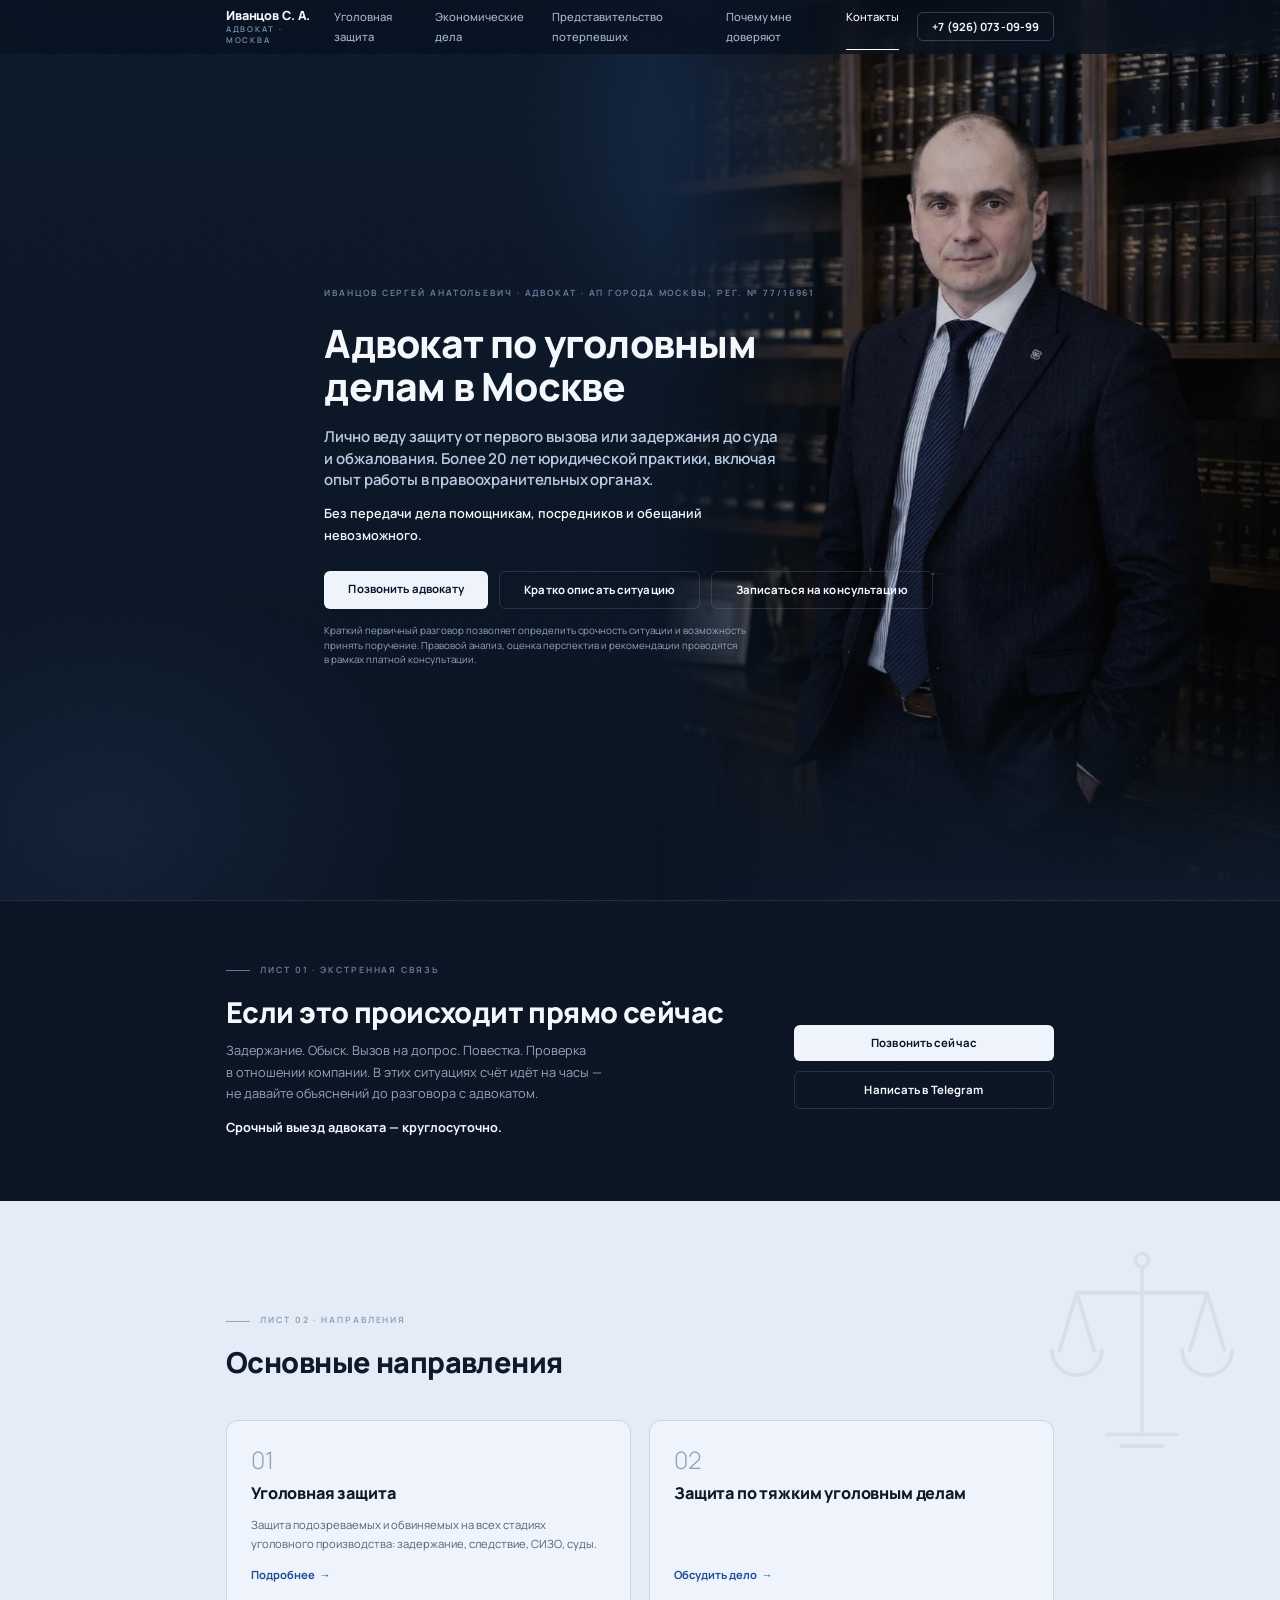
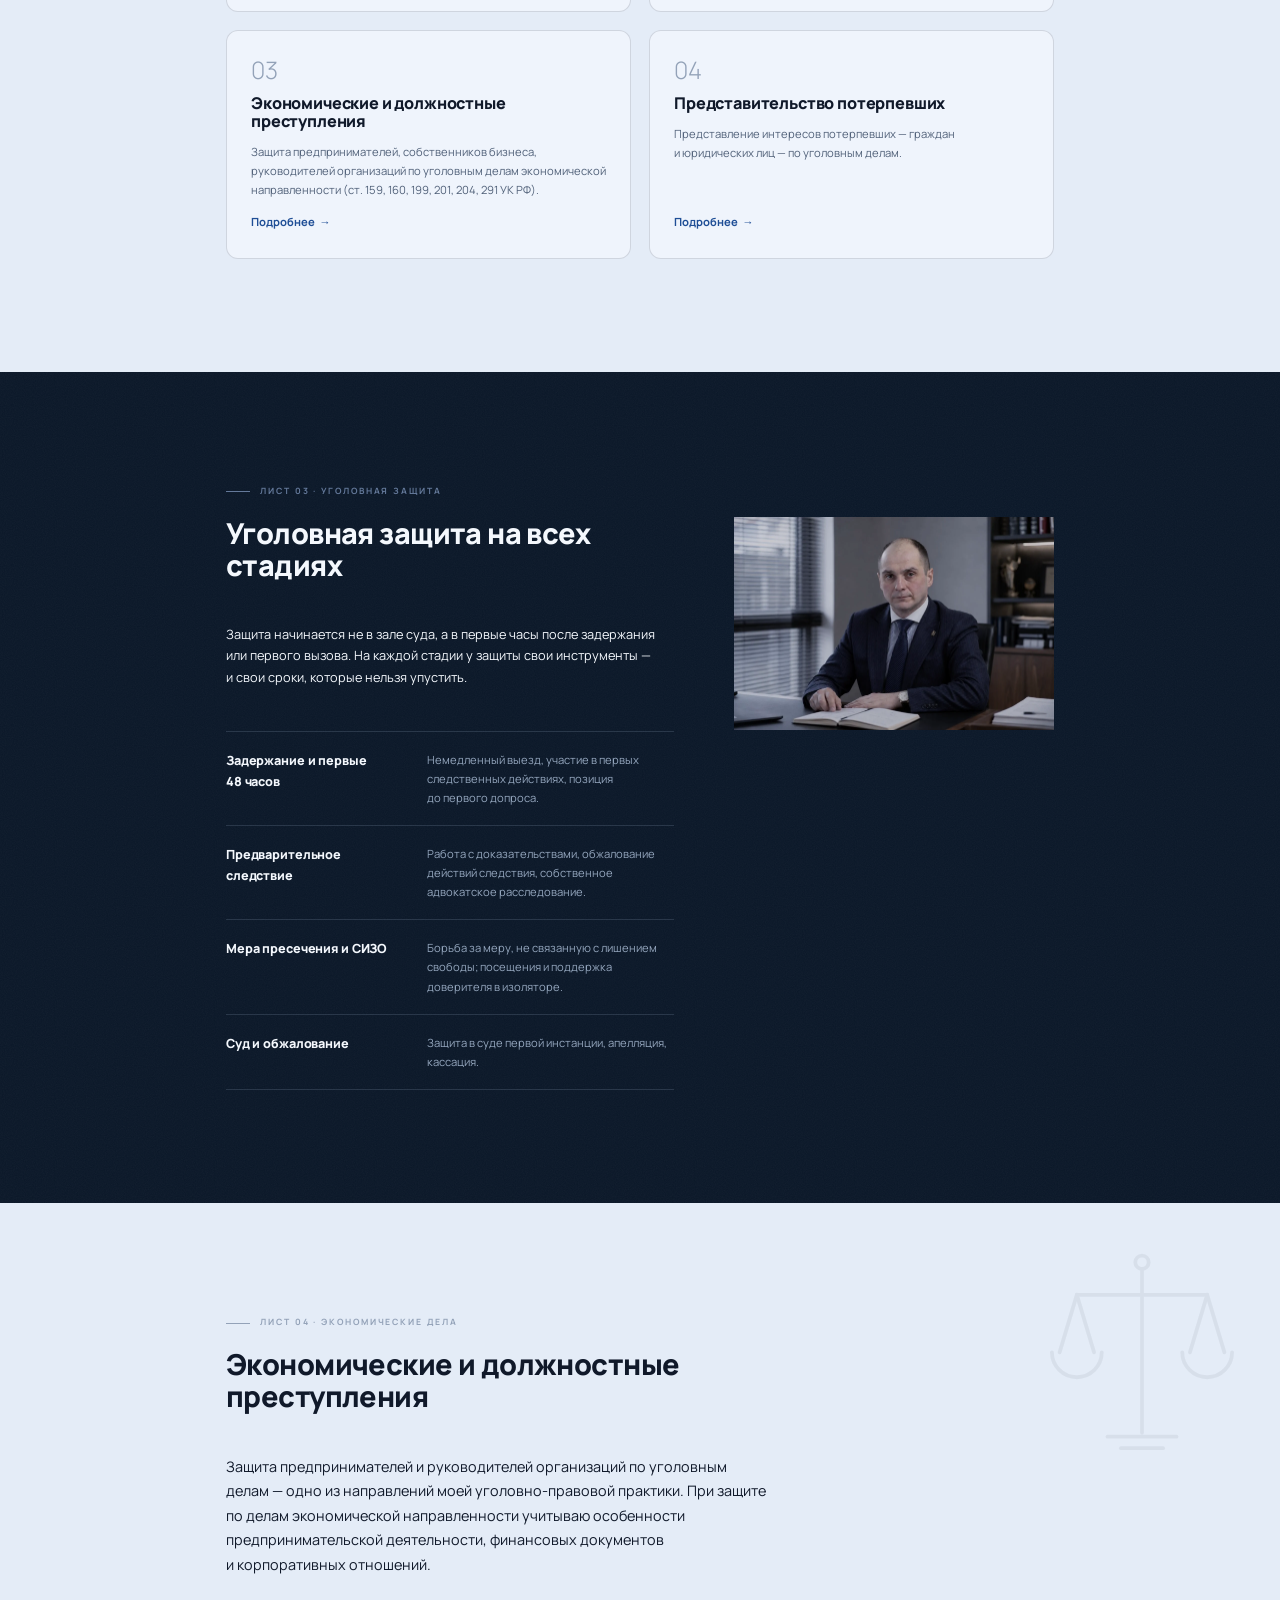
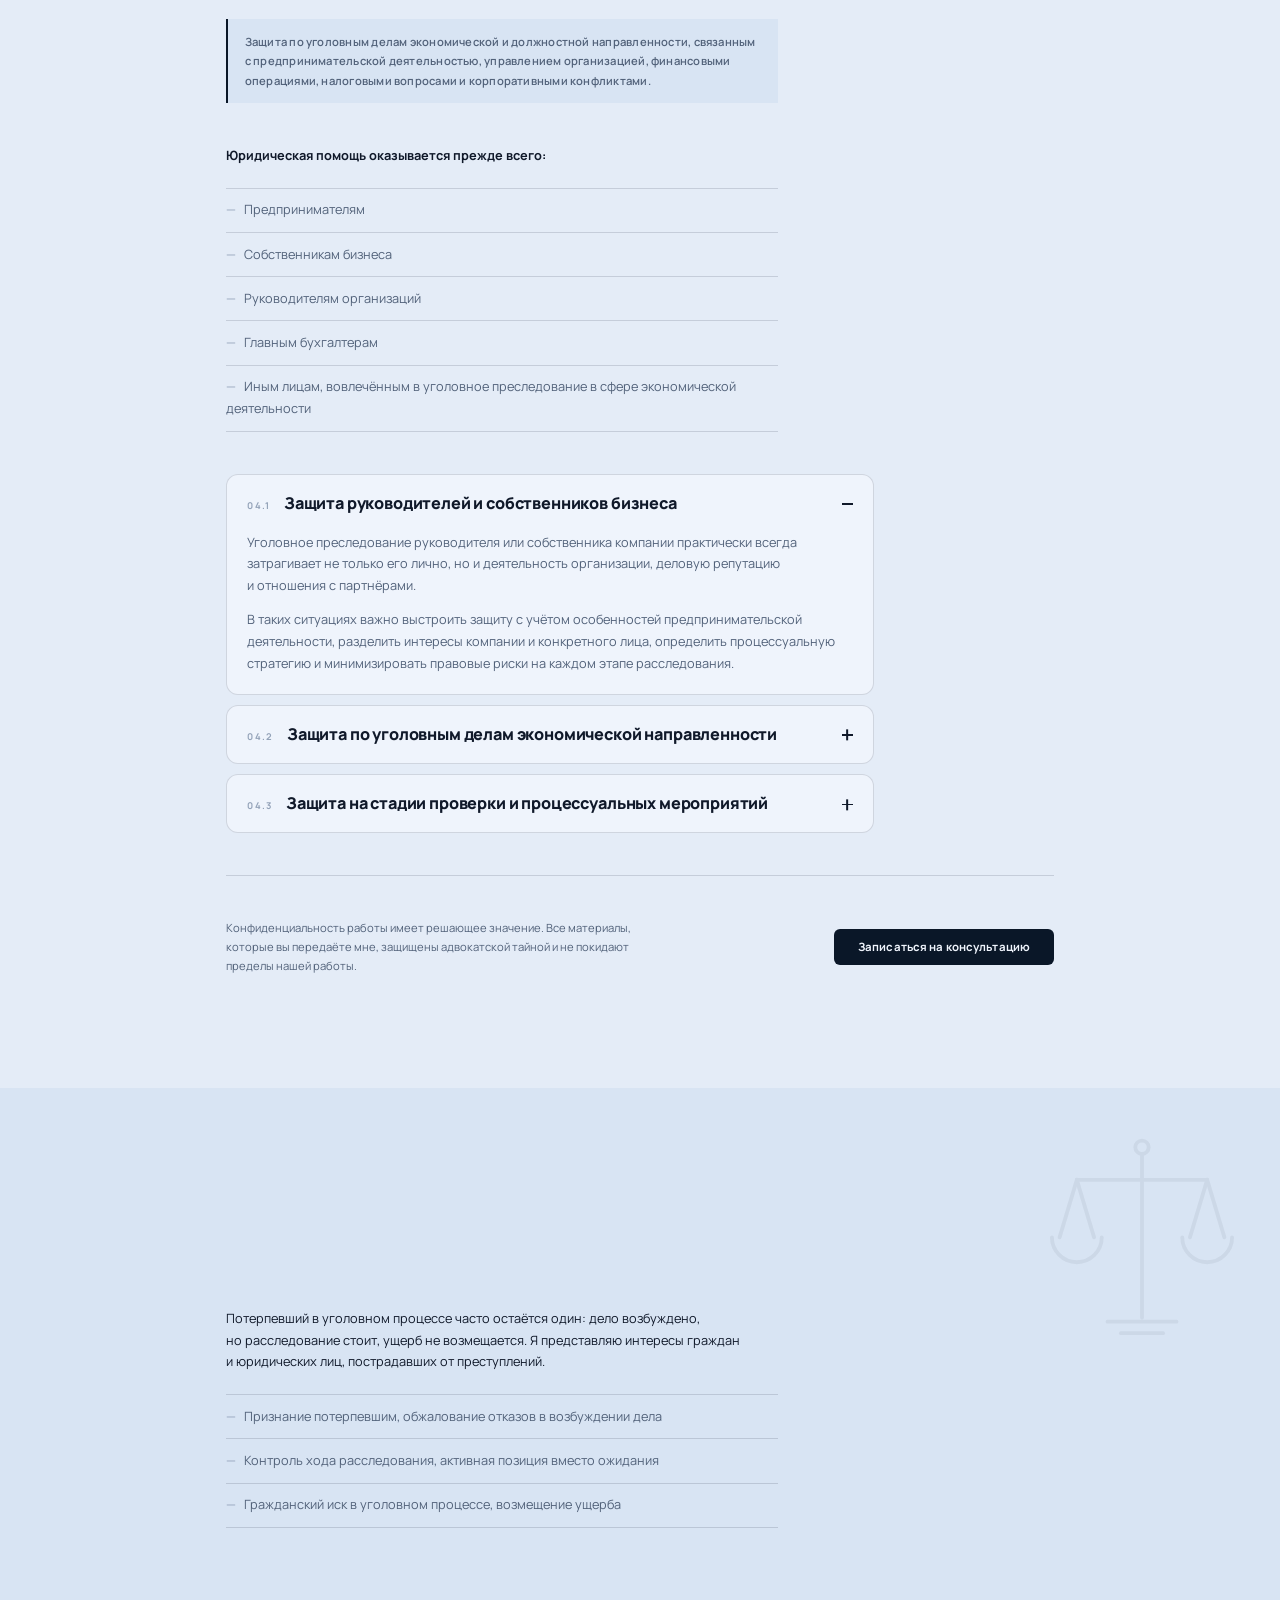
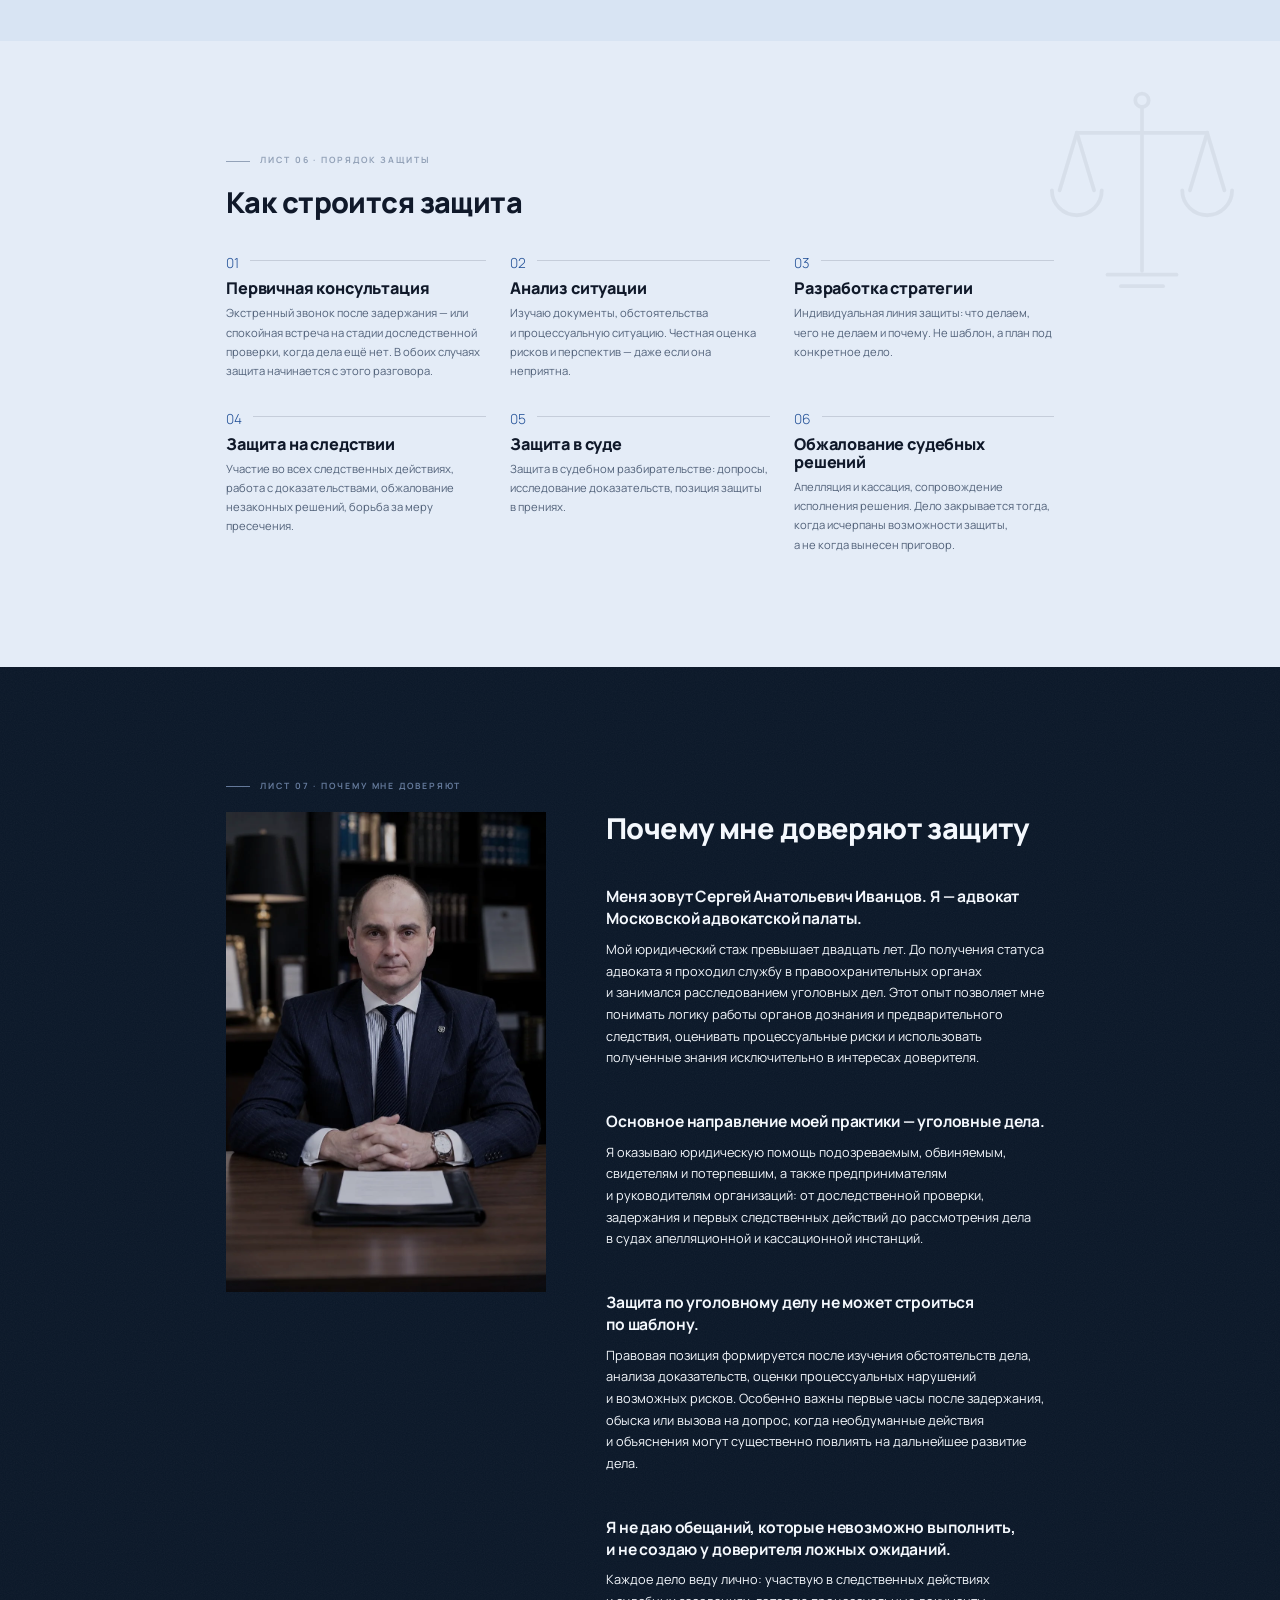
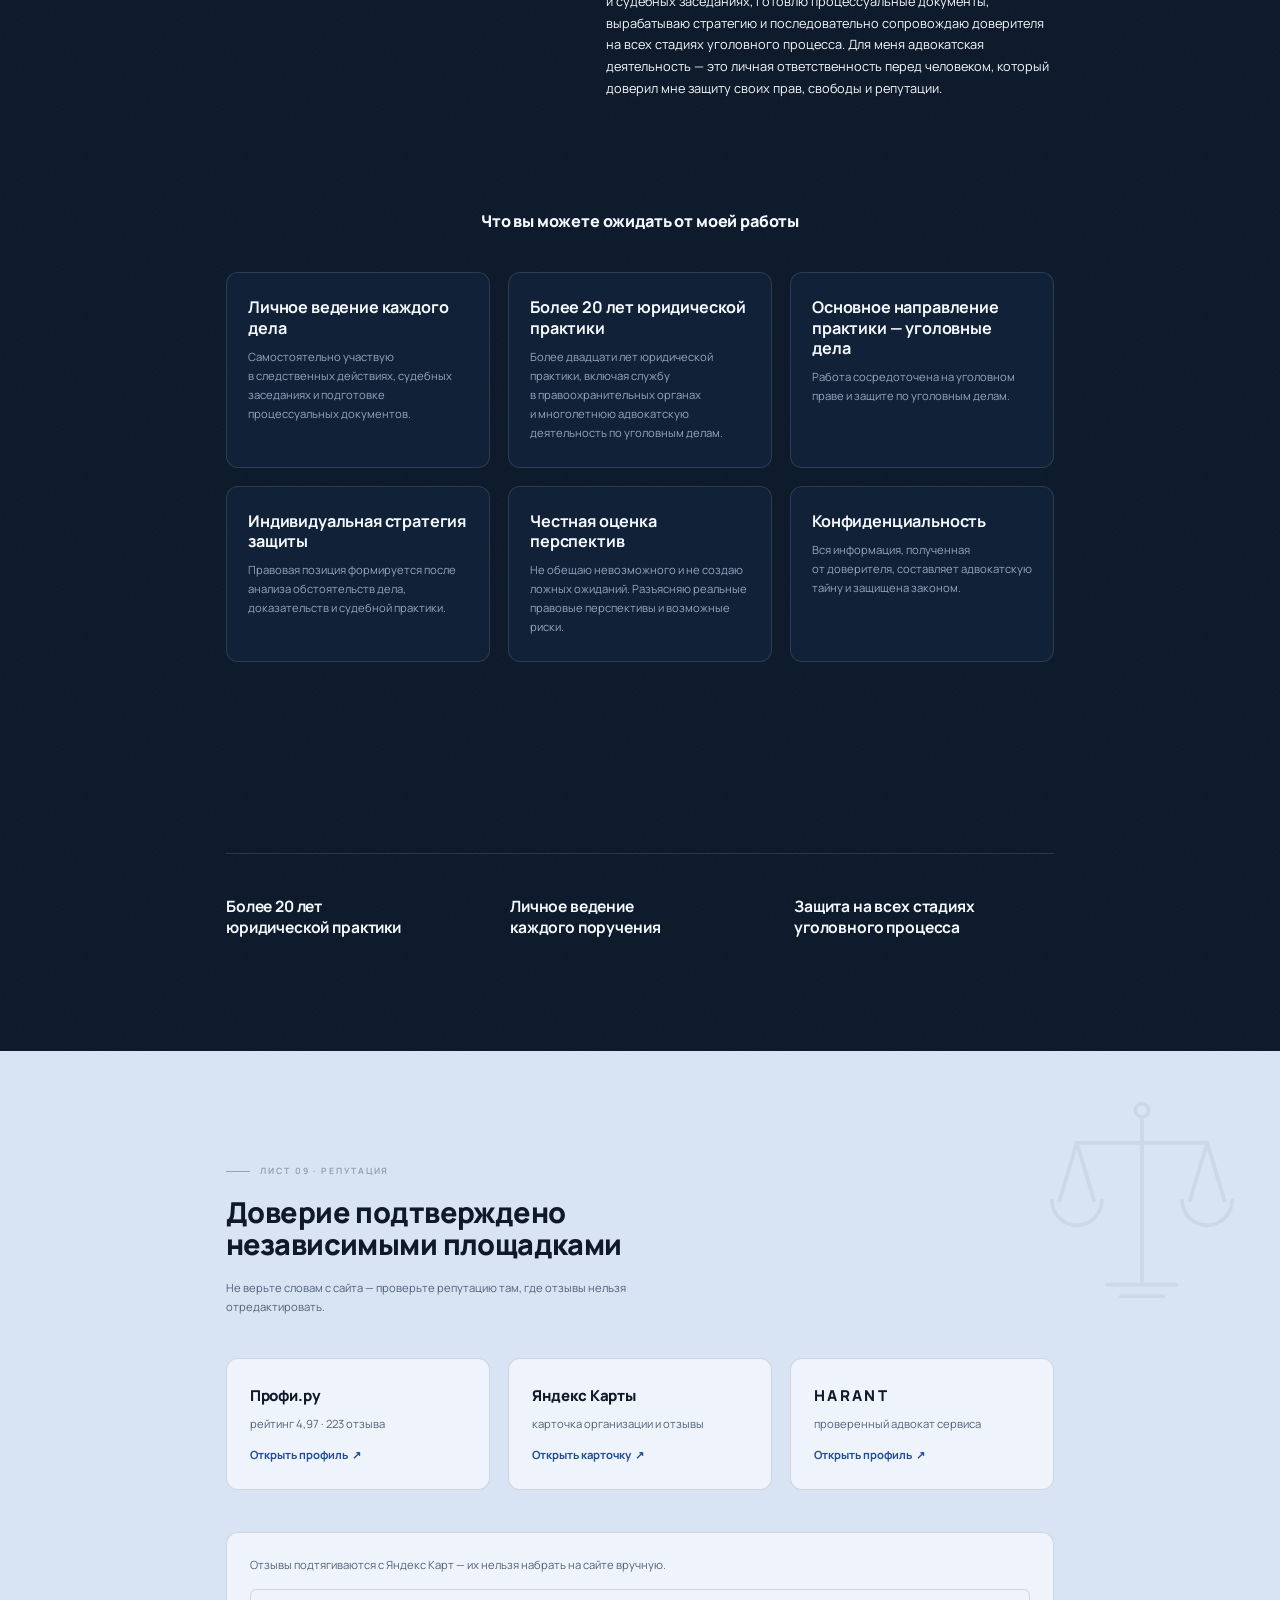
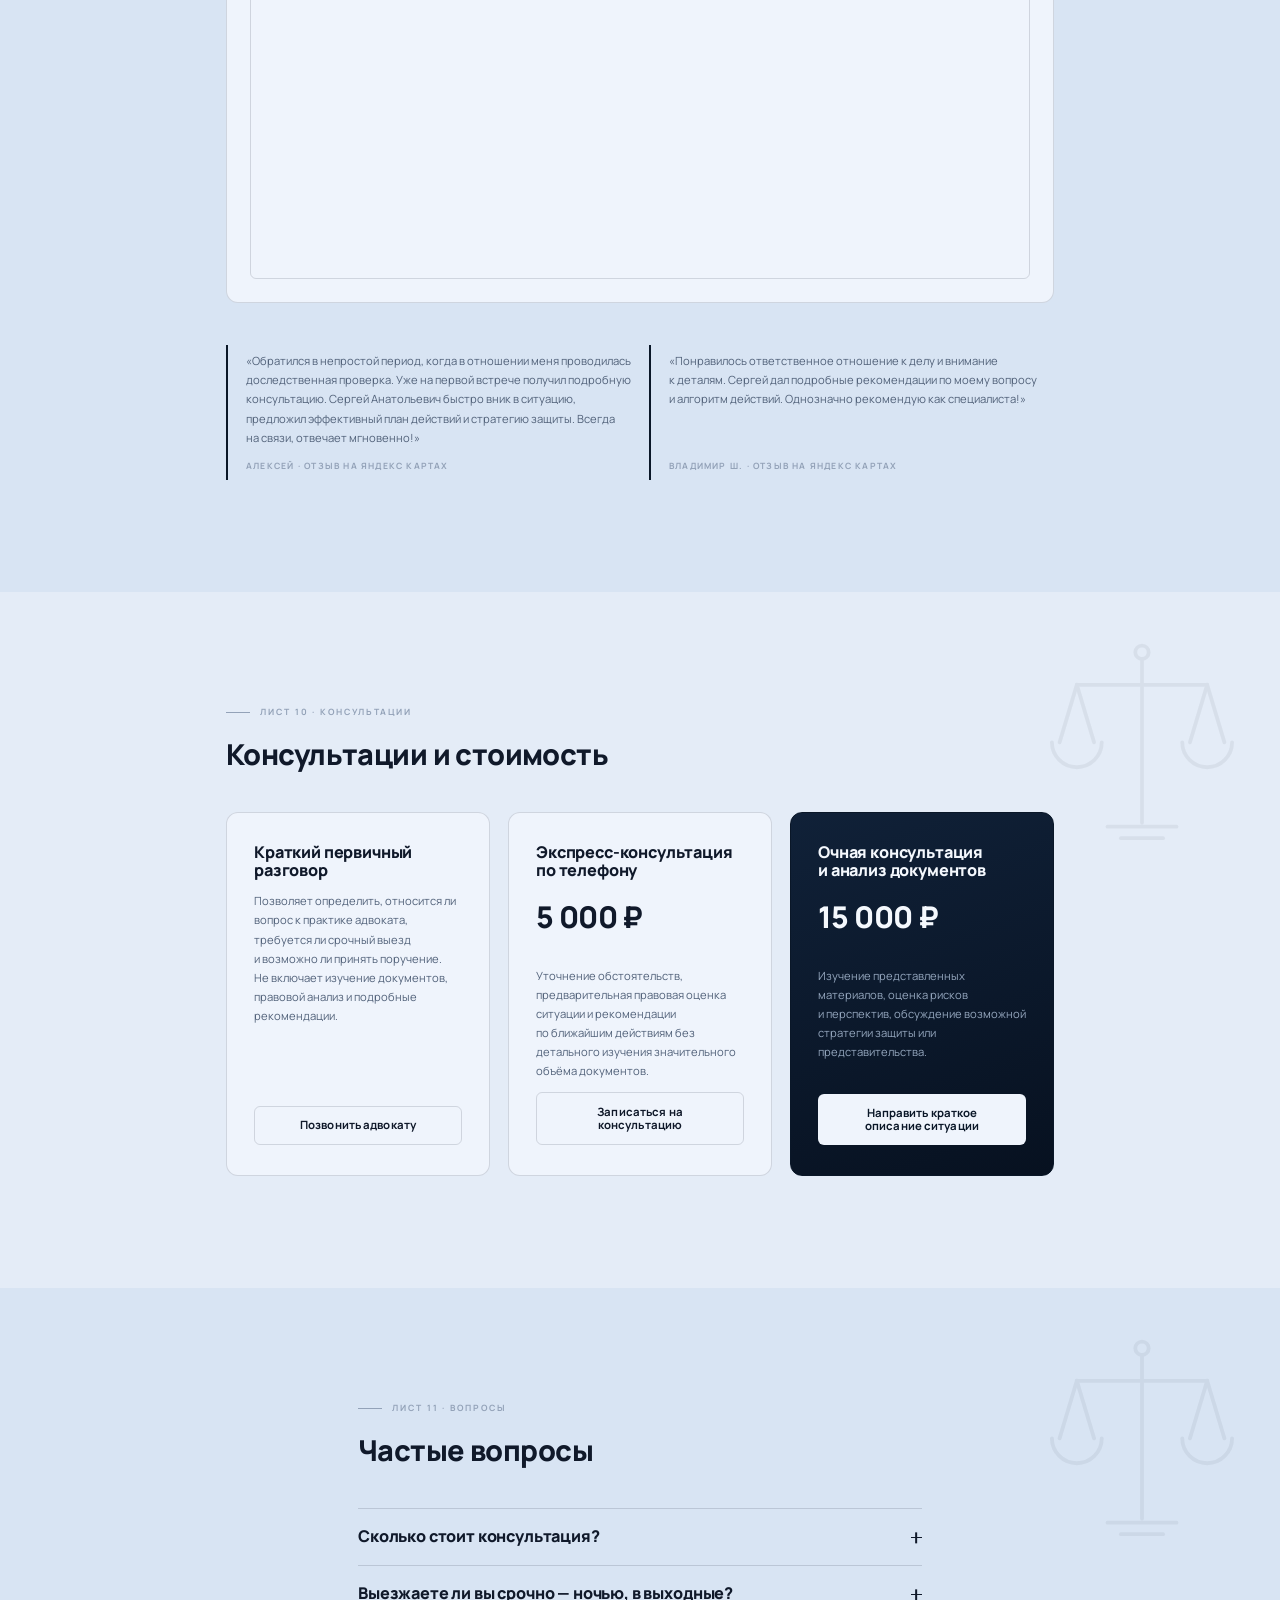
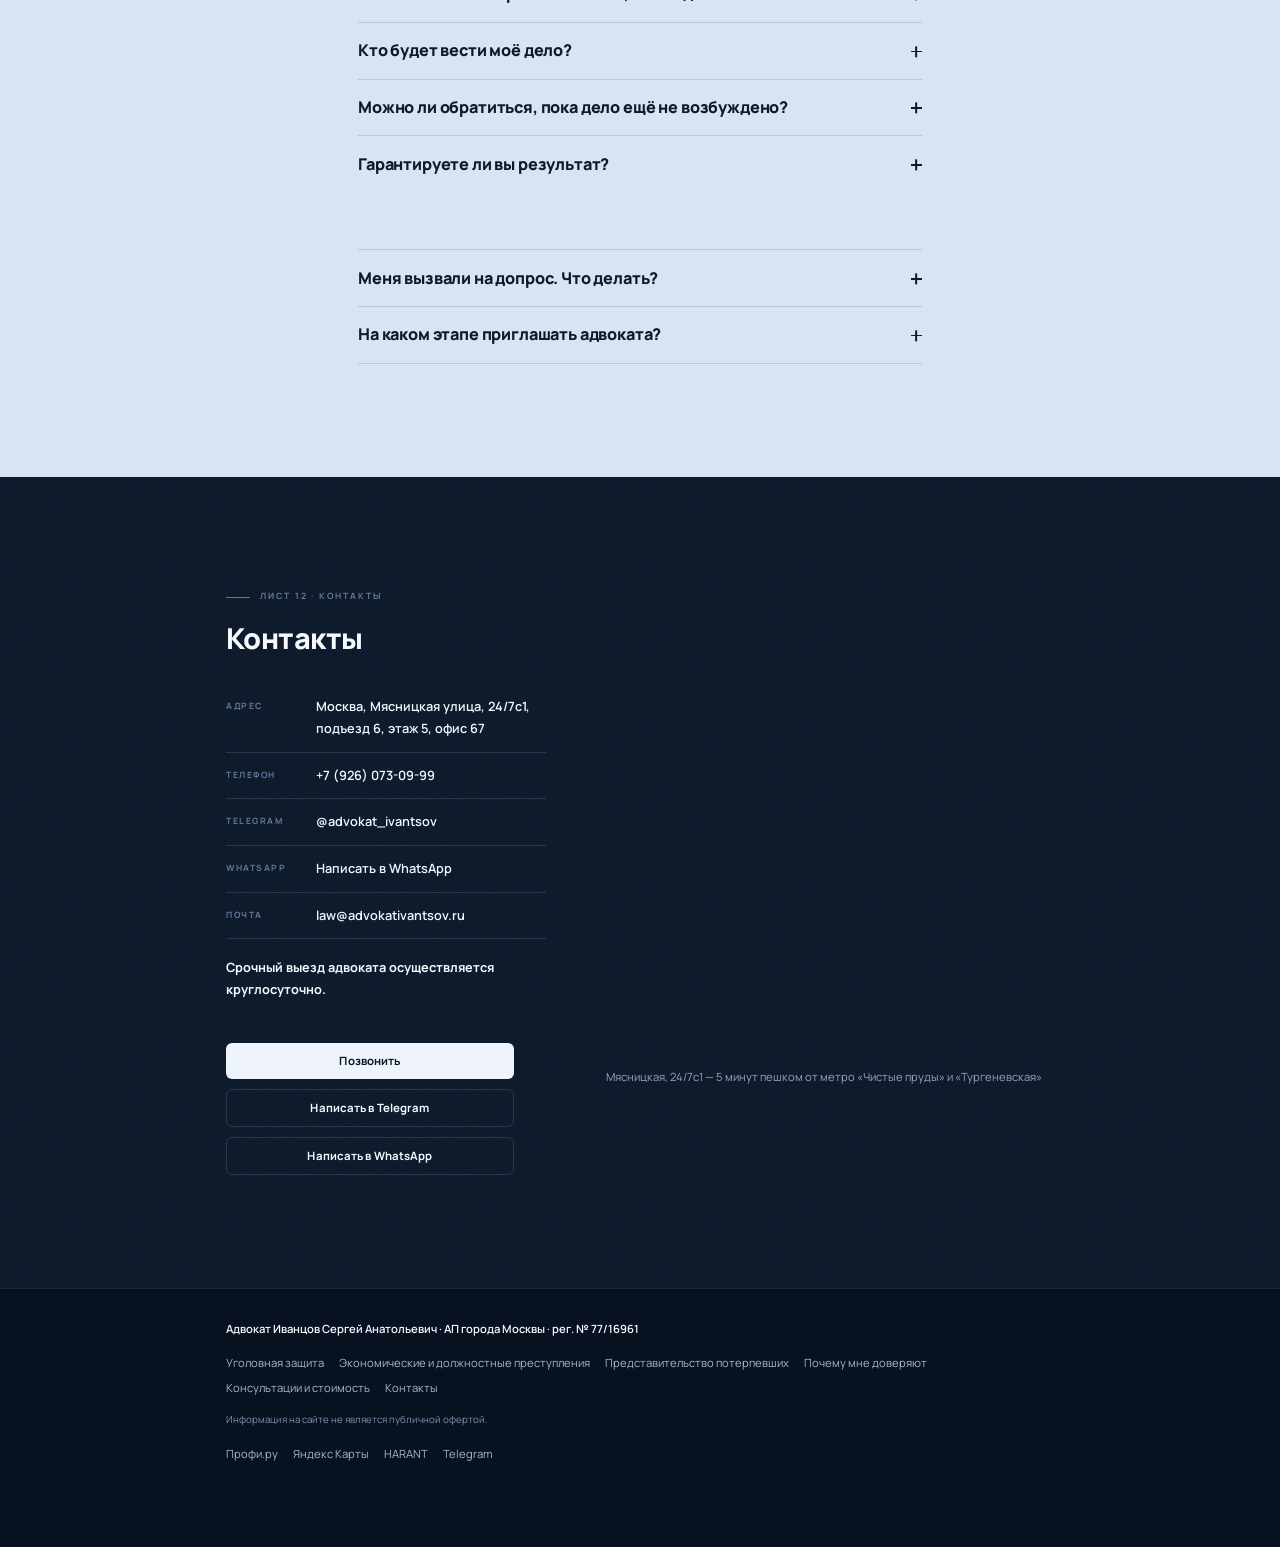
==== index.html @ b3c11355 "Тестовая копия advokativantsov.ru: доработки Очереди 1 Индексация запрещена, Метрика на тестовом дом" ====
<!DOCTYPE html>
<html lang="ru">
<head>
  <meta charset="UTF-8">
  <meta name="viewport" content="width=device-width, initial-scale=1">

  <!-- ТЕСТОВАЯ КОПИЯ. Запрет индексации, чтобы копия не попала в поиск
       и не создала дубль advokativantsov.ru. В рабочую версию сайта
       эта строка НЕ переносится. -->
  <meta name="robots" content="noindex, nofollow">

  <!-- ===== SEO ===== -->
  <title>Адвокат по уголовным делам в Москве — Иванцов Сергей Анатольевич</title>
  <meta name="description" content="Адвокат по уголовным делам Сергей Иванцов, АП города Москвы, рег. № 77/16961. Защита подозреваемых, обвиняемых, потерпевших и предпринимателей на всех стадиях уголовного процесса. Более 20 лет юридической практики. Москва, круглосуточно.">

  <link rel="canonical" href="https://advokativantsov.ru/">

  <!-- Open Graph -->
  <meta property="og:type" content="website">
  <meta property="og:url" content="https://advokativantsov.ru/">
  <meta property="og:locale" content="ru_RU">
  <meta property="og:title" content="Адвокат по уголовным делам в Москве — Иванцов Сергей Анатольевич">
  <meta property="og:description" content="Защита подозреваемых, обвиняемых, потерпевших и предпринимателей на всех стадиях уголовного процесса. Более 20 лет юридической практики, опыт службы в правоохранительных органах.">
  <!-- TODO после публикации: заменить на абсолютный URL вида https://домен/assets/img/og-cover.jpg
       (соцсети и мессенджеры не понимают относительный путь) -->
  <meta property="og:image" content="assets/img/og-cover.jpg">
  <meta property="og:image:width" content="1200">
  <meta property="og:image:height" content="630">
  <meta property="og:image:alt" content="Адвокат по уголовным делам Иванцов Сергей Анатольевич, Москва">

  <!-- Twitter -->
  <meta name="twitter:card" content="summary_large_image">
  <meta name="twitter:title" content="Адвокат по уголовным делам в Москве — Иванцов Сергей Анатольевич">
  <meta name="twitter:description" content="Защита на всех стадиях уголовного процесса. Более 20 лет юридической практики. Москва, круглосуточно.">
  <meta name="twitter:image" content="assets/img/og-cover.jpg">

  <!-- Favicon -->
  <link rel="icon" href="favicon.ico" sizes="32x32">
  <link rel="icon" type="image/svg+xml" href="assets/img/favicon.svg">

  <!-- Шрифт: Manrope (переменный, полная кириллица) — один на всю страницу.
       Файлы лежат локально в assets/fonts/, @font-face — в начале style.css.
       Внешнего CDN нет: сайт не зависит от доступности Google Fonts. -->
  <link rel="preload" href="assets/fonts/manrope-cyrillic.woff2" as="font" type="font/woff2" crossorigin>

  <!-- Параметр v= менять при обновлении файлов — сбрасывает кэш браузера -->
  <link rel="stylesheet" href="css/style.css?v=36t">
  <script src="js/main.js?v=36t" defer></script>

  <!-- ===== Schema.org: Attorney ===== -->
  <script type="application/ld+json">
  {
    "@context": "https://schema.org",
    "@type": "Attorney",
    "name": "Адвокат Иванцов Сергей Анатольевич",
    "description": "Адвокат по уголовным делам. Защита на всех стадиях уголовного процесса. Более 20 лет юридической практики. Адвокатская палата города Москвы, рег. № 77/16961.",
    "telephone": "+79260730999",
    "email": "law@advokativantsov.ru",
    "address": {
      "@type": "PostalAddress",
      "addressLocality": "Москва",
      "streetAddress": "Мясницкая улица, 24/7с1, подъезд 6, этаж 5, офис 67",
      "addressCountry": "RU"
    },
    "areaServed": "Москва",
    "founder": {
      "@type": "Person",
      "name": "Иванцов Сергей Анатольевич",
      "jobTitle": "Адвокат",
      "memberOf": {
        "@type": "Organization",
        "name": "Адвокатская палата города Москвы"
      }
    },
    "knowsAbout": [
      "Уголовная защита",
      "Защита по тяжким уголовным делам",
      "Экономические и должностные преступления",
      "Представительство потерпевших"
    ],
    "sameAs": [
      "https://profi.ru/profile/IvantsovSA4",
      "https://yandex.ru/maps/org/advokat_ivantsov_s_a_/156938785011",
      "https://harant.ru/lawyers/moskva/ivanczov-sergej-anatolevich/",
      "https://t.me/advokat_ivantsov"
    ]
  }
  </script>

  <!-- ===== Schema.org: FAQPage (соответствует секции «Вопросы») ===== -->
  <script type="application/ld+json">
  {
    "@context": "https://schema.org",
    "@type": "FAQPage",
    "mainEntity": [
      {
        "@type": "Question",
        "name": "Сколько стоит консультация?",
        "acceptedAnswer": {
          "@type": "Answer",
          "text": "Экспресс-консультация по телефону — 5 000 ₽. Очная консультация с анализом документов в офисе на Мясницкой — 15 000 ₽. Краткий первичный разговор по телефону, чтобы определить срочность ситуации, отдельно не оплачивается."
        }
      },
      {
        "@type": "Question",
        "name": "Выезжаете ли вы срочно — ночью, в выходные?",
        "acceptedAnswer": {
          "@type": "Answer",
          "text": "Да. Срочный выезд адвоката осуществляется круглосуточно: при задержании, обыске или ином неотложном следственном действии звоните в любое время."
        }
      },
      {
        "@type": "Question",
        "name": "Кто будет вести моё дело?",
        "acceptedAnswer": {
          "@type": "Answer",
          "text": "Я не передаю дела помощникам. С доверителем работаю я лично — от первого разговора до решения суда."
        }
      },
      {
        "@type": "Question",
        "name": "Можно ли обратиться, пока уголовное дело ещё не возбуждено?",
        "acceptedAnswer": {
          "@type": "Answer",
          "text": "Не только можно — нужно. Доследственная проверка это стадия, на которой у защиты больше всего возможностей. Чем раньше выстроена позиция, тем меньше шансов, что проверка перерастёт в дело."
        }
      },
      {
        "@type": "Question",
        "name": "Гарантируете ли вы результат?",
        "acceptedAnswer": {
          "@type": "Answer",
          "text": "Нет — и ни один добросовестный адвокат не гарантирует. Каждое дело я начинаю с честной оценки: называю реальные риски и перспективы, даже если они неприятны. Там, где есть возможность выстроить сильную защиту, я использую её до конца."
        }
      },
      {
        "@type": "Question",
        "name": "Что будет с материалами, которые я вам передам?",
        "acceptedAnswer": {
          "@type": "Answer",
          "text": "Все переданные материалы защищены адвокатской тайной и не покидают пределы работы по делу. Это гарантия закона, а не обещание."
        }
      },
      {
        "@type": "Question",
        "name": "Меня вызвали на допрос. Что делать?",
        "acceptedAnswer": {
          "@type": "Answer",
          "text": "Не давайте объяснений и показаний до разговора с адвокатом. Сказанное на первом допросе закрепляется в протоколе и становится частью материалов дела, поэтому исправить неточную формулировку потом значительно сложнее. Позвоните до того, как пойдёте на допрос."
        }
      },
      {
        "@type": "Question",
        "name": "На каком этапе приглашать адвоката?",
        "acceptedAnswer": {
          "@type": "Answer",
          "text": "Чем раньше, тем лучше. Во многих случаях именно первые часы после задержания, обыска, допроса или начала процессуальной проверки становятся определяющими. Своевременное участие адвоката позволяет обеспечить соблюдение процессуальных прав, избежать ошибок и вовремя сформировать правовую позицию."
        }
      }
    ]
  }
  </script>
</head>

<body>
<a class="skip-link" href="#services">Перейти к содержанию</a>

<!-- ============================= ШАПКА ============================= -->
<header class="header" id="header">
  <div class="container header__inner">
    <a class="header__brand" href="#top">
      <span class="header__brand-name">Иванцов С.&nbsp;А.</span>
      <span class="header__brand-role">адвокат · Москва</span>
    </a>

    <nav class="nav" id="nav" aria-label="Разделы страницы">
      <a class="nav__link" href="#criminal">Уголовная защита</a>
      <a class="nav__link" href="#business">Экономические дела</a>
      <a class="nav__link" href="#victim">Представительство потерпевших</a>
      <a class="nav__link" href="#about">Почему мне доверяют</a>
      <a class="nav__link" href="#contacts">Контакты</a>
    </nav>

    <a class="btn btn--ghost header__phone" href="tel:+79260730999" data-site="phone-link" data-goal="phone_header"><span data-site="phone-text">+7 (926) 073-09-99</span></a>

    <button class="burger" id="burger" type="button" aria-expanded="false" aria-controls="nav" aria-label="Открыть меню">
      <span class="burger__line"></span>
      <span class="burger__line"></span>
    </button>
  </div>
</header>

<main id="top">

  <!-- ============================= 1. ПЕРВЫЙ ЭКРАН ============================= -->
  <section class="hero theme-dark" aria-label="Адвокат Иванцов Сергей Анатольевич">
    <div class="hero__backdrop" aria-hidden="true"></div>

    <!-- Кадр в библиотеке — целиком, без вырезки. Фото приведено к холодной
         гамме сайта, левый край растворяется маской, низ уходит в секцию.
         Слои разделены намеренно: figure — проявление, parallax — скролл,
         img — медленный дрейф. Так анимации не конфликтуют. -->
    <div class="hero__figure" aria-hidden="true">
      <div class="hero__parallax">
        <img class="hero__portrait" src="assets/img/hero-library.webp?v=1"
             alt="" width="852" height="1280" fetchpriority="high">
      </div>
    </div>

    <div class="container hero__content">
      <!-- Имя, статус адвоката и регистрационный номер обязаны оставаться
           на первом экране (ТЗ, п. 3.2) -->
      <p class="hero__case-label">Иванцов Сергей Анатольевич · адвокат · АП города Москвы, рег.&nbsp;№&nbsp;77/16961</p>

      <h1 class="hero__title">Адвокат по&nbsp;уголовным делам в&nbsp;Москве</h1>

      <p class="hero__subtitle">Лично веду защиту от&nbsp;первого вызова или задержания до&nbsp;суда и&nbsp;обжалования. Более 20&nbsp;лет юридической практики, включая опыт работы в&nbsp;правоохранительных органах.</p>

      <p class="hero__lead">Без передачи дела помощникам, посредников и&nbsp;обещаний невозможного.</p>

      <!-- Три действия первого экрана (ТЗ, п. 3.3): звонок, быстрое
           сообщение в мессенджер, переход к блоку консультаций -->
      <div class="hero__actions">
        <a class="btn btn--primary" href="tel:+79260730999" data-site="phone-link" data-goal="phone_hero">Позвонить адвокату</a>
        <a class="btn btn--ghost" href="https://t.me/advokat_ivantsov" target="_blank" rel="noopener" data-site="telegram-link" data-goal="telegram_hero">Кратко описать ситуацию</a>
        <a class="btn btn--ghost" href="#consultation" data-goal="consultation_button">Записаться на консультацию</a>
      </div>

      <p class="hero__note">Краткий первичный разговор позволяет определить срочность ситуации и&nbsp;возможность принять поручение. Правовой анализ, оценка перспектив и&nbsp;рекомендации проводятся в&nbsp;рамках платной консультации.</p>
    </div>
  </section>

  <!-- ============================= 2. ЭКСТРЕННАЯ СИТУАЦИЯ ============================= -->
  <section class="section urgent theme-dark" id="urgent">
    <div class="container">
      <p class="sheet-label" data-reveal>лист 01 · экстренная связь</p>
      <div class="urgent__grid" data-reveal-group>
        <div class="urgent__text" data-reveal>
          <h2 class="section__title">Если это происходит прямо сейчас</h2>
          <p class="urgent__desc">Задержание. Обыск. Вызов на&nbsp;допрос. Повестка. Проверка в&nbsp;отношении компании. В&nbsp;этих ситуациях счёт идёт на&nbsp;часы — не&nbsp;давайте объяснений до&nbsp;разговора с&nbsp;адвокатом.</p>
          <p class="urgent__note">Срочный выезд адвоката — круглосуточно.</p>
        </div>
        <div class="urgent__actions" data-reveal>
          <a class="btn btn--primary btn--wide" href="tel:+79260730999" data-site="phone-link" data-goal="phone_urgent">Позвонить сейчас</a>
          <a class="btn btn--ghost btn--wide" href="https://t.me/advokat_ivantsov" target="_blank" rel="noopener" data-site="telegram-link" data-goal="telegram_urgent">Написать в Telegram</a>
        </div>
      </div>
    </div>
  </section>

  <!-- ============================= 3. ОСНОВНЫЕ НАПРАВЛЕНИЯ — ЧЕТЫРЕ КАРТОЧКИ =============================
       Четыре направления заданы ТЗ (раздел 2). -->
  <section class="section theme-light" id="services">
    <div class="container">
      <p class="sheet-label" data-reveal>лист 02 · направления</p>
      <h2 class="section__title" data-reveal>Основные направления</h2>

      <div class="services" data-reveal-group>
        <a class="service" href="#criminal" data-reveal>
          <span class="service__num">01</span>
          <h3 class="service__title">Уголовная защита</h3>
          <p class="service__desc">Защита подозреваемых и&nbsp;обвиняемых на&nbsp;всех стадиях уголовного производства: задержание, следствие, СИЗО, суды.</p>
          <span class="service__more">Подробнее</span>
        </a>

        <!-- Направление задано ТЗ (п.2). Описания намеренно нет: сведений
             о том, по каким составам и на каких стадиях идёт эта работа,
             ни в ТЗ, ни на текущем сайте не было. Когда адвокат даст текст —
             добавить <p class="service__desc"> перед ссылкой. -->
        <a class="service" href="#contacts" data-reveal>
          <span class="service__num">02</span>
          <h3 class="service__title">Защита по&nbsp;тяжким уголовным делам</h3>
          <span class="service__more">Обсудить дело</span>
        </a>

        <a class="service" href="#business" data-reveal>
          <span class="service__num">03</span>
          <h3 class="service__title">Экономические и&nbsp;должностные преступления</h3>
          <p class="service__desc">Защита предпринимателей, собственников бизнеса, руководителей организаций по&nbsp;уголовным делам экономической направленности (ст.&nbsp;159, 160, 199, 201, 204, 291 УК&nbsp;РФ).</p>
          <span class="service__more">Подробнее</span>
        </a>

        <a class="service" href="#victim" data-reveal>
          <span class="service__num">04</span>
          <h3 class="service__title">Представительство потерпевших</h3>
          <p class="service__desc">Представление интересов потерпевших — граждан и&nbsp;юридических лиц — по&nbsp;уголовным делам.</p>
          <span class="service__more">Подробнее</span>
        </a>
      </div>
    </div>
  </section>

  <!-- ============================= 4. УГОЛОВНАЯ ЗАЩИТА ============================= -->
  <section class="section theme-dark" id="criminal">
    <div class="container">
      <p class="sheet-label" data-reveal>лист 03 · уголовная защита</p>
      <div class="split">
        <div class="split__text">
          <h2 class="section__title" data-reveal>Уголовная защита на&nbsp;всех стадиях</h2>
          <p data-reveal>Защита начинается не&nbsp;в&nbsp;зале суда, а&nbsp;в&nbsp;первые часы после задержания или первого вызова. На&nbsp;каждой стадии у&nbsp;защиты свои инструменты — и&nbsp;свои сроки, которые нельзя упустить.</p>

          <ul class="stage-list" role="list" data-reveal-group>
            <li class="stage" data-reveal>
              <span class="stage__name">Задержание и&nbsp;первые 48&nbsp;часов</span>
              <span class="stage__desc">Немедленный выезд, участие в&nbsp;первых следственных действиях, позиция до&nbsp;первого допроса.</span>
            </li>
            <li class="stage" data-reveal>
              <span class="stage__name">Предварительное следствие</span>
              <span class="stage__desc">Работа с&nbsp;доказательствами, обжалование действий следствия, собственное адвокатское расследование.</span>
            </li>
            <li class="stage" data-reveal>
              <span class="stage__name">Мера пресечения и&nbsp;СИЗО</span>
              <span class="stage__desc">Борьба за&nbsp;меру, не&nbsp;связанную с&nbsp;лишением свободы; посещения и&nbsp;поддержка доверителя в&nbsp;изоляторе.</span>
            </li>
            <li class="stage" data-reveal>
              <span class="stage__name">Суд и&nbsp;обжалование</span>
              <span class="stage__desc">Защита в&nbsp;суде первой инстанции, апелляция, кассация.</span>
            </li>
          </ul>
        </div>

        <!-- Кадр за рабочим столом. Без рамок: край растворён маской.
             Фото приведено к холодной гамме сайта -->
        <figure class="split__media" data-reveal>
          <img class="dissolve-img" src="assets/img/criminal-desk.webp?v=1"
               alt="Адвокат Сергей Иванцов за рабочим столом в кабинете" width="1280" height="853" loading="lazy">
        </figure>
      </div>
    </div>
  </section>

  <!-- ============================= 5. ЭКОНОМИЧЕСКИЕ И ДОЛЖНОСТНЫЕ ПРЕСТУПЛЕНИЯ =============================
       ТЗ п.7: показывать как одно из направлений уголовной практики,
       без акцента на бизнес как основную специализацию. -->
  <section class="section theme-light" id="business">
    <div class="container">
      <p class="sheet-label" data-reveal>лист 04 · экономические дела</p>
      <h2 class="section__title" data-reveal>Экономические и&nbsp;должностные преступления</h2>

      <div class="business__intro" data-reveal>
        <p>Защита предпринимателей и&nbsp;руководителей организаций по&nbsp;уголовным делам&nbsp;— одно из&nbsp;направлений моей уголовно-правовой практики. При защите по&nbsp;делам экономической направленности учитываю особенности предпринимательской деятельности, финансовых документов и&nbsp;корпоративных отношений.</p>
      </div>

      <p class="business__scope" data-reveal>Защита по&nbsp;уголовным делам экономической и&nbsp;должностной направленности, связанным с&nbsp;предпринимательской деятельностью, управлением организацией, финансовыми операциями, налоговыми вопросами и&nbsp;корпоративными конфликтами.</p>

      <div class="business__clients" data-reveal>
        <p class="business__clients-lead">Юридическая помощь оказывается прежде всего:</p>
        <ul class="check-list" role="list">
          <li>Предпринимателям</li>
          <li>Собственникам бизнеса</li>
          <li>Руководителям организаций</li>
          <li>Главным бухгалтерам</li>
          <li>Иным лицам, вовлечённым в&nbsp;уголовное преследование в&nbsp;сфере экономической деятельности</li>
        </ul>
      </div>

      <!-- Три подраздела — аккордеоны, чтобы секция не превращалась в стену текста -->
      <div class="accordion" data-reveal-group>
        <article class="acc" data-reveal>
          <h3 class="acc__heading">
            <button class="acc__head" type="button" aria-expanded="true" aria-controls="acc-panel-1" id="acc-head-1">
              <span class="acc__index">04.1</span>
              <span class="acc__title">Защита руководителей и&nbsp;собственников бизнеса</span>
              <span class="acc__marker" aria-hidden="true"></span>
            </button>
          </h3>
          <div class="acc__panel" id="acc-panel-1" role="region" aria-labelledby="acc-head-1">
            <div class="acc__body">
              <p>Уголовное преследование руководителя или собственника компании практически всегда затрагивает не&nbsp;только его лично, но&nbsp;и&nbsp;деятельность организации, деловую репутацию и&nbsp;отношения с&nbsp;партнёрами.</p>
              <p>В&nbsp;таких ситуациях важно выстроить защиту с&nbsp;учётом особенностей предпринимательской деятельности, разделить интересы компании и&nbsp;конкретного лица, определить процессуальную стратегию и&nbsp;минимизировать правовые риски на&nbsp;каждом этапе расследования.</p>
            </div>
          </div>
        </article>

        <article class="acc" data-reveal>
          <h3 class="acc__heading">
            <button class="acc__head" type="button" aria-expanded="false" aria-controls="acc-panel-2" id="acc-head-2">
              <span class="acc__index">04.2</span>
              <span class="acc__title">Защита по&nbsp;уголовным делам экономической направленности</span>
              <span class="acc__marker" aria-hidden="true"></span>
            </button>
          </h3>
          <div class="acc__panel" id="acc-panel-2" role="region" aria-labelledby="acc-head-2">
            <div class="acc__body">
              <p>Оказываю юридическую помощь по&nbsp;уголовным делам, связанным с&nbsp;предпринимательской деятельностью, финансовыми операциями, налоговыми вопросами, корпоративными конфликтами и&nbsp;иными экономическими преступлениями.</p>
              <p>При подготовке позиции защиты анализируются не&nbsp;только материалы уголовного дела, но&nbsp;и&nbsp;договорные отношения, бухгалтерские документы, финансовые операции и&nbsp;иные обстоятельства, имеющие значение для правильной правовой оценки ситуации.</p>
            </div>
          </div>
        </article>

        <article class="acc" data-reveal>
          <h3 class="acc__heading">
            <button class="acc__head" type="button" aria-expanded="false" aria-controls="acc-panel-3" id="acc-head-3">
              <span class="acc__index">04.3</span>
              <span class="acc__title">Защита на&nbsp;стадии проверки и&nbsp;процессуальных мероприятий</span>
              <span class="acc__marker" aria-hidden="true"></span>
            </button>
          </h3>
          <div class="acc__panel" id="acc-panel-3" role="region" aria-labelledby="acc-head-3">
            <div class="acc__body">
              <p>Во многих случаях уголовное преследование начинается задолго до&nbsp;возбуждения уголовного дела&nbsp;— с&nbsp;доследственной проверки, вызова на&nbsp;опрос или допрос, запроса документов, обыска либо иных процессуальных мероприятий.</p>
              <p>Своевременное участие адвоката на&nbsp;этой стадии позволяет определить правовую позицию, избежать ошибок при даче объяснений, обеспечить соблюдение процессуальных прав и&nbsp;существенно снизить возможные риски дальнейшего уголовного преследования.</p>
            </div>
          </div>
        </article>
      </div>

      <div class="business__outro" data-reveal>
        <p class="business__secrecy">Конфиденциальность работы имеет решающее значение. Все материалы, которые вы&nbsp;передаёте мне, защищены адвокатской тайной и&nbsp;не&nbsp;покидают пределы нашей работы.</p>
        <a class="btn btn--primary" href="#consultation" data-goal="consultation_button">Записаться на консультацию</a>
      </div>
    </div>
  </section>

  <!-- ============================= 6. ПОТЕРПЕВШИЕ ============================= -->
  <section class="section theme-paper" id="victim">
    <div class="container">
      <p class="sheet-label" data-reveal>лист 05 · потерпевшие</p>
      <div class="split split--narrow">
        <div class="split__text">
          <h2 class="section__title" data-reveal>Представительство потерпевших</h2>
          <p data-reveal>Потерпевший в&nbsp;уголовном процессе часто остаётся один: дело возбуждено, но&nbsp;расследование стоит, ущерб не&nbsp;возмещается. Я&nbsp;представляю интересы граждан и&nbsp;юридических лиц, пострадавших от&nbsp;преступлений.</p>
          <ul class="check-list" role="list" data-reveal-group>
            <li data-reveal>Признание потерпевшим, обжалование отказов в&nbsp;возбуждении дела</li>
            <li data-reveal>Контроль хода расследования, активная позиция вместо ожидания</li>
            <li data-reveal>Гражданский иск в&nbsp;уголовном процессе, возмещение ущерба</li>
          </ul>
        </div>
      </div>
    </div>
  </section>

  <!-- ============================= 7. КАК СТРОИТСЯ ЗАЩИТА ============================= -->
  <section class="section theme-light" id="process">
    <div class="container">
      <p class="sheet-label" data-reveal>лист 06 · порядок защиты</p>
      <h2 class="section__title" data-reveal>Как строится защита</h2>

      <ol class="steps" role="list" data-reveal-group>
        <li class="step" data-reveal>
          <span class="step__num">01</span>
          <h3 class="step__title">Первичная консультация</h3>
          <p class="step__desc">Экстренный звонок после задержания — или спокойная встреча на&nbsp;стадии доследственной проверки, когда дела ещё нет. В&nbsp;обоих случаях защита начинается с&nbsp;этого разговора.</p>
        </li>
        <li class="step" data-reveal>
          <span class="step__num">02</span>
          <h3 class="step__title">Анализ ситуации</h3>
          <p class="step__desc">Изучаю документы, обстоятельства и&nbsp;процессуальную ситуацию. Честная оценка рисков и&nbsp;перспектив — даже если она неприятна.</p>
        </li>
        <li class="step" data-reveal>
          <span class="step__num">03</span>
          <h3 class="step__title">Разработка стратегии</h3>
          <p class="step__desc">Индивидуальная линия защиты: что делаем, чего не&nbsp;делаем и&nbsp;почему. Не&nbsp;шаблон, а&nbsp;план под конкретное дело.</p>
        </li>
        <li class="step" data-reveal>
          <span class="step__num">04</span>
          <h3 class="step__title">Защита на следствии</h3>
          <p class="step__desc">Участие во&nbsp;всех следственных действиях, работа с&nbsp;доказательствами, обжалование незаконных решений, борьба за&nbsp;меру пресечения.</p>
        </li>
        <li class="step" data-reveal>
          <span class="step__num">05</span>
          <h3 class="step__title">Защита в суде</h3>
          <p class="step__desc">Защита в&nbsp;судебном разбирательстве: допросы, исследование доказательств, позиция защиты в&nbsp;прениях.</p>
        </li>
        <!-- Якорь #appeal (ТЗ, п. 4) ведёт на шаг об апелляции и кассации.
             Отдельного блока об обжаловании на странице пока нет — если он
             появится, id нужно перенести на него, ссылка не изменится. -->
        <li class="step" id="appeal" data-reveal>
          <span class="step__num">06</span>
          <h3 class="step__title">Обжалование судебных решений</h3>
          <p class="step__desc">Апелляция и&nbsp;кассация, сопровождение исполнения решения. Дело закрывается тогда, когда исчерпаны возможности защиты, а&nbsp;не&nbsp;когда вынесен приговор.</p>
        </li>
      </ol>
    </div>
  </section>

  <!-- ============================= 8. ПОЧЕМУ МНЕ ДОВЕРЯЮТ ЗАЩИТУ =============================
       Текст предоставлен адвокатом (ТЗ, раздел 4). Не переписывать без согласования. -->
  <section class="section theme-dark" id="about">
    <div class="container">
      <p class="sheet-label" data-reveal>лист 07 · почему мне доверяют</p>

      <div class="about">
        <div class="about__media" data-reveal>
          <!-- Портрет за рабочим столом. Край растворён маской, без рамок.
               Фото приведено к холодной гамме сайта -->
          <img class="dissolve-img" src="assets/img/about-portrait.webp?v=1"
               alt="Адвокат Сергей Иванцов" width="853" height="1280" loading="lazy">
        </div>

        <div class="about__text">
          <h2 class="section__title" data-reveal>Почему мне доверяют защиту</h2>

          <p class="about__lead" data-reveal>Меня зовут Сергей Анатольевич Иванцов. Я&nbsp;— адвокат Московской адвокатской палаты.</p>
          <p data-reveal>Мой юридический стаж превышает двадцать лет. До&nbsp;получения статуса адвоката я&nbsp;проходил службу в&nbsp;правоохранительных органах и&nbsp;занимался расследованием уголовных дел. Этот опыт позволяет мне понимать логику работы органов дознания и&nbsp;предварительного следствия, оценивать процессуальные риски и&nbsp;использовать полученные знания исключительно в&nbsp;интересах доверителя.</p>

          <p class="about__lead" data-reveal>Основное направление моей практики&nbsp;— уголовные дела.</p>
          <p data-reveal>Я оказываю юридическую помощь подозреваемым, обвиняемым, свидетелям и&nbsp;потерпевшим, а&nbsp;также предпринимателям и&nbsp;руководителям организаций: от&nbsp;доследственной проверки, задержания и&nbsp;первых следственных действий до&nbsp;рассмотрения дела в&nbsp;судах апелляционной и&nbsp;кассационной инстанций.</p>

          <p class="about__lead" data-reveal>Защита по&nbsp;уголовному делу не&nbsp;может строиться по&nbsp;шаблону.</p>
          <p data-reveal>Правовая позиция формируется после изучения обстоятельств дела, анализа доказательств, оценки процессуальных нарушений и&nbsp;возможных рисков. Особенно важны первые часы после задержания, обыска или вызова на&nbsp;допрос, когда необдуманные действия и&nbsp;объяснения могут существенно повлиять на&nbsp;дальнейшее развитие дела.</p>

          <p class="about__lead" data-reveal>Я не&nbsp;даю обещаний, которые невозможно выполнить, и&nbsp;не&nbsp;создаю у&nbsp;доверителя ложных ожиданий.</p>
          <p data-reveal>Каждое дело веду лично: участвую в&nbsp;следственных действиях и&nbsp;судебных заседаниях, готовлю процессуальные документы, вырабатываю стратегию и&nbsp;последовательно сопровождаю доверителя на&nbsp;всех стадиях уголовного процесса. Для меня адвокатская деятельность&nbsp;— это личная ответственность перед человеком, который доверил мне защиту своих прав, свободы и&nbsp;репутации.</p>
        </div>
      </div>

      <!-- Шесть карточек преимуществ (ТЗ, раздел 4), сразу за ними — призыв к действию -->
      <h3 class="merits__title" data-reveal>Что вы можете ожидать от&nbsp;моей работы</h3>

      <ul class="merits" role="list" data-reveal-group>
        <li class="merit" data-reveal>
          <h4 class="merit__title">Личное ведение каждого дела</h4>
          <p class="merit__desc">Самостоятельно участвую в&nbsp;следственных действиях, судебных заседаниях и&nbsp;подготовке процессуальных документов.</p>
        </li>
        <li class="merit" data-reveal>
          <h4 class="merit__title">Более 20&nbsp;лет юридической практики</h4>
          <p class="merit__desc">Более двадцати лет юридической практики, включая службу в&nbsp;правоохранительных органах и&nbsp;многолетнюю адвокатскую деятельность по&nbsp;уголовным делам.</p>
        </li>
        <li class="merit" data-reveal>
          <h4 class="merit__title">Основное направление практики&nbsp;— уголовные дела</h4>
          <p class="merit__desc">Работа сосредоточена на&nbsp;уголовном праве и&nbsp;защите по&nbsp;уголовным делам.</p>
        </li>
        <li class="merit" data-reveal>
          <h4 class="merit__title">Индивидуальная стратегия защиты</h4>
          <p class="merit__desc">Правовая позиция формируется после анализа обстоятельств дела, доказательств и&nbsp;судебной практики.</p>
        </li>
        <li class="merit" data-reveal>
          <h4 class="merit__title">Честная оценка перспектив</h4>
          <p class="merit__desc">Не обещаю невозможного и&nbsp;не&nbsp;создаю ложных ожиданий. Разъясняю реальные правовые перспективы и&nbsp;возможные риски.</p>
        </li>
        <li class="merit" data-reveal>
          <h4 class="merit__title">Конфиденциальность</h4>
          <p class="merit__desc">Вся информация, полученная от&nbsp;доверителя, составляет адвокатскую тайну и&nbsp;защищена законом.</p>
        </li>
      </ul>

      <div class="merits__cta" data-reveal>
        <a class="btn btn--primary" href="#consultation" data-goal="consultation_button">Записаться на консультацию</a>
      </div>

      <!-- ТЗ, раздел 2: анимированных счётчиков здесь быть не должно.
           Промежуточные значения вида «000+», «00%», «00 лет» читаются
           как техническая ошибка при медленной загрузке или отключённом JS,
           поэтому показатели заданы статичным текстом и не анимируются.
           Неподтверждённые проценты и количество дел не размещаем. -->
      <ul class="facts" role="list" data-reveal-group>
        <li class="fact" data-reveal>Более 20 лет юридической практики</li>
        <li class="fact" data-reveal>Личное ведение каждого поручения</li>
        <li class="fact" data-reveal>Защита на всех стадиях уголовного процесса</li>
      </ul>
    </div>
  </section>

  <!-- ============================= 10. НЕЗАВИСИМЫЕ ПЛОЩАДКИ ============================= -->
  <section class="section theme-paper" id="trust">
    <div class="container">
      <p class="sheet-label" data-reveal>лист 09 · репутация</p>
      <h2 class="section__title" data-reveal>Доверие подтверждено независимыми площадками</h2>
      <p class="section__note" data-reveal>Не&nbsp;верьте словам с&nbsp;сайта — проверьте репутацию там, где отзывы нельзя отредактировать.</p>

      <div class="platforms" data-reveal-group>
        <!-- TODO: заменить текстовые знаки на официальные логотипы площадок (SVG) в assets/img/ -->
        <a class="platform" href="https://profi.ru/profile/IvantsovSA4" target="_blank" rel="noopener" data-reveal>
          <span class="platform__logo platform__logo--profi">Профи.ру</span>
          <!-- Рейтинг получен со страницы профиля; уточнить актуальность перед сдачей -->
          <span class="platform__meta">рейтинг 4,97 · 223 отзыва</span>
          <span class="platform__link">Открыть профиль</span>
        </a>
        <a class="platform" href="https://yandex.ru/maps/org/advokat_ivantsov_s_a_/156938785011" target="_blank" rel="noopener" data-reveal>
          <span class="platform__logo platform__logo--maps">Яндекс&nbsp;Карты</span>
          <span class="platform__meta">карточка организации и&nbsp;отзывы</span>
          <span class="platform__link">Открыть карточку</span>
        </a>
        <a class="platform" href="https://harant.ru/lawyers/moskva/ivanczov-sergej-anatolevich/" target="_blank" rel="noopener" data-reveal>
          <span class="platform__logo platform__logo--harant">HARANT</span>
          <span class="platform__meta">проверенный адвокат сервиса</span>
          <span class="platform__link">Открыть профиль</span>
        </a>
      </div>

      <!-- Живая плашка отзывов: официальный виджет Яндекс Карт.
           Подгружается лениво, вписан в тёмную подложку .widget -->
      <div class="widget" data-reveal>
        <p class="widget__caption">Отзывы подтягиваются с&nbsp;Яндекс&nbsp;Карт — их&nbsp;нельзя набрать на&nbsp;сайте вручную.</p>
        <div class="widget__frame-wrap">
          <iframe class="widget__frame"
                  src="https://yandex.ru/maps-reviews-widget/156938785011?comments"
                  title="Отзывы об адвокате Иванцове С. А. на Яндекс Картах"
                  loading="lazy"></iframe>
        </div>
      </div>

      <!-- Реальные отзывы с Яндекс Карт (перенесены с текущего сайта адвоката) -->
      <div class="reviews" data-reveal-group>
        <blockquote class="review" data-reveal>
          <p>«Обратился в&nbsp;непростой период, когда в&nbsp;отношении меня проводилась доследственная проверка. Уже на&nbsp;первой встрече получил подробную консультацию. Сергей Анатольевич быстро вник в&nbsp;ситуацию, предложил эффективный план действий и&nbsp;стратегию защиты. Всегда на&nbsp;связи, отвечает мгновенно!»</p>
          <footer class="review__meta">Алексей · отзыв на Яндекс Картах</footer>
        </blockquote>
        <blockquote class="review" data-reveal>
          <p>«Понравилось ответственное отношение к&nbsp;делу и&nbsp;внимание к&nbsp;деталям. Сергей дал подробные рекомендации по&nbsp;моему вопросу и&nbsp;алгоритм действий. Однозначно рекомендую как специалиста!»</p>
          <footer class="review__meta">Владимир Ш. · отзыв на Яндекс Картах</footer>
        </blockquote>
      </div>
    </div>
  </section>

  <!-- ============================= 11. КОНСУЛЬТАЦИИ И СТОИМОСТЬ =============================
       ТЗ, раздел 7: первичный контакт и платная консультация разделены —
       это снижает барьер первого обращения, не обесценивая работу адвоката.
       Ценовая политика (5 000 ₽ / 15 000 ₽) не меняется. -->
  <section class="section theme-light" id="consultation">
    <div class="container">
      <p class="sheet-label" data-reveal>лист 10 · консультации</p>
      <h2 class="section__title" data-reveal>Консультации и&nbsp;стоимость</h2>

      <div class="pricing" data-reveal-group>
        <!-- Цена намеренно не указывается: это первичный разговор, а не консультация -->
        <article class="price" data-reveal>
          <h3 class="price__title">Краткий первичный разговор</h3>
          <p class="price__desc">Позволяет определить, относится ли вопрос к&nbsp;практике адвоката, требуется ли срочный выезд и&nbsp;возможно ли принять поручение. Не&nbsp;включает изучение документов, правовой анализ и&nbsp;подробные рекомендации.</p>
          <a class="btn btn--ghost btn--wide" href="tel:+79260730999" data-site="phone-link" data-goal="phone_consultation">Позвонить адвокату</a>
        </article>

        <article class="price" data-reveal>
          <h3 class="price__title">Экспресс-консультация по&nbsp;телефону</h3>
          <p class="price__value" data-site="price-express">5&nbsp;000&nbsp;₽</p>
          <p class="price__desc">Уточнение обстоятельств, предварительная правовая оценка ситуации и&nbsp;рекомендации по&nbsp;ближайшим действиям без детального изучения значительного объёма документов.</p>
          <a class="btn btn--ghost btn--wide" href="#contacts" data-goal="consultation_button">Записаться на консультацию</a>
        </article>

        <article class="price price--main" data-reveal>
          <h3 class="price__title">Очная консультация и&nbsp;анализ документов</h3>
          <p class="price__value" data-site="price-offline">15&nbsp;000&nbsp;₽</p>
          <p class="price__desc">Изучение представленных материалов, оценка рисков и&nbsp;перспектив, обсуждение возможной стратегии защиты или представительства.</p>
          <a class="btn btn--primary btn--wide" href="https://t.me/advokat_ivantsov" target="_blank" rel="noopener" data-site="telegram-link" data-goal="telegram_consultation">Направить краткое описание ситуации</a>
        </article>
      </div>
    </div>
  </section>

  <!-- ============================= 12. FAQ ============================= -->
  <section class="section theme-paper" id="faq">
    <div class="container container--narrow">
      <p class="sheet-label" data-reveal>лист 11 · вопросы</p>
      <h2 class="section__title" data-reveal>Частые вопросы</h2>

      <div class="accordion accordion--lines" data-reveal-group>
        <article class="acc" data-reveal>
          <h3 class="acc__heading">
            <button class="acc__head" type="button" aria-expanded="false" aria-controls="faq-panel-1" id="faq-head-1">
              <span class="acc__title">Сколько стоит консультация?</span>
              <span class="acc__marker" aria-hidden="true"></span>
            </button>
          </h3>
          <div class="acc__panel" id="faq-panel-1" role="region" aria-labelledby="faq-head-1">
            <div class="acc__body">
              <!-- Цены обязаны совпадать с секцией «Стоимость» -->
              <p>Экспресс-консультация по&nbsp;телефону — <span data-site="price-express">5&nbsp;000&nbsp;₽</span>. Очная консультация с&nbsp;анализом документов в&nbsp;офисе на&nbsp;Мясницкой — <span data-site="price-offline">15&nbsp;000&nbsp;₽</span>. Краткий первичный разговор по&nbsp;телефону, чтобы определить срочность ситуации, отдельно не&nbsp;оплачивается.</p>
            </div>
          </div>
        </article>

        <article class="acc" data-reveal>
          <h3 class="acc__heading">
            <button class="acc__head" type="button" aria-expanded="false" aria-controls="faq-panel-2" id="faq-head-2">
              <span class="acc__title">Выезжаете ли вы срочно — ночью, в выходные?</span>
              <span class="acc__marker" aria-hidden="true"></span>
            </button>
          </h3>
          <div class="acc__panel" id="faq-panel-2" role="region" aria-labelledby="faq-head-2">
            <div class="acc__body">
              <p>Да. Срочный выезд адвоката осуществляется круглосуточно: при задержании, обыске или ином неотложном следственном действии звоните в&nbsp;любое время.</p>
            </div>
          </div>
        </article>

        <article class="acc" data-reveal>
          <h3 class="acc__heading">
            <button class="acc__head" type="button" aria-expanded="false" aria-controls="faq-panel-3" id="faq-head-3">
              <span class="acc__title">Кто будет вести моё дело?</span>
              <span class="acc__marker" aria-hidden="true"></span>
            </button>
          </h3>
          <div class="acc__panel" id="faq-panel-3" role="region" aria-labelledby="faq-head-3">
            <div class="acc__body">
              <p>Я не&nbsp;передаю дела помощникам. С&nbsp;доверителем работаю я&nbsp;лично — от&nbsp;первого разговора до&nbsp;решения суда.</p>
            </div>
          </div>
        </article>

        <article class="acc" data-reveal>
          <h3 class="acc__heading">
            <button class="acc__head" type="button" aria-expanded="false" aria-controls="faq-panel-4" id="faq-head-4">
              <span class="acc__title">Можно ли обратиться, пока дело ещё не возбуждено?</span>
              <span class="acc__marker" aria-hidden="true"></span>
            </button>
          </h3>
          <div class="acc__panel" id="faq-panel-4" role="region" aria-labelledby="faq-head-4">
            <div class="acc__body">
              <p>Не&nbsp;только можно — нужно. Доследственная проверка это стадия, на&nbsp;которой у&nbsp;защиты больше всего возможностей. Чем раньше выстроена позиция, тем меньше шансов, что проверка перерастёт в&nbsp;дело.</p>
            </div>
          </div>
        </article>

        <article class="acc" data-reveal>
          <h3 class="acc__heading">
            <button class="acc__head" type="button" aria-expanded="false" aria-controls="faq-panel-5" id="faq-head-5">
              <span class="acc__title">Гарантируете ли вы результат?</span>
              <span class="acc__marker" aria-hidden="true"></span>
            </button>
          </h3>
          <div class="acc__panel" id="faq-panel-5" role="region" aria-labelledby="faq-head-5">
            <div class="acc__body">
              <p>Нет — и&nbsp;ни&nbsp;один добросовестный адвокат не&nbsp;гарантирует. Каждое дело я&nbsp;начинаю с&nbsp;честной оценки: называю реальные риски и&nbsp;перспективы, даже если они неприятны. Там, где есть возможность выстроить сильную защиту, я&nbsp;использую её&nbsp;до&nbsp;конца.</p>
            </div>
          </div>
        </article>

        <article class="acc" data-reveal>
          <h3 class="acc__heading">
            <button class="acc__head" type="button" aria-expanded="false" aria-controls="faq-panel-6" id="faq-head-6">
              <span class="acc__title">Что будет с материалами, которые я вам передам?</span>
              <span class="acc__marker" aria-hidden="true"></span>
            </button>
          </h3>
          <div class="acc__panel" id="faq-panel-6" role="region" aria-labelledby="faq-head-6">
            <div class="acc__body">
              <p>Все переданные материалы защищены адвокатской тайной и&nbsp;не&nbsp;покидают пределы работы по&nbsp;делу. Это гарантия закона, а&nbsp;не&nbsp;обещание.</p>
            </div>
          </div>
        </article>

        <!-- Вопросы добавлены по ТЗ, раздел 9 -->
        <article class="acc" data-reveal>
          <h3 class="acc__heading">
            <button class="acc__head" type="button" aria-expanded="false" aria-controls="faq-panel-7" id="faq-head-7">
              <span class="acc__title">Меня вызвали на допрос. Что делать?</span>
              <span class="acc__marker" aria-hidden="true"></span>
            </button>
          </h3>
          <div class="acc__panel" id="faq-panel-7" role="region" aria-labelledby="faq-head-7">
            <div class="acc__body">
              <p>Не&nbsp;давайте объяснений и&nbsp;показаний до&nbsp;разговора с&nbsp;адвокатом. Сказанное на&nbsp;первом допросе закрепляется в&nbsp;протоколе и&nbsp;в&nbsp;дальнейшем становится частью материалов дела, поэтому исправить неточную формулировку потом значительно сложнее, чем изначально её&nbsp;не&nbsp;допустить.</p>
              <p>Позвоните до&nbsp;того, как пойдёте на&nbsp;допрос: обсудим статус, в&nbsp;котором вас вызывают, и&nbsp;порядок участия адвоката.</p>
            </div>
          </div>
        </article>

        <article class="acc" data-reveal>
          <h3 class="acc__heading">
            <button class="acc__head" type="button" aria-expanded="false" aria-controls="faq-panel-8" id="faq-head-8">
              <span class="acc__title">На каком этапе приглашать адвоката?</span>
              <span class="acc__marker" aria-hidden="true"></span>
            </button>
          </h3>
          <div class="acc__panel" id="faq-panel-8" role="region" aria-labelledby="faq-head-8">
            <div class="acc__body">
              <p>Чем раньше, тем лучше. Во&nbsp;многих случаях именно первые часы после задержания, обыска, допроса или начала процессуальной проверки становятся определяющими для дальнейшего развития дела.</p>
              <p>Своевременное участие адвоката позволяет обеспечить соблюдение процессуальных прав, избежать ошибок и&nbsp;вовремя сформировать правовую позицию.</p>
            </div>
          </div>
        </article>

        <!-- ТЗ, п.9 предлагал ещё вопрос о регионах работы. Не добавлен:
             сведений о географии практики нет ни в ТЗ, ни на текущем сайте.
             Когда адвокат их даст — добавить сюда отдельным блоком .acc,
             продолжив нумерацию faq-head-9 / faq-panel-9, и продублировать
             вопрос с ответом в микроразметке FAQPage в <head>. -->
      </div>
    </div>
  </section>

  <!-- ============================= 13. КОНТАКТЫ ============================= -->
  <section class="section theme-dark" id="contacts">
    <div class="container">
      <p class="sheet-label" data-reveal>лист 12 · контакты</p>
      <h2 class="section__title" data-reveal>Контакты</h2>

      <div class="contacts">
        <div class="contacts__info" data-reveal>
          <dl class="contacts__list">
            <div class="contacts__row">
              <dt>Адрес</dt>
              <dd>Москва, Мясницкая улица, 24/7с1, подъезд&nbsp;6, этаж&nbsp;5, офис&nbsp;67</dd>
            </div>
            <div class="contacts__row">
              <dt>Телефон</dt>
              <dd><a class="contacts__link" href="tel:+79260730999" data-site="phone-link" data-goal="phone_contacts"><span data-site="phone-text">+7 (926) 073-09-99</span></a></dd>
            </div>
            <div class="contacts__row">
              <dt>Telegram</dt>
              <dd><a class="contacts__link" href="https://t.me/advokat_ivantsov" target="_blank" rel="noopener" data-site="telegram-link" data-goal="telegram_contacts"><span data-site="telegram-text">@advokat_ivantsov</span></a></dd>
            </div>
            <!-- Номер намеренно не дублируется: он уже указан строкой «Телефон» -->
            <div class="contacts__row">
              <dt>WhatsApp</dt>
              <dd><a class="contacts__link" href="https://wa.me/79260730999" target="_blank" rel="noopener" data-site="whatsapp-link" data-goal="whatsapp_contacts">Написать в&nbsp;WhatsApp</a></dd>
            </div>
            <div class="contacts__row">
              <dt>Почта</dt>
              <dd><a class="contacts__link" href="mailto:law@advokativantsov.ru" data-site="email-link" data-goal="email_contacts"><span data-site="email-text">law@advokativantsov.ru</span></a></dd>
            </div>
          </dl>

          <p class="contacts__urgent">Срочный выезд адвоката осуществляется круглосуточно.</p>

          <div class="contacts__actions">
            <a class="btn btn--primary btn--wide" href="tel:+79260730999" data-site="phone-link" data-goal="phone_contacts">Позвонить</a>
            <a class="btn btn--ghost btn--wide" href="https://t.me/advokat_ivantsov" target="_blank" rel="noopener" data-site="telegram-link" data-goal="telegram_contacts">Написать в Telegram</a>
            <a class="btn btn--ghost btn--wide" href="https://wa.me/79260730999" target="_blank" rel="noopener" data-site="whatsapp-link" data-goal="whatsapp_contacts">Написать в WhatsApp</a>
          </div>
        </div>

        <!-- Живая Яндекс Карта с меткой офиса; стилизуется фильтром под тёмную гамму -->
        <div class="contacts__map" data-reveal>
          <iframe class="map__frame"
                  src="https://yandex.ru/map-widget/v1/?ol=biz&oid=156938785011&z=16"
                  title="Офис адвоката Иванцова: Москва, Мясницкая улица, 24/7с1 — на карте"
                  loading="lazy" allowfullscreen></iframe>
          <p class="map__hint">Мясницкая, 24/7с1 — 5 минут пешком от метро «Чистые пруды» и&nbsp;«Тургеневская»</p>
        </div>
      </div>
    </div>
  </section>

</main>

<!-- ============================= ПОДВАЛ ============================= -->
<footer class="footer">
  <div class="container footer__inner">
    <p class="footer__name">Адвокат Иванцов Сергей Анатольевич · АП города Москвы · рег. № 77/16961</p>
    <nav class="footer__nav" aria-label="Разделы страницы">
      <a href="#criminal">Уголовная защита</a>
      <a href="#business">Экономические и должностные преступления</a>
      <a href="#victim">Представительство потерпевших</a>
      <a href="#about">Почему мне доверяют</a>
      <a href="#consultation">Консультации и стоимость</a>
      <a href="#contacts">Контакты</a>
    </nav>
    <p class="footer__note">Информация на сайте не является публичной офертой.</p>
    <nav class="footer__links" aria-label="Внешние площадки">
      <a href="https://profi.ru/profile/IvantsovSA4" target="_blank" rel="noopener">Профи.ру</a>
      <a href="https://yandex.ru/maps/org/advokat_ivantsov_s_a_/156938785011" target="_blank" rel="noopener">Яндекс Карты</a>
      <a href="https://harant.ru/lawyers/moskva/ivanczov-sergej-anatolevich/" target="_blank" rel="noopener">HARANT</a>
      <a href="https://t.me/advokat_ivantsov" target="_blank" rel="noopener" data-site="telegram-link" data-goal="telegram_footer">Telegram</a>
    </nav>
  </div>
</footer>

<!-- ============================= МОБИЛЬНАЯ ПАНЕЛЬ СВЯЗИ ============================= -->
<div class="mobile-bar" id="mobile-bar" aria-label="Быстрая связь">
  <a class="mobile-bar__btn mobile-bar__btn--call" href="tel:+79260730999" data-site="phone-link" data-goal="phone_mobile_panel">Позвонить</a>
  <a class="mobile-bar__btn" href="https://wa.me/79260730999" target="_blank" rel="noopener" data-site="whatsapp-link" data-goal="whatsapp_mobile_panel">WhatsApp</a>
  <a class="mobile-bar__btn" href="https://t.me/advokat_ivantsov" target="_blank" rel="noopener" data-site="telegram-link" data-goal="telegram_mobile_panel">Telegram</a>
</div>

</body>
</html>
---- css/style.css ----
/* ============================================================
   Адвокат Иванцов С. А. — одностраничный лендинг
   Схема: глубокий синий + белый. Тёмные — только hero и секции
   с фотографиями, остальные — светлые.
   Порядок файла: 1. переменные · 2. сброс · 3. базовая типографика
   4. layout и темы секций · 5. компоненты · 6. утилиты · 7. медиазапросы
   ============================================================ */

/* ---------- 0. Шрифт (локальный, без внешнего CDN) ----------
   Manrope переменный 300–800, файлы в assets/fonts/.
   Подмножества разделены по unicode-range: браузер скачает только
   те, что реально нужны странице (кириллица + латиница ≈ 40 КБ). */
@font-face {
  font-family: 'Manrope';
  font-style: normal;
  font-weight: 300 800;
  font-display: swap;
  src: url('../assets/fonts/manrope-cyrillic.woff2') format('woff2');
  unicode-range: U+0301, U+0400-045F, U+0490-0491, U+04B0-04B1, U+2116;
}
@font-face {
  font-family: 'Manrope';
  font-style: normal;
  font-weight: 300 800;
  font-display: swap;
  src: url('../assets/fonts/manrope-cyrillic-ext.woff2') format('woff2');
  unicode-range: U+0460-052F, U+1C80-1C8A, U+20B4, U+2DE0-2DFF, U+A640-A69F, U+FE2E-FE2F;
}
@font-face {
  font-family: 'Manrope';
  font-style: normal;
  font-weight: 300 800;
  font-display: swap;
  src: url('../assets/fonts/manrope-latin.woff2') format('woff2');
  unicode-range: U+0000-00FF, U+0131, U+0152-0153, U+02BB-02BC, U+02C6, U+02DA, U+02DC, U+0304, U+0308, U+0329, U+2000-206F, U+20AC, U+2122, U+2191, U+2193, U+2212, U+2215, U+FEFF, U+FFFD;
}
@font-face {
  font-family: 'Manrope';
  font-style: normal;
  font-weight: 300 800;
  font-display: swap;
  src: url('../assets/fonts/manrope-latin-ext.woff2') format('woff2');
  unicode-range: U+0100-02BA, U+02BD-02C5, U+02C7-02CC, U+02CE-02D7, U+02DD-02FF, U+0304, U+0308, U+0329, U+1D00-1DBF, U+1E00-1E9F, U+1EF2-1EFF, U+2020, U+20A0-20AB, U+20AD-20C0, U+2113, U+2C60-2C7F, U+A720-A7FF;
}

/* ---------- 1. Переменные ---------- */
:root {
  /* Палитра */
  --navy-950: #071120;   /* самый глубокий синий: подвал, углубления */
  --navy-900: #0a1728;   /* тёмный фон: hero, фото-секции */
  --navy-800: #102138;   /* поверхности на тёмном */
  --navy-700: #1a3050;   /* свечения, градиенты */
  --royal: #1f4e96;      /* синий акцент на светлом */
  --white: #ffffff;
  /* Светлые фоны уведены в холодный синий (ТЗ: «белую вставку оттенить
     в синий, голубой»). Тон подобран так, чтобы текст сохранял контраст,
     а переход от тёмных секций читался как одна гамма, а не как разрыв. */
  --grey-100: #e4ecf7;   /* основной светлый фон — голубоватый, не белый */
  --grey-200: #d8e4f3;   /* альтернативный светлый фон, на тон плотнее */
  --grey-50: #eff4fc;    /* карточки на светлом */
  --ink: #10192a;        /* текст на светлом */
  --slate: #52627a;      /* вторичный текст на светлом */

  /* Тема по умолчанию — тёмная (hero, фото-секции, контакты) */
  --bg: var(--navy-900);
  --bg-alt: var(--navy-800);
  --fg: #f4f8fd;
  --muted: #94a6bd;
  --label: #64799a;
  --line: rgba(148, 168, 194, 0.2);
  --card: var(--navy-800);
  --cta-bg: var(--grey-50);
  --cta-fg: var(--navy-900);

  /* Шрифт: Manrope на всю страницу, характер — за счёт весов */
  --font: "Manrope", "Segoe UI", "Arial", sans-serif;

  /* Шкала размеров */
  --fs-h1: clamp(1.9rem, 1.1rem + 3vw, 3.25rem);
  --fs-h2: clamp(1.5rem, 1.15rem + 1.6vw, 2.4rem);
  --fs-h3: clamp(1.1rem, 1rem + 0.5vw, 1.35rem);
  --fs-body: 1.0625rem;
  --fs-small: 0.9375rem;
  --fs-micro: 0.8125rem;

  /* Отступы и сетка */
  --space-section: clamp(4.5rem, 3rem + 6vw, 9.5rem);
  --space-block: clamp(2rem, 1.5rem + 2vw, 3.5rem);
  --container: 74rem;
  --gutter: clamp(1.25rem, 4vw, 2.5rem);

  /* Радиусы */
  --radius-s: 6px;
  --radius-m: 12px;

  /* Анимация: плавно, медленно, дорого */
  --ease-out: cubic-bezier(0.22, 1, 0.36, 1);
  --t-hover: 0.7s;
  --t-reveal: 1.15s;
  --t-hero-figure: 0.95s;
  --t-hero-text: 1.1s;

  --header-h: 4.5rem;
}

/* Светлые темы: переопределяют только цветовые роли.
   Фоны приглушённые серо-голубые — чистый белый не используется */
.theme-light {
  --bg: var(--grey-100);
  --bg-alt: var(--grey-200);
  --fg: var(--ink);
  --muted: var(--slate);
  --label: #93a2b8;
  --line: rgba(16, 25, 42, 0.14);
  --card: var(--grey-50);
  --cta-bg: var(--navy-900);
  --cta-fg: var(--grey-50);
}

.theme-paper {
  --bg: var(--grey-200);
  --bg-alt: var(--grey-100);
  --fg: var(--ink);
  --muted: var(--slate);
  --label: #93a2b8;
  --line: rgba(16, 25, 42, 0.14);
  --card: var(--grey-50);
  --cta-bg: var(--navy-900);
  --cta-fg: var(--grey-50);
}

/* ---------- 2. Сброс ---------- */
*,
*::before,
*::after {
  box-sizing: border-box;
  margin: 0;
  padding: 0;
}

html {
  scroll-behavior: smooth;
  scroll-padding-top: calc(var(--header-h) + 1rem);
}

/* Плотность десктопа. Весь макет построен на rem и clamp(), поэтому
   уменьшение базового кегля пропорционально ужимает типографику,
   отступы и ширину контента — первый экран и секции читаются
   компактнее, будто страница открыта на ~75% зума. Мобайл (ниже 64em)
   не трогаем: там размеры уже в норме, шрифт мельчить нельзя. */
@media (min-width: 64.01em) {
  html { font-size: 75%; }
}

body {
  min-height: 100vh;
  text-rendering: optimizeLegibility;
  -webkit-font-smoothing: antialiased;
}

img {
  display: block;
  max-width: 100%;
  height: auto;
}

ul[role="list"],
ol[role="list"] {
  list-style: none;
}

a {
  color: inherit;
}

button {
  font: inherit;
  color: inherit;
  background: none;
  border: 0;
  cursor: pointer;
}

input,
textarea {
  font: inherit;
}

/* ---------- 3. Базовая типографика ---------- */
body {
  font-family: var(--font);
  font-size: var(--fs-body);
  font-weight: 400;
  line-height: 1.7;
  color: var(--fg);
  background-color: var(--navy-900);
}

h1,
h2,
h3 {
  font-weight: 800;
  line-height: 1.12;
  letter-spacing: -0.02em;
}

h1 { font-size: var(--fs-h1); }
h2 { font-size: var(--fs-h2); }
h3 { font-size: var(--fs-h3); letter-spacing: -0.01em; }

p + p {
  margin-top: 1em;
}

::selection {
  background: var(--royal);
  color: var(--white);
}

:focus-visible {
  outline: 2px solid var(--royal);
  outline-offset: 3px;
  border-radius: 2px;
}

.theme-dark :focus-visible,
.hero :focus-visible {
  outline-color: var(--white);
}

/* ---------- 4. Layout и темы секций ---------- */
.container {
  max-width: var(--container);
  margin-inline: auto;
  padding-inline: var(--gutter);
}

.container--narrow {
  max-width: 52rem;
}

.section {
  position: relative;
  padding-block: var(--space-section);
  background: var(--bg);
  color: var(--fg);
}

/* Контент секций — над призрачным номером и зерном */
.section > .container {
  position: relative;
  z-index: 1;
}

/* Плёночное зерно на тёмных секциях: убирает «пластиковую» гладкость */
.theme-dark::after {
  content: "";
  position: absolute;
  inset: 0;
  z-index: 0;
  pointer-events: none;
  background-image: url("data:image/svg+xml,%3Csvg xmlns='http://www.w3.org/2000/svg' width='160' height='160'%3E%3Cfilter id='n'%3E%3CfeTurbulence type='fractalNoise' baseFrequency='0.9' numOctaves='2' stitchTiles='stitch'/%3E%3CfeColorMatrix type='saturate' values='0'/%3E%3C/filter%3E%3Crect width='100%25' height='100%25' filter='url(%23n)'/%3E%3C/svg%3E");
  background-repeat: repeat;
  background-size: 160px;
  opacity: 0.05;
}

/* Водяной знак на светлых секциях: тонкие линейные весы.
   ВНИМАНИЕ: в исходном ТЗ клиент отверг символику весов — перед сдачей
   согласовать; чтобы убрать, достаточно удалить этот блок целиком */
.theme-light::after,
.theme-paper::after {
  content: "";
  position: absolute;
  top: clamp(1.5rem, 4vw, 3.5rem);
  right: clamp(1rem, 4vw, 3.5rem);
  z-index: 0;
  width: clamp(8rem, 20vw, 16rem);
  aspect-ratio: 200 / 240;
  background: url("data:image/svg+xml,%3Csvg xmlns='http://www.w3.org/2000/svg' viewBox='0 0 200 240' fill='none' stroke='%2310192a' stroke-width='4' stroke-linecap='round'%3E%3Ccircle cx='100' cy='18' r='7'/%3E%3Cline x1='100' y1='25' x2='100' y2='196'/%3E%3Cline x1='32' y1='52' x2='168' y2='52'/%3E%3Cline x1='32' y1='52' x2='14' y2='112'/%3E%3Cline x1='32' y1='52' x2='50' y2='112'/%3E%3Cpath d='M6 112 a26 26 0 0 0 52 0'/%3E%3Cline x1='168' y1='52' x2='150' y2='112'/%3E%3Cline x1='168' y1='52' x2='186' y2='112'/%3E%3Cpath d='M142 112 a26 26 0 0 0 52 0'/%3E%3Cline x1='64' y1='200' x2='136' y2='200'/%3E%3Cline x1='78' y1='212' x2='122' y2='212'/%3E%3C/svg%3E") center / contain no-repeat;
  opacity: 0.055;
  pointer-events: none;
}

.section__title {
  max-width: 46rem;
  margin-bottom: var(--space-block);
}

.section__note {
  max-width: 40rem;
  margin-top: calc(var(--space-block) * -0.6);
  margin-bottom: var(--space-block);
  color: var(--muted);
  font-size: var(--fs-small);
}

.split {
  display: grid;
  grid-template-columns: minmax(0, 7fr) minmax(0, 5fr);
  gap: clamp(2rem, 5vw, 5rem);
  align-items: start;
}

.split--narrow {
  grid-template-columns: minmax(0, 1fr);
  max-width: 46rem;
}

/* ---------- 5. Компоненты ---------- */

/* Деталь-подпись страницы: полистная нумерация дела */
.sheet-label {
  margin-bottom: 1.5rem;
  font-size: 0.72rem;
  font-weight: 700;
  letter-spacing: 0.22em;
  text-transform: uppercase;
  color: var(--label);
}

.sheet-label::before {
  content: "";
  display: inline-block;
  width: 2rem;
  height: 1px;
  margin-right: 0.85rem;
  vertical-align: middle;
  background: var(--label);
}

/* Кнопки */
.btn {
  display: inline-block;
  padding: 0.95rem 2rem;
  border-radius: var(--radius-s);
  font-weight: 700;
  font-size: 0.95rem;
  letter-spacing: 0.01em;
  line-height: 1.2;
  text-align: center;
  text-decoration: none;
  transition:
    background-color var(--t-hover) var(--ease-out),
    border-color var(--t-hover) var(--ease-out),
    color var(--t-hover) var(--ease-out),
    box-shadow var(--t-hover) var(--ease-out),
    transform var(--t-hover) var(--ease-out);
}

.btn--primary {
  background: var(--cta-bg);
  color: var(--cta-fg);
}

.btn--primary:hover {
  transform: translateY(-2px);
  box-shadow: 0 14px 30px -14px rgba(7, 17, 32, 0.55);
}

.btn--ghost {
  border: 1px solid var(--line);
  color: var(--fg);
}

.btn--ghost:hover {
  border-color: var(--fg);
  transform: translateY(-2px);
}

.btn--wide {
  display: block;
  width: 100%;
}

/* Шапка — всегда тёмная, поверх любых секций */
.header {
  position: fixed;
  inset: 0 0 auto 0;
  z-index: 40;
  height: var(--header-h);
  background: rgba(7, 17, 32, 0.72);
  -webkit-backdrop-filter: blur(16px);
  backdrop-filter: blur(16px);
  border-bottom: 1px solid transparent;
  color: #f4f8fd;
  transition:
    background-color var(--t-hover) var(--ease-out),
    border-color var(--t-hover) var(--ease-out),
    transform var(--t-hover) var(--ease-out);
}

.header.is-scrolled {
  background: rgba(7, 17, 32, 0.92);
  border-bottom-color: rgba(148, 168, 194, 0.16);
}

/* Шапка уходит при чтении вниз, возвращается при движении вверх */
.header.is-hidden {
  transform: translateY(-100%);
}

.header__inner {
  display: flex;
  align-items: center;
  gap: 1.5rem;
  height: 100%;
}

.header__brand {
  display: flex;
  flex-direction: column;
  text-decoration: none;
  line-height: 1.3;
}

.header__brand-name {
  font-weight: 800;
  font-size: 1.05rem;
  letter-spacing: -0.01em;
}

.header__brand-role {
  font-size: 0.66rem;
  font-weight: 600;
  letter-spacing: 0.22em;
  text-transform: uppercase;
  color: #7d90ab;
}

.nav {
  display: flex;
  gap: 1.6rem;
  margin-inline: auto;
}

.nav__link {
  position: relative;
  font-size: var(--fs-small);
  font-weight: 500;
  color: #a7b7cc;
  text-decoration: none;
  transition: color var(--t-hover) var(--ease-out);
}

.nav__link::after {
  content: "";
  position: absolute;
  left: 0;
  bottom: -0.35rem;
  width: 100%;
  height: 1px;
  background: currentColor;
  transform: scaleX(0);
  transform-origin: left;
  transition: transform var(--t-hover) var(--ease-out);
}

.nav__link:hover,
.nav__link.is-active {
  color: var(--white);
}

.nav__link:hover::after,
.nav__link.is-active::after {
  transform: scaleX(1);
}

.header__phone {
  --cta-bg: var(--grey-50);
  --cta-fg: var(--navy-900);
  padding: 0.55rem 1.15rem;
  border-color: rgba(148, 168, 194, 0.3);
  font-size: var(--fs-small);
  color: #f4f8fd;
  white-space: nowrap;
}

.header__phone:hover {
  border-color: var(--white);
}

/* Бургер (виден только на мобильных, см. медиазапросы) */
.burger {
  display: none;
  position: relative;
  width: 2.5rem;
  height: 2.5rem;
}

.burger__line {
  position: absolute;
  left: 0.5rem;
  right: 0.5rem;
  height: 1.5px;
  background: #f4f8fd;
  transition: transform var(--t-hover) var(--ease-out);
}

.burger__line:nth-child(1) { top: 1.05rem; }
.burger__line:nth-child(2) { top: 1.45rem; }

.burger[aria-expanded="true"] .burger__line:nth-child(1) {
  transform: translateY(0.2rem) rotate(45deg);
}

.burger[aria-expanded="true"] .burger__line:nth-child(2) {
  transform: translateY(-0.2rem) rotate(-45deg);
}

/* ----- Первый экран ----- */
.hero {
  position: relative;
  display: flex;
  align-items: center;
  min-height: 100svh;
  padding-top: var(--header-h);
  overflow: hidden;
  background: var(--navy-900);
  color: var(--fg);
}

/* Свет фона согласован со светом на портрете: источник справа сверху.
   При загрузке свет «разгорается» вместе с фигурой */
.hero__backdrop {
  position: absolute;
  inset: 0;
  background:
    radial-gradient(60rem 44rem at 76% 12%, rgba(31, 78, 150, 0.34), transparent 62%),
    radial-gradient(38rem 30rem at 8% 92%, rgba(26, 48, 80, 0.45), transparent 70%),
    linear-gradient(180deg, var(--navy-900), var(--navy-950));
  opacity: 0;
  transition: opacity calc(var(--t-hero-figure) + 0.6s) var(--ease-out);
}

.is-loaded .hero__backdrop {
  opacity: 1;
}

/* Свет за фигурой медленно «дышит» — сцена живёт, не привлекая внимания */
.hero__backdrop::after {
  content: "";
  position: absolute;
  inset: 0;
  background: radial-gradient(50rem 36rem at 70% 18%, rgba(74, 125, 214, 0.16), transparent 65%);
  animation: hero-breathe 36s ease-in-out infinite;
}

@keyframes hero-breathe {
  0%,
  100% {
    opacity: 0.35;
    transform: translate3d(0, 0, 0);
  }
  50% {
    opacity: 1;
    transform: translate3d(-2%, 1.5%, 0);
  }
}

/* Кадр занимает правую часть сцены и уходит под край экрана.
   Левая граница растворяется маской — фото читается частью сцены,
   а не прямоугольной вставкой поверх фона. */
.hero__figure {
  position: absolute;
  inset-block: 0;
  right: 0;
  width: clamp(20rem, 52vw, 52rem);
  overflow: hidden;
  -webkit-mask-image: linear-gradient(to right, transparent 0%, #000 32%);
  mask-image: linear-gradient(to right, transparent 0%, #000 32%);
  /* Проявление: кадр раскрывается справа налево, как отводимая штора */
  opacity: 0;
  clip-path: inset(0 0 0 100%);
  transition:
    opacity calc(var(--t-hero-figure) * 0.9) var(--ease-out),
    clip-path calc(var(--t-hero-figure) + 0.55s) var(--ease-out);
  transition-delay: 0.1s;
}

.is-loaded .hero__figure {
  opacity: 1;
  clip-path: inset(0 0 0 0);
}

/* Глубина по краям и мягкий уход низа в следующую секцию */
.hero__figure::after {
  content: "";
  position: absolute;
  inset: 0;
  pointer-events: none;
  background:
    linear-gradient(to top, var(--navy-900) 0%, rgba(10, 23, 40, 0) 20%),
    radial-gradient(125% 95% at 68% 28%, transparent 42%, rgba(7, 17, 32, 0.6) 100%);
}

/* Отдельный слой под параллакс — чтобы скролл не спорил с дрейфом кадра */
.hero__parallax {
  width: 100%;
  height: 100%;
  will-change: transform;
}

.hero__portrait {
  width: 100%;
  height: 100%;
  object-fit: cover;
  object-position: 62% top;
  /* Очень медленный наезд: сцена дышит, внимание не перетягивает */
  animation: hero-drift 30s ease-in-out infinite alternate;
}

@keyframes hero-drift {
  from {
    transform: scale(1.04) translate3d(0, 0, 0);
  }
  to {
    transform: scale(1.1) translate3d(-1.4%, -1.2%, 0);
  }
}

.hero__content {
  position: relative;
  z-index: 1;
  width: 100%;
  padding-block: clamp(2.5rem, 6vh, 4.5rem);
}

/* Текст держится левее кадра: на широких экранах колонка ограничена,
   чтобы строки не наезжали на фигуру */
@media (min-width: 64.01em) {
  .hero__content {
    max-width: 54%;
  }

  .hero__title,
  .hero__lead,
  .hero__note {
    max-width: none;
  }
}

/* Оркестровка текста: подъём из лёгкого расфокуса, каскадом */
.hero__case-label,
.hero__title,
.hero__subtitle,
.hero__lead,
.hero__actions,
.hero__note {
  opacity: 0;
  transform: translateY(1.6rem);
  filter: blur(8px);
  transition:
    opacity var(--t-hero-text) var(--ease-out),
    transform var(--t-hero-text) var(--ease-out),
    filter var(--t-hero-text) var(--ease-out);
}

.is-loaded .hero__case-label,
.is-loaded .hero__title,
.is-loaded .hero__subtitle,
.is-loaded .hero__lead,
.is-loaded .hero__actions,
.is-loaded .hero__note {
  opacity: 1;
  transform: none;
  filter: blur(0);
}

.is-loaded .hero__case-label { transition-delay: 0.35s; }
.is-loaded .hero__title { transition-delay: 0.5s; }
.is-loaded .hero__subtitle { transition-delay: 0.68s; }
.is-loaded .hero__lead { transition-delay: 0.82s; }
.is-loaded .hero__actions { transition-delay: 0.95s; }
.is-loaded .hero__note { transition-delay: 1.05s; }

.hero__case-label {
  margin-bottom: 1.75rem;
  font-size: 0.72rem;
  font-weight: 700;
  letter-spacing: 0.22em;
  text-transform: uppercase;
  color: #64799a;
}

.hero__title {
  max-width: 44rem;
}

/* Подзаголовок длиннее прежнего (ТЗ, п. 3.2), поэтому вес и интерлиньяж
   мягче: строка должна читаться абзацем, а не спорить с H1 */
.hero__subtitle {
  max-width: 38rem;
  margin-top: 1.4rem;
  font-size: clamp(1.02rem, 0.95rem + 0.5vw, 1.25rem);
  font-weight: 600;
  line-height: 1.45;
  letter-spacing: -0.01em;
  color: #b9cce6;
}

/* Короткая строка-обещание — отдельным акцентом под подзаголовком */
.hero__lead {
  max-width: 33rem;
  margin-top: 1rem;
  font-weight: 600;
  color: var(--fg);
}

.hero__actions {
  display: flex;
  flex-wrap: wrap;
  gap: 0.9rem;
  margin-top: 2rem;
}

/* Пояснение под кнопками: первичный разговор — не бесплатная
   полноценная консультация (ТЗ, п. 3.3) */
.hero__note {
  max-width: 36rem;
  margin-top: 1.25rem;
  font-size: var(--fs-micro);
  line-height: 1.5;
  color: var(--muted);
}

/* ----- Экстренная ситуация ----- */
.urgent {
  padding-block: calc(var(--space-section) * 0.55);
  border-top: 1px solid var(--line);
  background: var(--navy-950);
}

.urgent__grid {
  display: grid;
  grid-template-columns: minmax(0, 8fr) minmax(0, 4fr);
  gap: clamp(2rem, 4vw, 4rem);
  align-items: center;
}

.urgent .section__title {
  margin-bottom: 1rem;
}

.urgent__desc {
  color: var(--muted);
  max-width: 36rem;
}

.urgent__note {
  margin-top: 1rem;
  font-weight: 700;
  color: var(--fg);
}

.urgent__actions {
  display: grid;
  gap: 0.8rem;
}

/* ----- Карточки направлений ----- */
/* Четыре направления: сетка 2×2 — карточки шире и текст не дробится
   на узкие колонки, как было бы при четырёх в ряд */
.services {
  display: grid;
  grid-template-columns: repeat(2, minmax(0, 1fr));
  gap: 1.5rem;
}

.service {
  display: flex;
  flex-direction: column;
  gap: 1rem;
  padding: 2.25rem 2rem;
  border: 1px solid var(--line);
  border-radius: var(--radius-m);
  background: var(--card);
  text-decoration: none;
  transition:
    border-color var(--t-hover) var(--ease-out),
    box-shadow var(--t-hover) var(--ease-out),
    transform var(--t-hover) var(--ease-out);
}

.service:hover {
  border-color: var(--navy-900);
  box-shadow: 0 24px 44px -30px rgba(7, 17, 32, 0.4);
  transform: translateY(-4px);
}

.service__num {
  font-size: 2rem;
  font-weight: 300;
  line-height: 1;
  letter-spacing: -0.02em;
  color: var(--label);
}

.service__desc {
  font-size: var(--fs-small);
  color: var(--muted);
}

/* Ссылка прижата к низу самой карточкой, а не растянутым описанием —
   поэтому карточка выглядит целой и без текста описания */
.service__more {
  margin-top: auto;
  font-size: var(--fs-small);
  font-weight: 700;
  color: var(--royal);
}

.service__more::after {
  content: "→";
  display: inline-block;
  margin-left: 0.35rem;
  transition: transform var(--t-hover) var(--ease-out);
}

.service:hover .service__more::after {
  transform: translateX(4px);
}

/* ----- Стадии (уголовная защита) ----- */
.stage-list {
  margin-top: var(--space-block);
  border-top: 1px solid var(--line);
}

.stage {
  display: grid;
  grid-template-columns: minmax(0, 5fr) minmax(0, 7fr);
  gap: 0.5rem 2rem;
  padding-block: 1.5rem;
  border-bottom: 1px solid var(--line);
}

.stage__name {
  font-weight: 800;
  font-size: 1.05rem;
  letter-spacing: -0.01em;
}

.stage__desc {
  font-size: var(--fs-small);
  color: var(--muted);
}

/* Список с тире (потерпевшие) */
.check-list {
  margin-top: 1.75rem;
  border-top: 1px solid var(--line);
}

.check-list li {
  padding-block: 0.9rem;
  border-bottom: 1px solid var(--line);
  color: var(--muted);
}

.check-list li::before {
  content: "—";
  margin-right: 0.7rem;
  color: var(--label);
}

/* Фото без рамок: край растворяется в фоне градиентной маской */
.dissolve-img {
  width: 100%;
  -webkit-mask-image: radial-gradient(120% 120% at 50% 40%, #000 55%, transparent 98%);
  mask-image: radial-gradient(120% 120% at 50% 40%, #000 55%, transparent 98%);
}

/* ----- Защита бизнеса ----- */
.business__intro {
  max-width: 46rem;
  font-size: clamp(1.0625rem, 1rem + 0.35vw, 1.2rem);
}

/* Краткое описание направления — выноска слева, вместо перечня статей */
.business__scope {
  max-width: 46rem;
  margin-block: var(--space-block);
  padding: 1.1rem 1.4rem;
  border-left: 2px solid var(--navy-900);
  background: var(--bg-alt);
  font-size: var(--fs-small);
  font-weight: 600;
  letter-spacing: 0.02em;
  color: var(--muted);
}

/* Категории доверителей — основная идея раздела (ТЗ п.2.2) */
.business__clients {
  max-width: 46rem;
  margin-bottom: var(--space-block);
}

.business__clients-lead {
  font-weight: 700;
  color: var(--fg);
}

.business__outro {
  display: flex;
  flex-wrap: wrap;
  align-items: center;
  justify-content: space-between;
  gap: 1.5rem;
  margin-top: var(--space-block);
  padding-top: var(--space-block);
  border-top: 1px solid var(--line);
}

.business__secrecy {
  max-width: 34rem;
  color: var(--muted);
  font-size: var(--fs-small);
}

/* ----- Аккордеон ----- */
.accordion {
  display: grid;
  gap: 0.85rem;
  max-width: 54rem;
}

.acc {
  border: 1px solid var(--line);
  border-radius: var(--radius-m);
  background: var(--card);
  transition:
    border-color var(--t-hover) var(--ease-out),
    box-shadow var(--t-hover) var(--ease-out);
}

.acc:hover {
  border-color: var(--navy-900);
}

.theme-dark .acc:hover {
  border-color: var(--muted);
}

.acc__heading {
  font-size: inherit;
}

.acc__head {
  display: flex;
  align-items: baseline;
  gap: 1.1rem;
  width: 100%;
  padding: 1.5rem 1.7rem;
  text-align: left;
}

.acc__index {
  font-size: 0.78rem;
  font-weight: 700;
  letter-spacing: 0.14em;
  color: var(--label);
}

.acc__title {
  flex-grow: 1;
  font-weight: 800;
  font-size: var(--fs-h3);
  letter-spacing: -0.01em;
  line-height: 1.3;
}

/* Маркер «+», поворачивается при раскрытии */
.acc__marker {
  position: relative;
  align-self: center;
  flex-shrink: 0;
  width: 0.9rem;
  height: 0.9rem;
}

.acc__marker::before,
.acc__marker::after {
  content: "";
  position: absolute;
  inset: 50% auto auto 0;
  width: 100%;
  height: 1.5px;
  background: currentColor;
  transition: transform var(--t-hover) var(--ease-out);
}

.acc__marker::after {
  transform: rotate(90deg);
}

.acc__head[aria-expanded="true"] .acc__marker::after {
  transform: rotate(0deg);
}

/* Плавное раскрытие через grid-rows.
   Без JS панели остаются раскрытыми — сворачивание включает класс .js */
.acc__panel {
  display: grid;
  grid-template-rows: 1fr;
}

.js .acc__panel {
  grid-template-rows: 0fr;
  transition: grid-template-rows var(--t-hover) var(--ease-out);
}

.js .acc__panel.is-open {
  grid-template-rows: 1fr;
}

.acc__body {
  overflow: hidden;
  min-height: 0;
  padding-inline: 1.7rem;
  color: var(--muted);
}

/* Нижний отступ — через margin контента: padding мешал бы полному
   сворачиванию панели (overflow hidden удерживает margin внутри) */
.acc__body > :last-child {
  margin-bottom: 1.6rem;
}

/* Вариант «строками» для FAQ: без карточек, только линии-разделители */
.accordion--lines {
  gap: 0;
}

.accordion--lines .acc {
  border: 0;
  border-top: 1px solid var(--line);
  border-radius: 0;
  background: transparent;
}

.accordion--lines .acc:last-child {
  border-bottom: 1px solid var(--line);
}

.accordion--lines .acc__head {
  padding-inline: 0;
  padding-block: 1.45rem;
}

.accordion--lines .acc__body {
  padding-inline: 0;
}

.accordion--lines .acc__title {
  transition: color var(--t-hover) var(--ease-out);
}

.accordion--lines .acc__head:hover .acc__title {
  color: var(--royal);
}

/* ----- Шаги защиты ----- */
.steps {
  display: grid;
  grid-template-columns: repeat(3, minmax(0, 1fr));
  gap: 3rem 2rem;
}

.step {
  position: relative;
  padding-top: 1.5rem;
  border-top: 1px solid var(--line);
}

.step__num {
  position: absolute;
  top: -0.85rem;
  left: 0;
  padding-right: 0.85rem;
  background: var(--bg);
  font-size: 1.15rem;
  font-weight: 300;
  letter-spacing: 0.02em;
  color: var(--royal);
}

.step__title {
  margin-bottom: 0.5rem;
}

.step__desc {
  font-size: var(--fs-small);
  color: var(--muted);
}

/* ----- Об адвокате ----- */
.about {
  display: grid;
  grid-template-columns: minmax(0, 5fr) minmax(0, 7fr);
  gap: clamp(2rem, 5vw, 5rem);
  align-items: start;
}

.about__media {
  position: sticky;
  top: calc(var(--header-h) + 1.5rem);
}

.about__list {
  margin-top: 1.75rem;
}

.about__list li {
  padding-block: 0.75rem;
  border-bottom: 1px solid var(--line);
  font-size: var(--fs-small);
  color: var(--muted);
}

.about__list li::before {
  content: "—";
  margin-right: 0.7rem;
  color: var(--label);
}

.about__quote {
  margin-bottom: var(--space-block);
  padding-left: 1.5rem;
  border-left: 2px solid var(--fg);
  font-size: clamp(1.2rem, 1.05rem + 0.7vw, 1.55rem);
  font-weight: 700;
  letter-spacing: -0.01em;
  line-height: 1.45;
}

.about__sub {
  margin-top: var(--space-block);
  margin-bottom: 0.9rem;
  font-size: 0.8rem;
  font-weight: 700;
  letter-spacing: 0.2em;
  text-transform: uppercase;
  color: var(--muted);
}

/* Ведущая фраза абзаца: в тексте адвоката каждый блок открывается
   утверждением, за которым идёт пояснение. Набираем её крупнее и
   плотнее — она держит ритм длинного текста и читается при
   беглом просмотре как подзаголовок, оставаясь предложением. */
.about__lead {
  margin-top: var(--space-block);
  margin-bottom: 0.75rem;
  font-size: clamp(1.05rem, 1rem + 0.45vw, 1.3rem);
  font-weight: 700;
  line-height: 1.4;
  letter-spacing: -0.01em;
  color: var(--fg);
}

.about__lead:first-of-type {
  margin-top: 0;
}

/* p + p даёт отступ между абзацами — после ведущей фразы он лишний */
.about__lead + p {
  margin-top: 0;
}

/* ----- Шесть карточек преимуществ ----- */
.merits__title {
  margin-top: var(--space-section);
  margin-bottom: var(--space-block);
  text-align: center;
}

.merits {
  display: grid;
  grid-template-columns: repeat(3, minmax(0, 1fr));
  gap: 1.5rem;
}

.merit {
  padding: 2rem 1.75rem;
  border: 1px solid var(--line);
  border-radius: var(--radius-m);
  background: var(--bg-alt);
}

.merit__title {
  margin-bottom: 0.75rem;
  font-size: var(--fs-h3);
  font-weight: 700;
  line-height: 1.25;
  letter-spacing: -0.01em;
}

.merit__desc {
  font-size: var(--fs-small);
  color: var(--muted);
}

/* Карточки заканчиваются призывом к действию, а не ещё одним абзацем */
.merits__cta {
  margin-top: var(--space-block);
  text-align: center;
}

/* Ключевые показатели практики. Статичный текст без счётчиков и цифр:
   анимация с промежуточными «000+» и «00%» убрана по ТЗ (раздел 2) */
.facts {
  display: grid;
  grid-template-columns: repeat(3, minmax(0, 1fr));
  gap: 1.25rem 2rem;
  margin-top: var(--space-section);
  padding-top: var(--space-block);
  border-top: 1px solid var(--line);
}

.fact {
  font-size: clamp(1.05rem, 0.95rem + 0.5vw, 1.3rem);
  font-weight: 700;
  line-height: 1.35;
  letter-spacing: -0.01em;
  text-wrap: balance;
}

/* ----- Независимые площадки ----- */
.platforms {
  display: grid;
  grid-template-columns: repeat(3, minmax(0, 1fr));
  gap: 1.5rem;
}

.platform {
  display: flex;
  flex-direction: column;
  gap: 0.5rem;
  padding: 2rem 1.9rem;
  border: 1px solid var(--line);
  border-radius: var(--radius-m);
  background: var(--card);
  text-decoration: none;
  transition:
    border-color var(--t-hover) var(--ease-out),
    box-shadow var(--t-hover) var(--ease-out),
    transform var(--t-hover) var(--ease-out);
}

.platform:hover {
  border-color: var(--navy-900);
  box-shadow: 0 24px 44px -30px rgba(7, 17, 32, 0.4);
  transform: translateY(-4px);
}

.platform__logo {
  font-weight: 800;
  font-size: 1.25rem;
  letter-spacing: -0.01em;
}

.platform__logo--harant {
  letter-spacing: 0.16em;
}

.platform__meta {
  font-size: var(--fs-small);
  color: var(--muted);
}

.platform__link {
  margin-top: 0.5rem;
  font-size: var(--fs-small);
  font-weight: 700;
  color: var(--royal);
}

.platform__link::after {
  content: "↗";
  display: inline-block;
  margin-left: 0.35rem;
  transition: transform var(--t-hover) var(--ease-out);
}

.platform:hover .platform__link::after {
  transform: translate(3px, -3px);
}

/* Виджет отзывов Яндекса на аккуратной подложке */
.widget {
  margin-top: var(--space-block);
  padding: 1.9rem;
  border: 1px solid var(--line);
  border-radius: var(--radius-m);
  background: var(--card);
}

.widget__caption {
  margin-bottom: 1.25rem;
  font-size: var(--fs-small);
  color: var(--muted);
}

.widget__frame-wrap {
  border: 1px solid var(--line);
  border-radius: var(--radius-s);
  overflow: hidden;
}

.widget__frame {
  display: block;
  width: 100%;
  height: 24rem;
  border: 0;
}

/* ----- Отзывы на странице ----- */
.reviews {
  display: grid;
  grid-template-columns: repeat(2, minmax(0, 1fr));
  gap: 1.5rem;
  margin-top: var(--space-block);
}

.review {
  display: flex;
  flex-direction: column;
  gap: 1rem;
  padding: 0.5rem 0 0.5rem 1.5rem;
  border-left: 2px solid var(--navy-900);
  font-size: var(--fs-small);
  color: var(--muted);
}

.review p {
  flex-grow: 1;
}

.review__meta {
  font-size: 0.72rem;
  font-weight: 700;
  letter-spacing: 0.14em;
  text-transform: uppercase;
  color: var(--label);
}

/* ----- Стоимость ----- */
/* Три формата обращения: первичный разговор, экспресс-консультация,
   очная консультация (ТЗ, раздел 7) */
.pricing {
  display: grid;
  grid-template-columns: repeat(3, minmax(0, 1fr));
  gap: 1.5rem;
  align-items: stretch;
}

.price {
  display: flex;
  flex-direction: column;
  gap: 1rem;
  padding: 2.5rem 2.25rem;
  border: 1px solid var(--line);
  border-radius: var(--radius-m);
  background: var(--card);
}

/* Основной формат — инвертированная тёмная карточка */
.price--main {
  --fg: #f4f8fd;
  --muted: #94a6bd;
  --line: rgba(148, 168, 194, 0.24);
  --cta-bg: var(--grey-50);
  --cta-fg: var(--navy-900);
  border-color: var(--navy-900);
  background: linear-gradient(160deg, var(--navy-800), var(--navy-950));
  color: var(--fg);
}

.price__value {
  font-size: clamp(1.8rem, 1.4rem + 1.4vw, 2.5rem);
  font-weight: 800;
  letter-spacing: -0.02em;
}

.price__desc {
  color: var(--muted);
  font-size: var(--fs-small);
}

.price__list {
  flex-grow: 1;
  display: grid;
  gap: 0.45rem;
  font-size: var(--fs-small);
  color: var(--muted);
}

.price__list li::before {
  content: "—";
  margin-right: 0.6rem;
}

.price .btn {
  margin-top: auto;
}

/* ----- Контакты ----- */
.contacts {
  display: grid;
  grid-template-columns: minmax(0, 5fr) minmax(0, 7fr);
  gap: clamp(2rem, 5vw, 5rem);
  align-items: start;
}

.contacts__list {
  display: grid;
  gap: 1rem;
}

.contacts__row {
  display: grid;
  grid-template-columns: 6.5rem minmax(0, 1fr);
  gap: 1rem;
  padding-bottom: 1rem;
  border-bottom: 1px solid var(--line);
}

.contacts__row dt {
  padding-top: 0.25rem;
  font-size: 0.72rem;
  font-weight: 700;
  letter-spacing: 0.18em;
  text-transform: uppercase;
  color: var(--label);
}

.contacts__row dd {
  font-weight: 600;
}

.contacts__link {
  text-decoration: none;
  transition: color var(--t-hover) var(--ease-out);
}

.contacts__link:hover {
  color: var(--muted);
}

.contacts__urgent {
  margin-top: 1.5rem;
  font-weight: 700;
}

/* Кнопки связи в контактах */
.contacts__actions {
  display: grid;
  gap: 0.8rem;
  max-width: 24rem;
  margin-top: var(--space-block);
}

/* ----- Карта ----- */
.contacts__map {
  position: sticky;
  top: calc(var(--header-h) + 1.5rem);
}

.map__frame {
  display: block;
  width: 100%;
  height: 30rem;
  border: 0;
  border-radius: var(--radius-m);
  /* Приглушение карты под тёмную секцию; интерактивность сохраняется */
  filter: saturate(0.6) brightness(0.88) contrast(1.04);
  transition: filter var(--t-hover) var(--ease-out);
}

.contacts__map:hover .map__frame,
.contacts__map:focus-within .map__frame {
  filter: none;
}

.map__hint {
  margin-top: 0.9rem;
  font-size: var(--fs-small);
  color: var(--muted);
}

/* ----- Подвал ----- */
.footer {
  padding-block: 2.5rem calc(2.5rem + 4.5rem); /* нижний запас под мобильную панель */
  background: var(--navy-950);
  color: #f4f8fd;
  border-top: 1px solid rgba(148, 168, 194, 0.14);
}

.footer__inner {
  display: grid;
  gap: 0.75rem;
}

.footer__name {
  font-size: var(--fs-small);
  font-weight: 600;
}

.footer__note {
  font-size: var(--fs-micro);
  color: #7d90ab;
}

/* Якорное меню в подвале (ТЗ п.8: меню в шапке и подвале) */
.footer__nav {
  display: flex;
  flex-wrap: wrap;
  gap: 0.5rem 1.25rem;
  margin-block: 0.5rem;
}

.footer__nav a {
  font-size: var(--fs-small);
  color: #a7b7cc;
  text-decoration: none;
  transition: color var(--t-hover) var(--ease-out);
}

.footer__nav a:hover {
  color: var(--white);
}

.footer__links {
  display: flex;
  flex-wrap: wrap;
  gap: 1.25rem;
  margin-top: 0.5rem;
}

.footer__links a {
  font-size: var(--fs-small);
  color: #a7b7cc;
  text-decoration: none;
  transition: color var(--t-hover) var(--ease-out);
}

.footer__links a:hover {
  color: var(--white);
}

/* ----- Мобильная панель связи (видна только на мобильных) ----- */
.mobile-bar {
  position: fixed;
  inset: auto 0 0 0;
  z-index: 40;
  display: none;
  gap: 1px;
  background: rgba(148, 168, 194, 0.25);
  border-top: 1px solid rgba(148, 168, 194, 0.25);
}

.mobile-bar__btn {
  flex: 1;
  padding: 1rem 0.5rem;
  background: var(--navy-950);
  color: #f4f8fd;
  font-size: var(--fs-small);
  font-weight: 700;
  text-align: center;
  text-decoration: none;
}

.mobile-bar__btn--call {
  background: var(--grey-50);
  color: var(--navy-900);
}

/* ---------- 6. Утилиты ---------- */

/* Появление секций при скролле: подъём из лёгкого расфокуса
   (управляется IntersectionObserver) */
.js [data-reveal] {
  opacity: 0;
  transform: translateY(1.75rem);
  filter: blur(6px);
  transition:
    opacity var(--t-reveal) var(--ease-out),
    transform var(--t-reveal) var(--ease-out),
    filter var(--t-reveal) var(--ease-out);
  transition-delay: var(--reveal-delay, 0s);
}

.js [data-reveal].is-visible {
  opacity: 1;
  transform: none;
  filter: blur(0);
}

.skip-link {
  position: absolute;
  top: -100%;
  left: 1rem;
  z-index: 50;
  padding: 0.75rem 1.25rem;
  background: var(--grey-50);
  color: var(--navy-900);
  border-radius: 0 0 var(--radius-s) var(--radius-s);
  font-weight: 700;
  text-decoration: none;
}

.skip-link:focus-visible {
  top: 0;
}

/* ---------- 7. Медиазапросы ---------- */

@media (max-width: 64em) {
  .nav {
    position: fixed;
    inset: var(--header-h) 0 auto 0;
    flex-direction: column;
    gap: 0;
    padding: 0.75rem var(--gutter) 1.5rem;
    background: rgba(7, 17, 32, 0.97);
    border-bottom: 1px solid rgba(148, 168, 194, 0.16);
    transform: translateY(-0.75rem);
    opacity: 0;
    visibility: hidden;
    transition:
      opacity var(--t-hover) var(--ease-out),
      transform var(--t-hover) var(--ease-out),
      visibility 0s var(--t-hover);
  }

  .nav.is-open {
    opacity: 1;
    visibility: visible;
    transform: none;
    transition-delay: 0s;
  }

  .nav__link {
    padding-block: 0.9rem;
    border-bottom: 1px solid rgba(148, 168, 194, 0.14);
    font-size: 1.05rem;
  }

  .nav__link::after {
    content: none;
  }

  .burger {
    display: block;
    margin-left: auto;
  }

  .header__phone {
    display: none;
  }

  /* Hero на мобильных: портрет — фон всего первого экрана,
     текст ложится на затемнённую градиентом нижнюю часть кадра */
  .hero {
    display: flex;
    align-items: flex-end;
    min-height: 100svh;
  }

  .hero__content {
    /* Текст начинается ниже лица на портрете. Отступ уменьшен вместе
       с ростом текста первого экрана (ТЗ, п. 3): подзаголовок, короткая
       строка и пояснение под кнопками должны помещаться, не растягивая
       первый экран на полтора-два прокрута */
    padding-top: 26svh;
    padding-bottom: 6rem; /* запас под закреплённую панель связи */
  }

  /* Три действия в столбец: на узком экране они всё равно переносятся,
     но одинаковая ширина читается как список, а не как рваная сетка */
  .hero__actions {
    display: grid;
    gap: 0.7rem;
  }

  .hero__actions .btn {
    width: 100%;
  }

  .hero__subtitle {
    font-size: 1.02rem;
  }

  .hero__note {
    margin-top: 1rem;
  }

  .hero__figure {
    position: absolute;
    inset: var(--header-h) 0 0 0; /* кадр начинается под шапкой */
    width: 100%;
    height: auto;
    max-width: none;
    margin: 0;
    /* Кадр во всю ширину — боковая маска здесь только съедала бы край */
    -webkit-mask-image: none;
    mask-image: none;
  }

  .hero__portrait {
    object-fit: cover;
    object-position: 62% top;
  }

  /* Подпись и пояснение на телефоне лежат на фигуре — делаем ярче
     и отделяем лёгкой тенью, чтобы не сливались */
  .hero__case-label {
    color: #a9bedb;
    text-shadow: 0 1px 10px rgba(7, 17, 32, 0.85);
  }

  .hero__note {
    color: #b6c6dd;
    text-shadow: 0 1px 10px rgba(7, 17, 32, 0.85);
  }

  /* Градиентная протяжка поверх силуэта: лицо читаемо сверху,
     текст ложится на плотный navy снизу */
  .hero__figure::after {
    content: "";
    position: absolute;
    inset: 0;
    pointer-events: none;
    background: linear-gradient(
      180deg,
      rgba(10, 23, 40, 0.6) 0%,
      rgba(10, 23, 40, 0.16) 18%,
      rgba(10, 23, 40, 0.34) 40%,
      rgba(10, 23, 40, 0.85) 58%,
      var(--navy-900) 80%
    );
  }

  .services,
  .platforms,
  .reviews {
    grid-template-columns: minmax(0, 1fr);
  }

  /* Преимущества: с трёх колонок на две — карточки короткие, дышат */
  .merits {
    grid-template-columns: repeat(2, minmax(0, 1fr));
  }

  .reviews {
    max-width: 34rem;
  }

  .steps {
    grid-template-columns: repeat(2, minmax(0, 1fr));
  }

  .split,
  .about,
  .pricing,
  .contacts,
  .urgent__grid {
    grid-template-columns: minmax(0, 1fr);
  }

  .about__media,
  .contacts__map {
    position: static;
  }

  .split__media {
    max-width: 28rem;
  }

  .about__media .dissolve-img {
    max-width: 24rem;
  }

  .mobile-bar {
    display: flex;
  }

  .business__outro {
    flex-direction: column;
    align-items: flex-start;
  }
}

@media (max-width: 40em) {
  :root {
    --fs-body: 1rem;
  }

  .steps {
    grid-template-columns: minmax(0, 1fr);
  }

  .merits {
    grid-template-columns: minmax(0, 1fr);
  }

  .stage {
    grid-template-columns: minmax(0, 1fr);
  }

  .contacts__row {
    grid-template-columns: minmax(0, 1fr);
    gap: 0.2rem;
  }

  .facts {
    grid-template-columns: minmax(0, 1fr);
  }

  .acc__head {
    padding: 1.2rem 1.2rem;
  }

  .acc__body {
    padding-inline: 1.2rem;
  }

  .map__frame {
    height: 22rem;
  }
}

/* Ограниченная анимация: всё видно сразу, без движения.
   Все тайминги заданы переменными, поэтому обнуляются в одном месте */
@media (prefers-reduced-motion: reduce) {
  :root {
    --t-hover: 0.01ms;
    --t-reveal: 0.01ms;
    --t-hero-figure: 0.01ms;
    --t-hero-text: 0.01ms;
  }

  html {
    scroll-behavior: auto;
  }

  .hero__backdrop::after {
    animation: none;
    opacity: 1;
  }

  /* Дрейф кадра и штора отключены: сцена показывается статичной */
  .hero__portrait {
    animation: none;
    transform: none;
  }

  .hero__figure {
    clip-path: none;
  }

  .hero__backdrop,
  .hero__figure,
  .hero__case-label,
  .hero__title,
  .hero__subtitle,
  .hero__lead,
  .hero__actions,
  .hero__note {
    opacity: 1;
    transform: none;
    filter: none;
  }

  .js [data-reveal] {
    opacity: 1;
    transform: none;
    filter: none;
  }
}
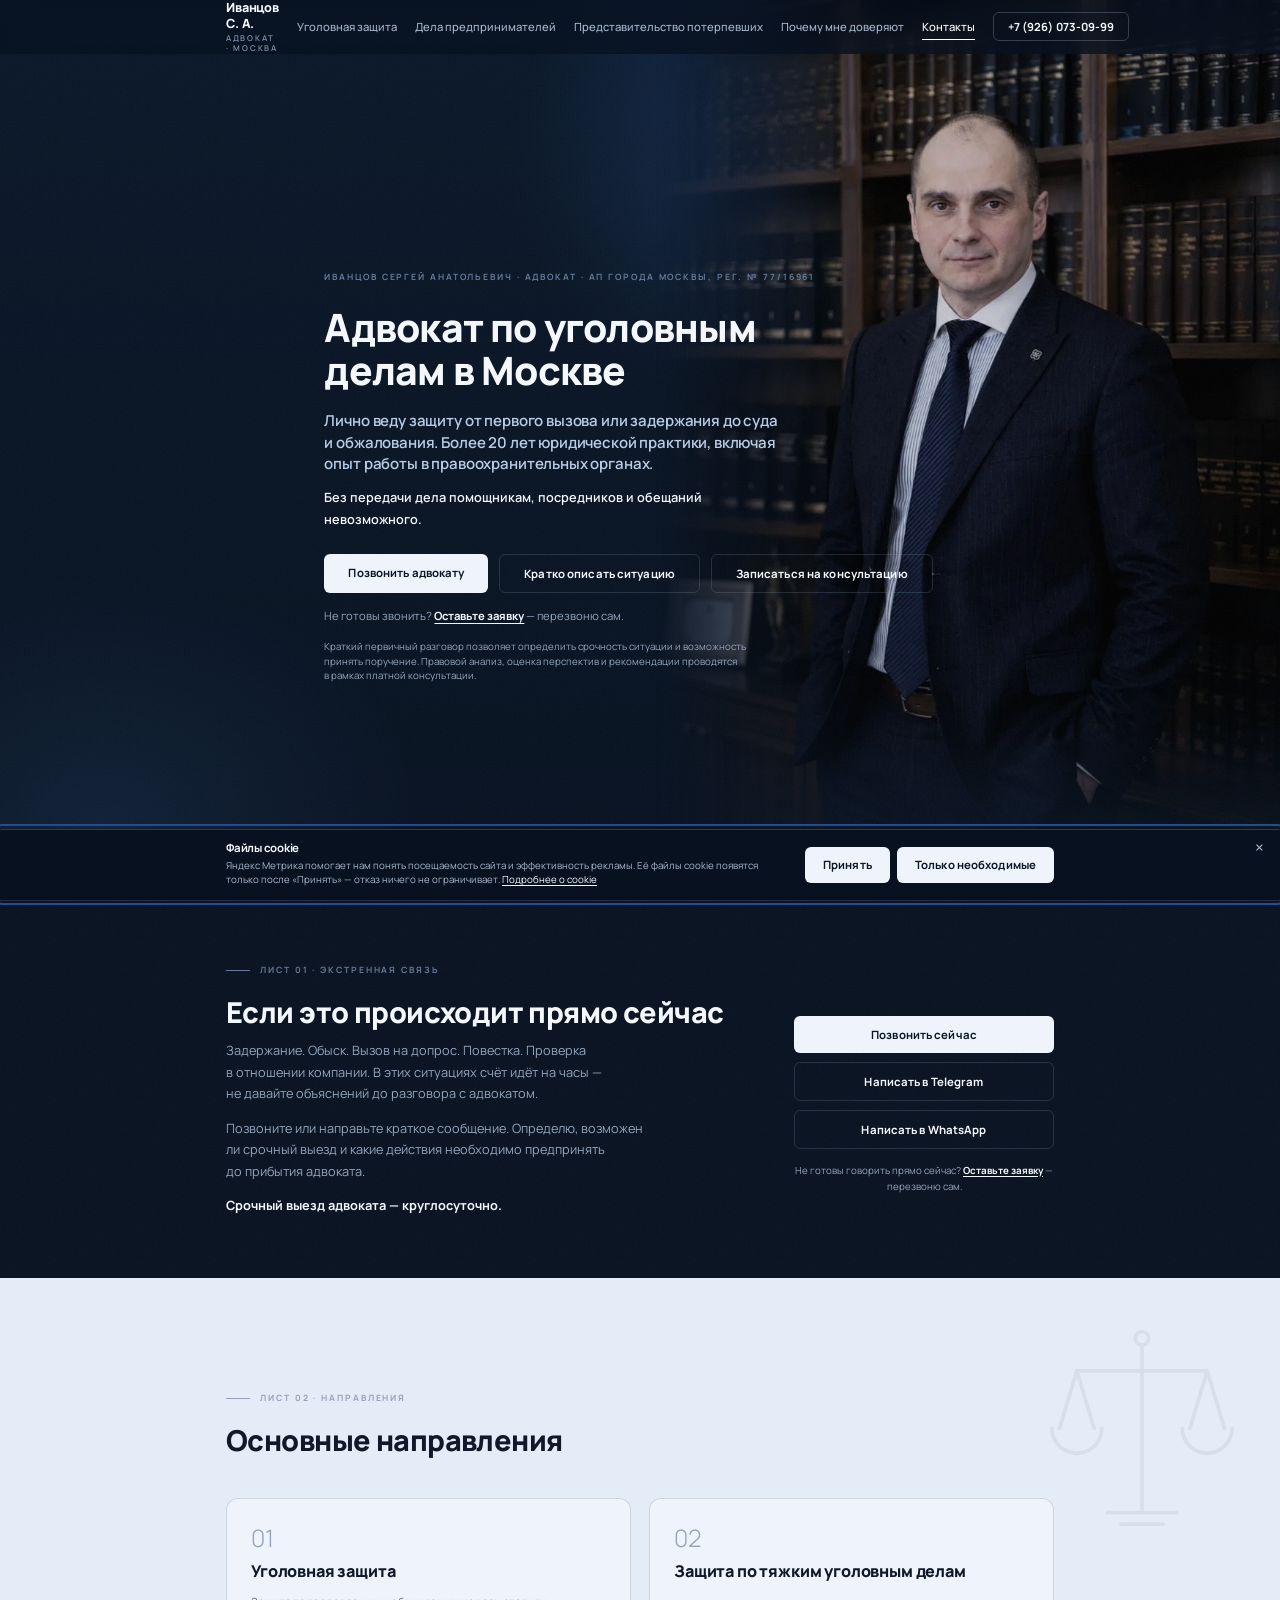
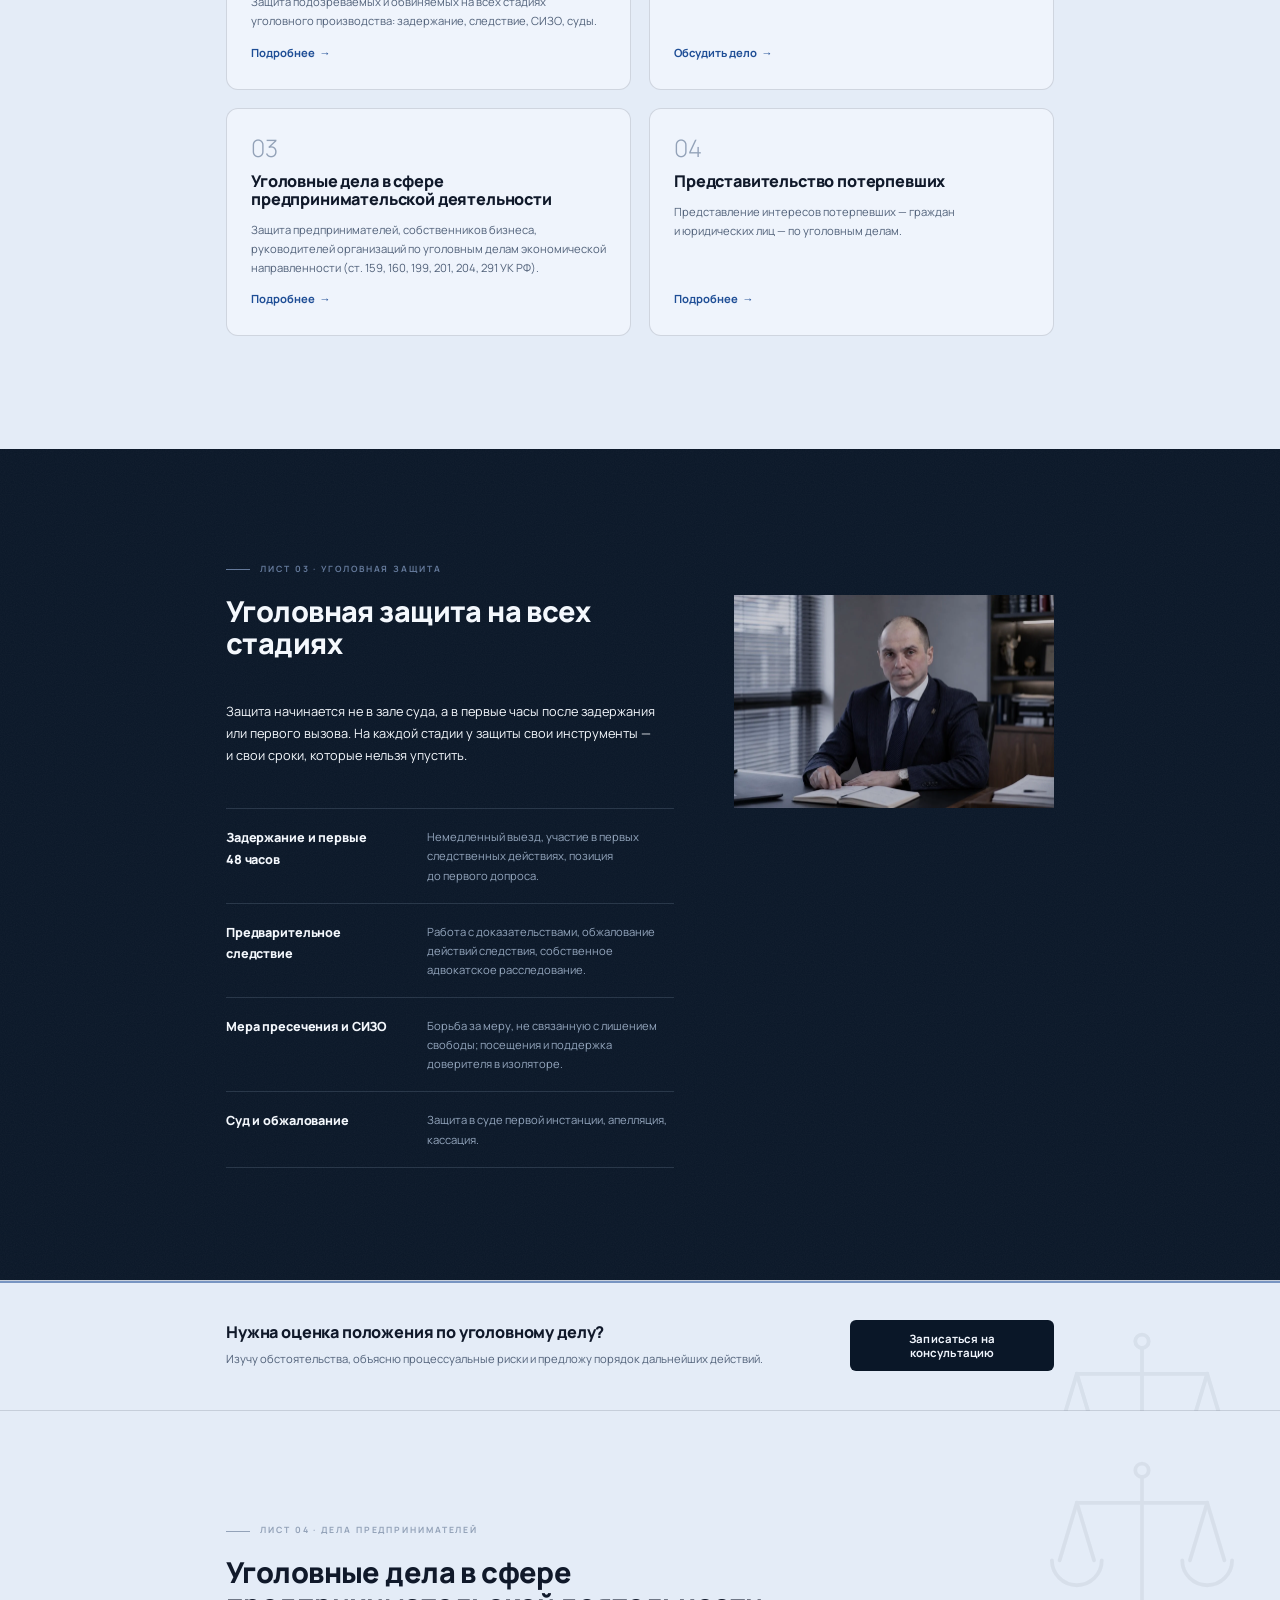
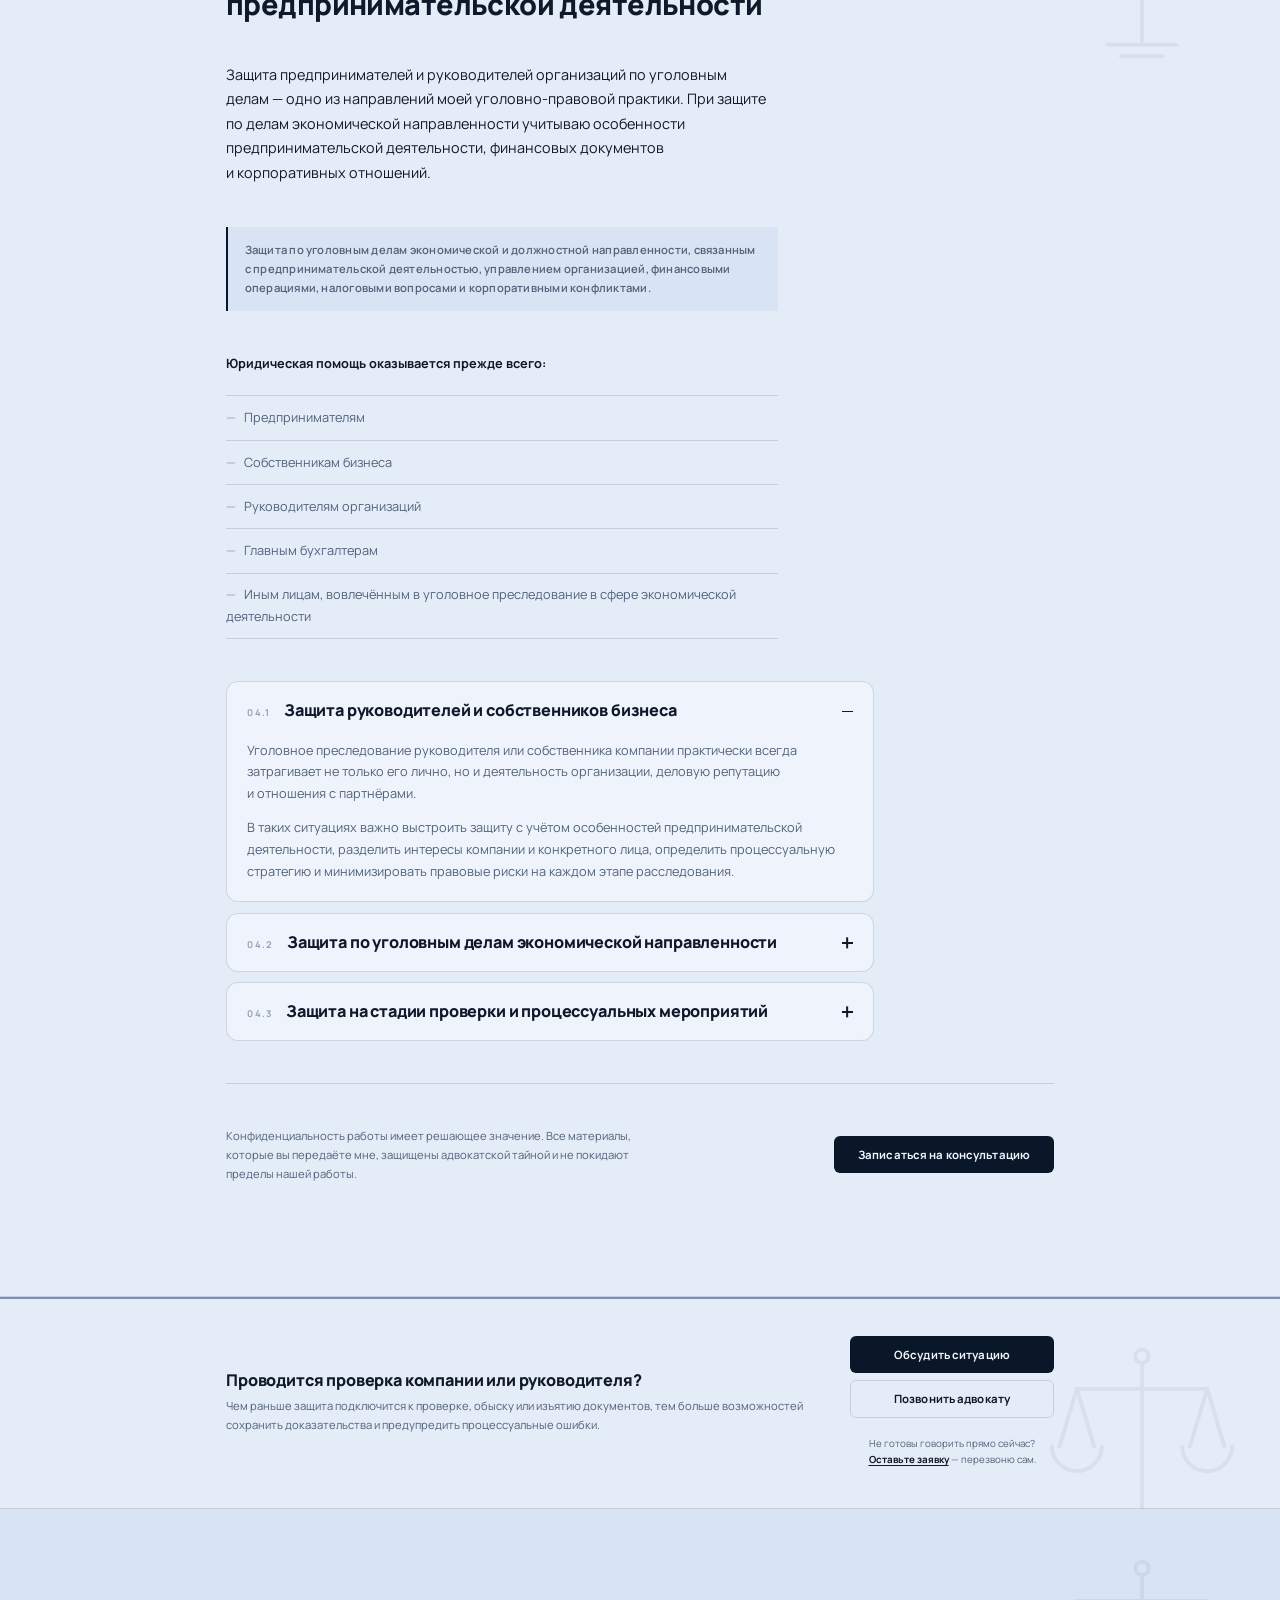
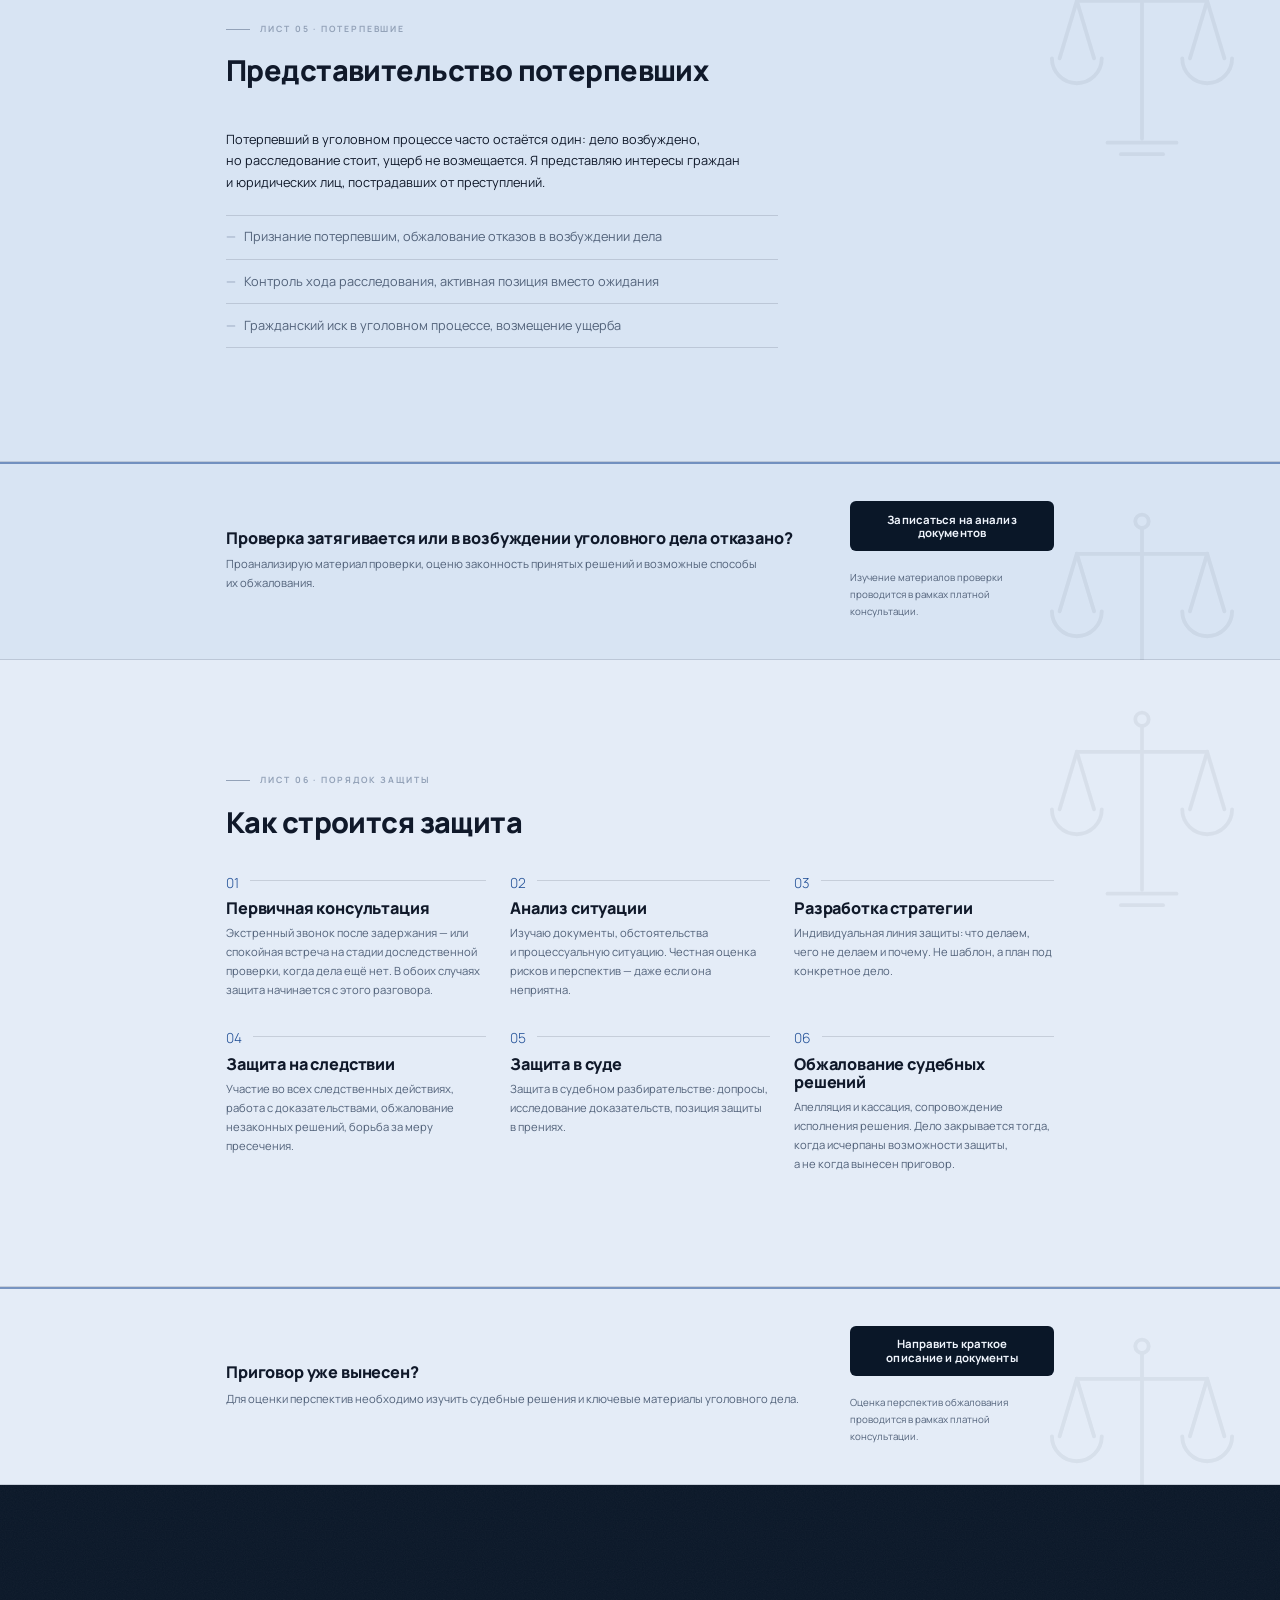
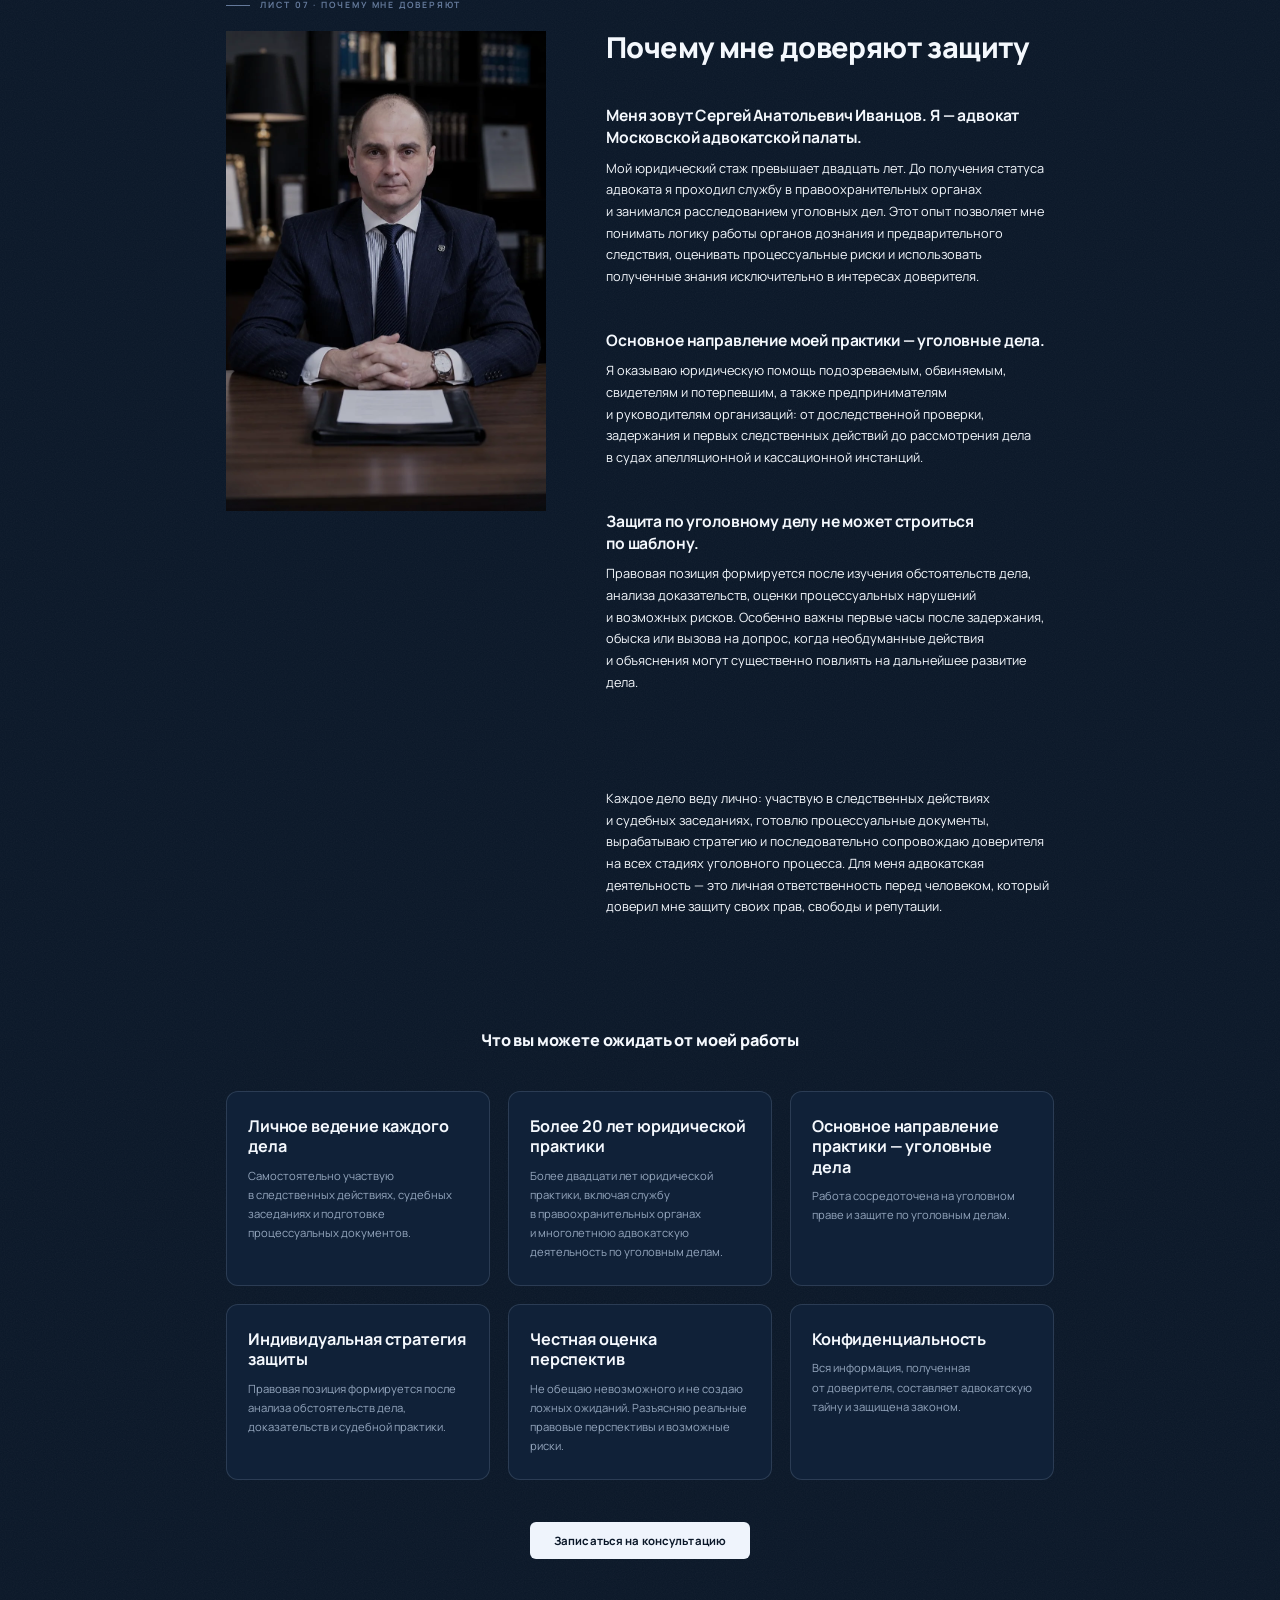
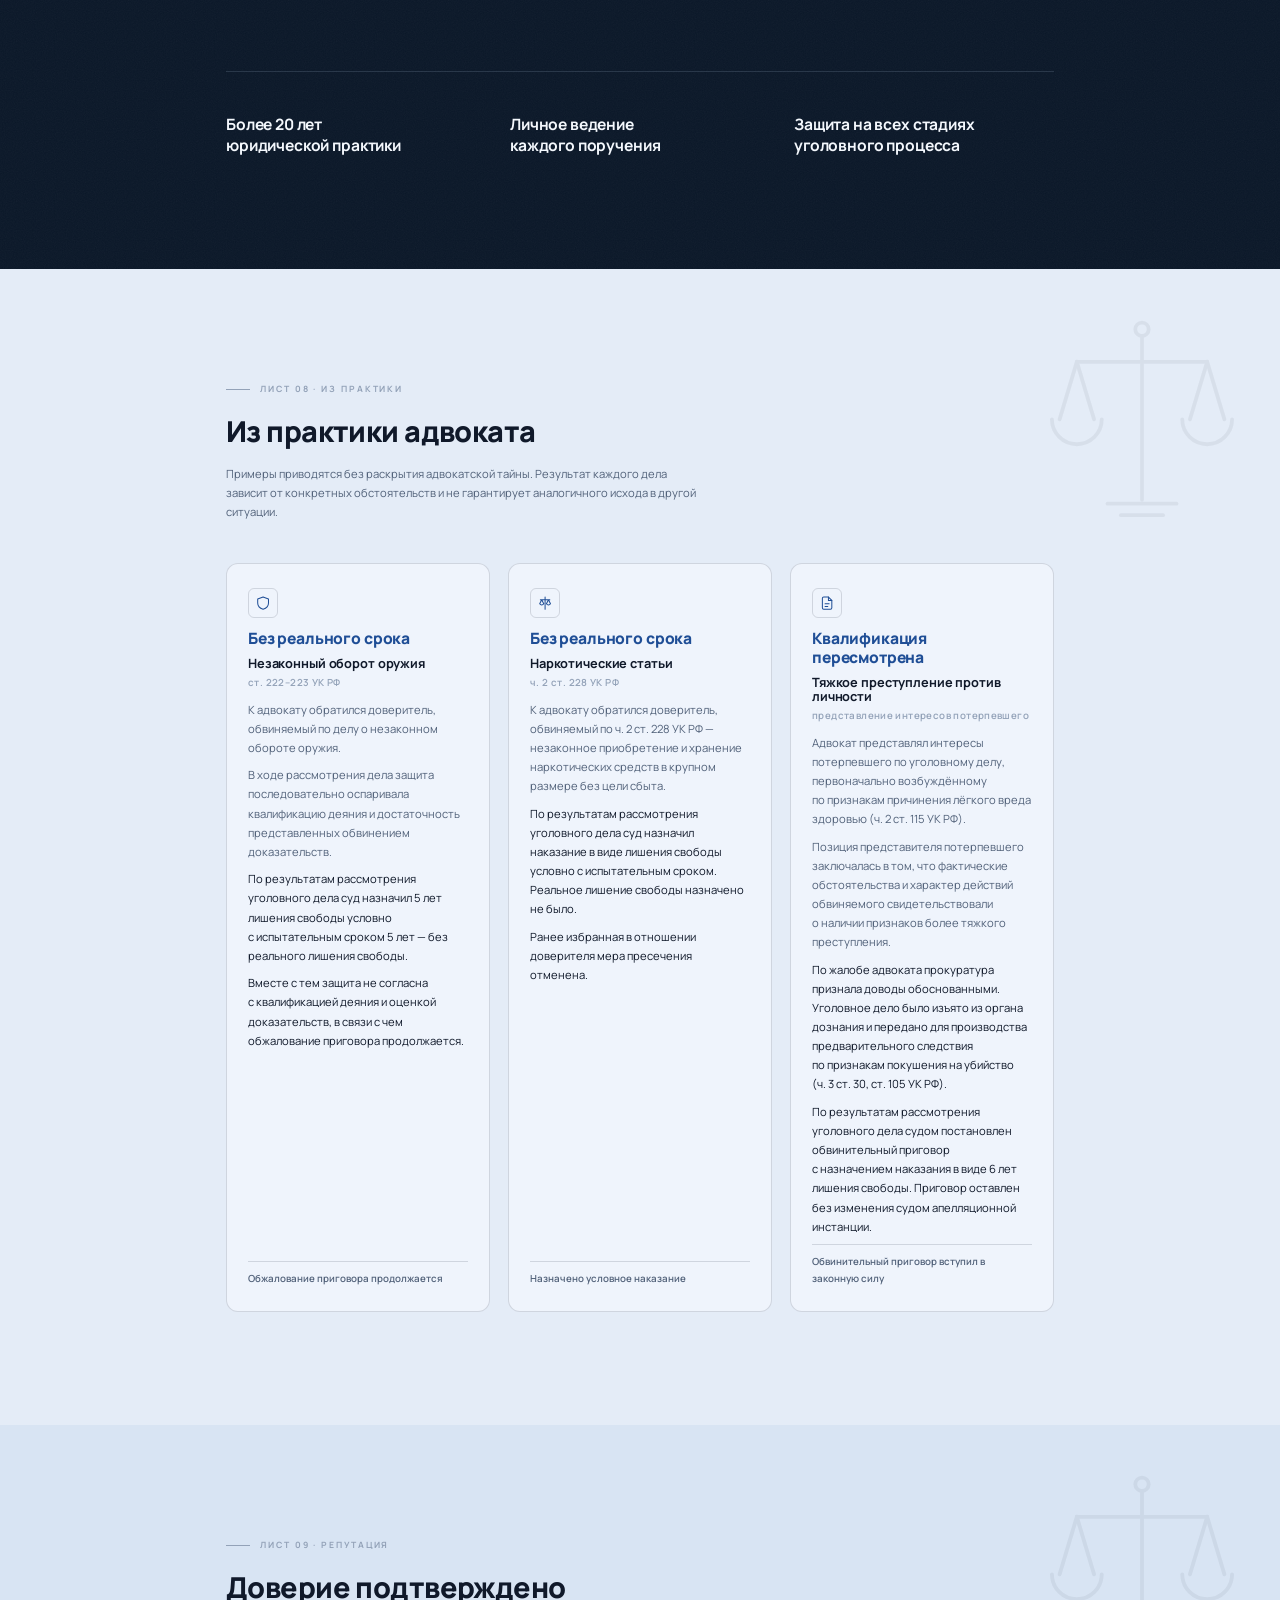
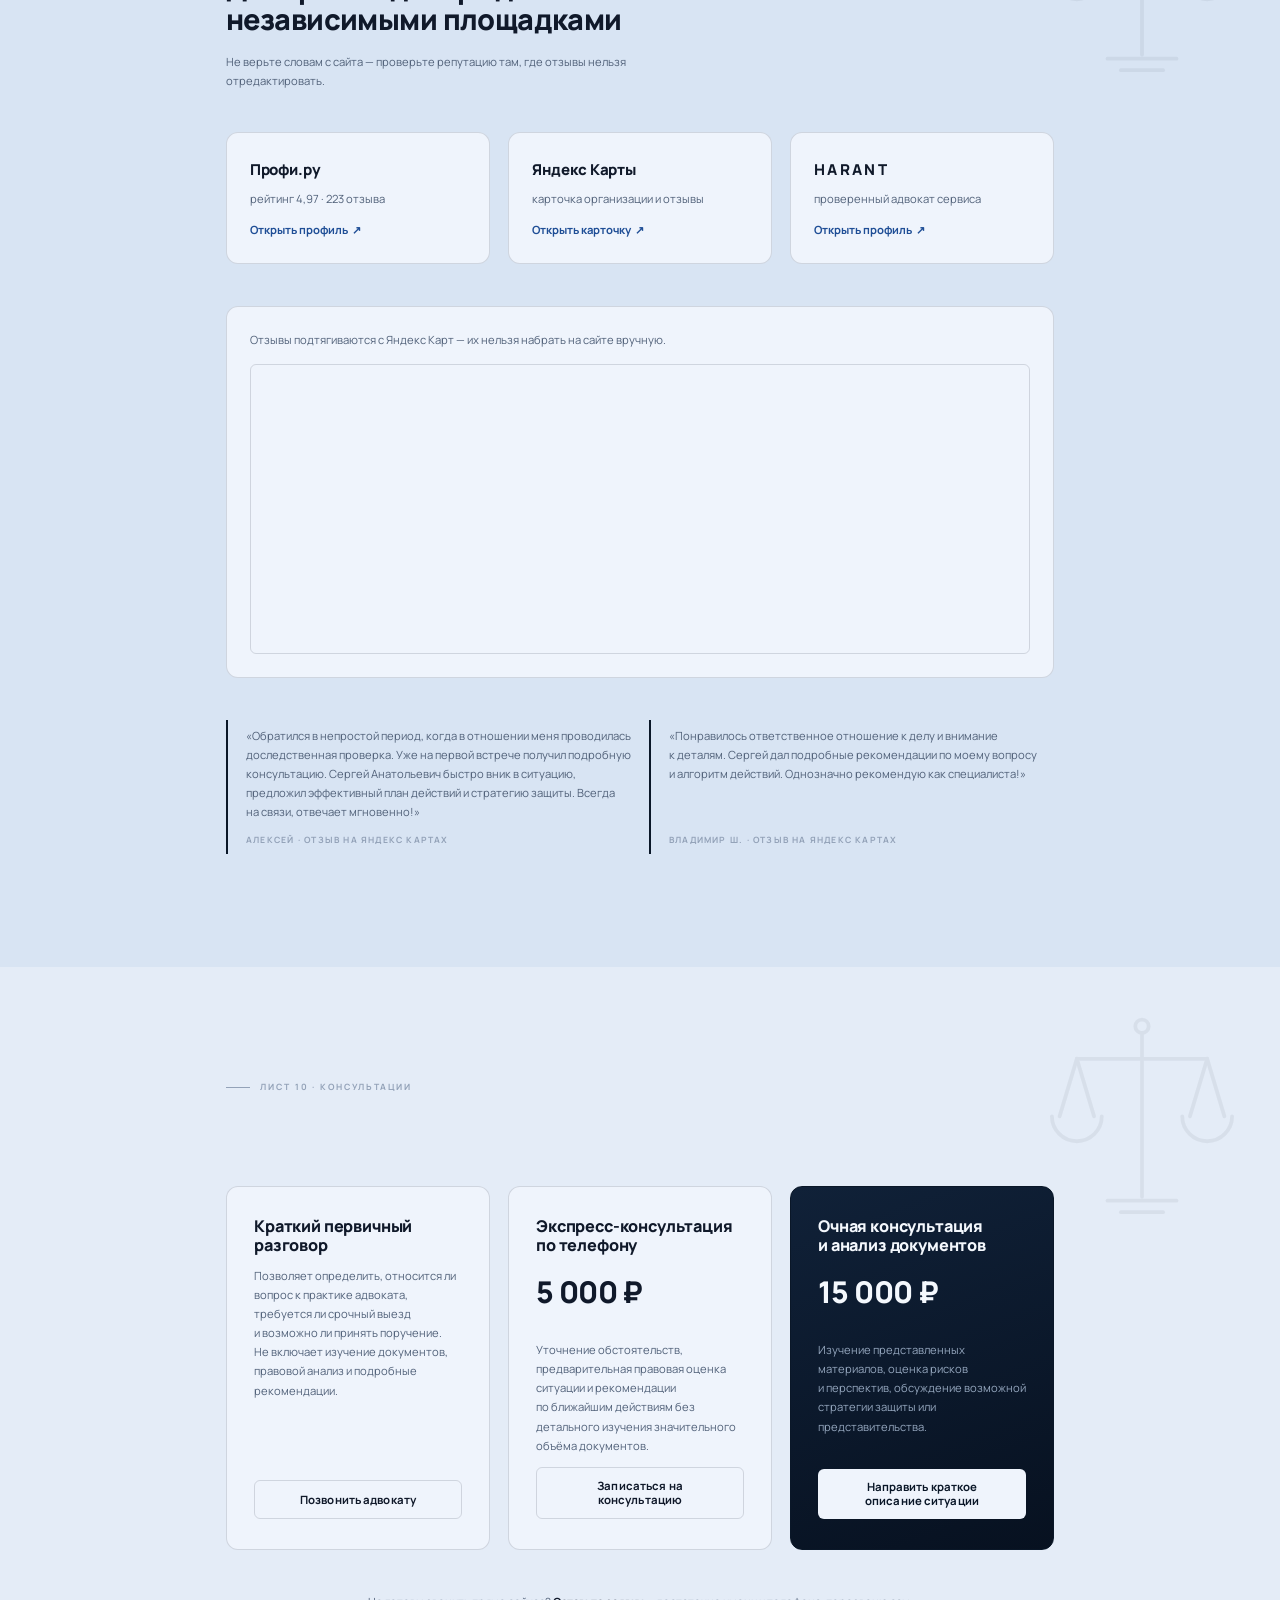
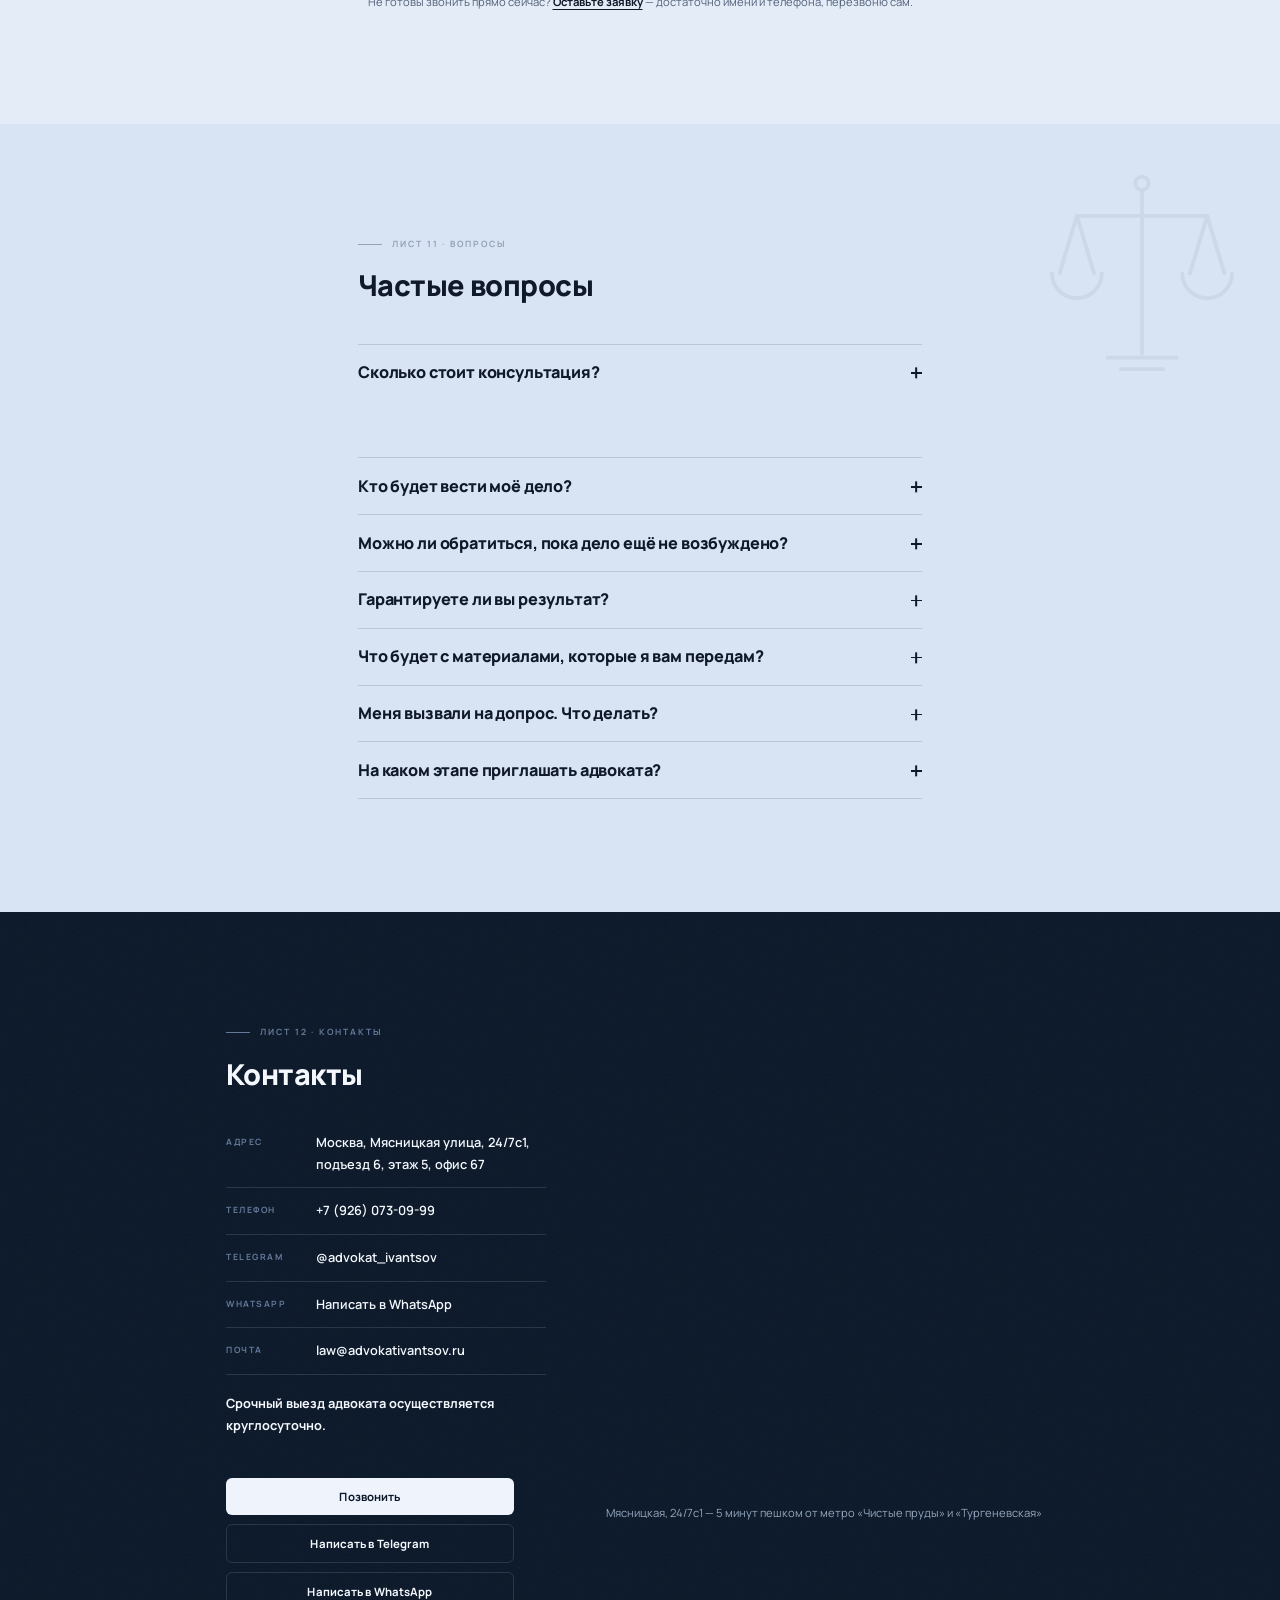
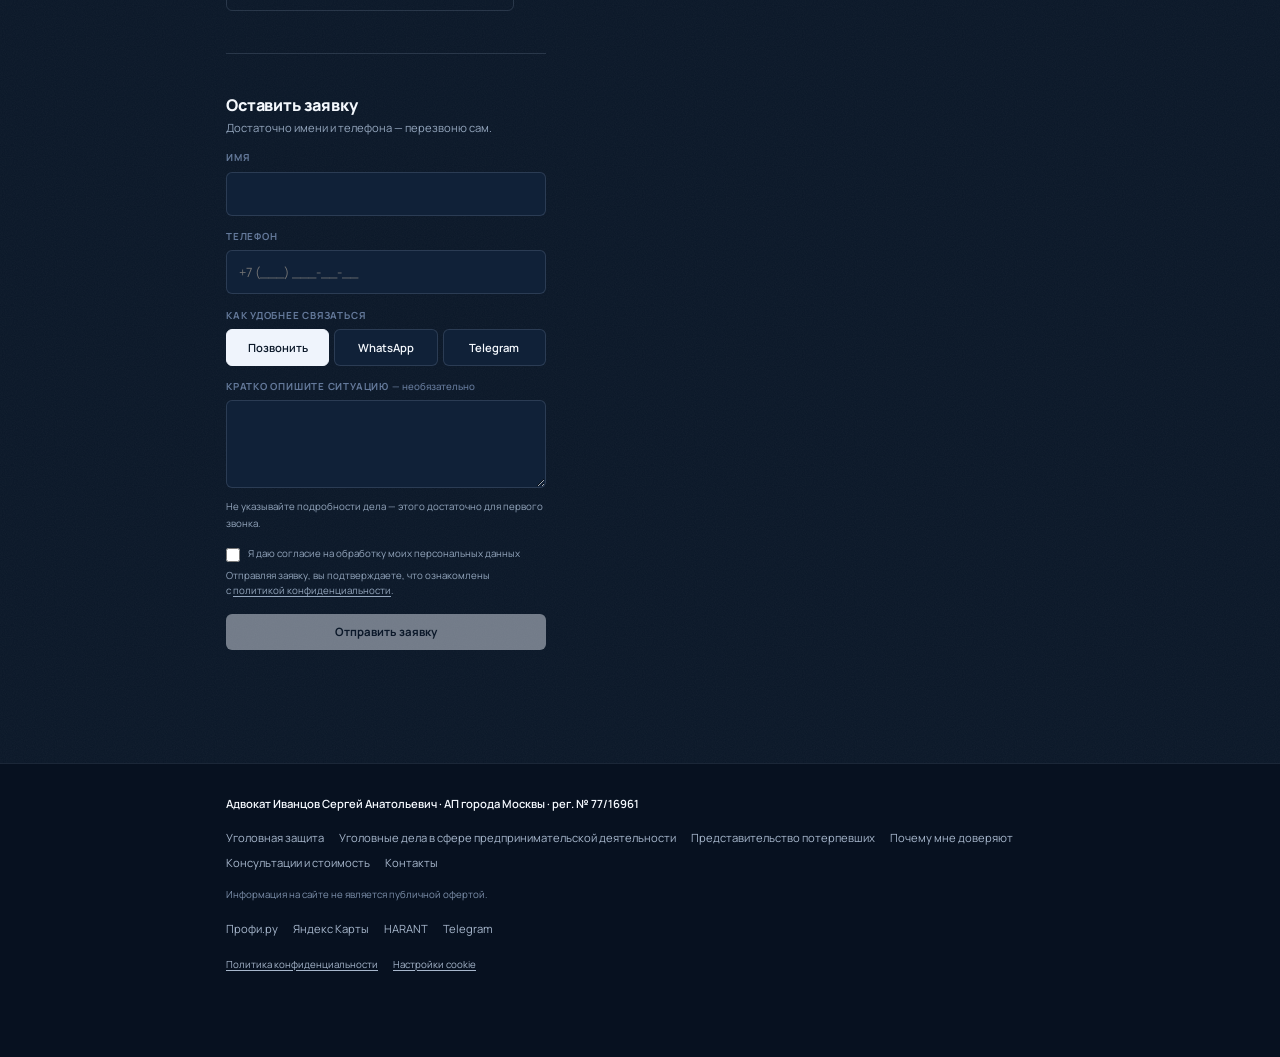
==== commit 64f33280: "Обновление до состояния Очереди 3 Главное, что видно глазами: из эффекта появления секций и из текст" ====
--- a/index.html
+++ b/index.html
@@ -2,37 +2,45 @@
 <html lang="ru">
 <head>
   <meta charset="UTF-8">
-  <meta name="viewport" content="width=device-width, initial-scale=1">
-
-  <!-- ТЕСТОВАЯ КОПИЯ. Запрет индексации, чтобы копия не попала в поиск
-       и не создала дубль advokativantsov.ru. В рабочую версию сайта
-       эта строка НЕ переносится. -->
+  <meta name="viewport" content="width=device-width, initial-scale=1, viewport-fit=cover">
+
+  <!-- Safari на iPhone сам превращает похожие на телефон числа в ссылки
+       на звонок — из-за этого регистрационный номер адвоката «77/16961»
+       и номер офиса в адресе становились кликабельными. Автоопределение
+       отключено: все настоящие телефоны заданы явными ссылками tel:. -->
+  <meta name="format-detection" content="telephone=no">
+
+  <!-- ===== SEO ===== -->
   <meta name="robots" content="noindex, nofollow">
-
-  <!-- ===== SEO ===== -->
   <title>Адвокат по уголовным делам в Москве — Иванцов Сергей Анатольевич</title>
   <meta name="description" content="Адвокат по уголовным делам Сергей Иванцов, АП города Москвы, рег. № 77/16961. Защита подозреваемых, обвиняемых, потерпевших и предпринимателей на всех стадиях уголовного процесса. Более 20 лет юридической практики. Москва, круглосуточно.">
 
   <link rel="canonical" href="https://advokativantsov.ru/">
 
-  <!-- Open Graph -->
+  <!-- Open Graph. Пути к картинке только абсолютные: мессенджеры и
+       соцсети забирают её со своих серверов и относительный путь
+       превращается в битую ссылку. Ширина и высота указаны настоящие,
+       снятые из самого файла, — расхождение с реальными размерами
+       заставляет часть сервисов перекачивать картинку заново. -->
   <meta property="og:type" content="website">
   <meta property="og:url" content="https://advokativantsov.ru/">
   <meta property="og:locale" content="ru_RU">
+  <meta property="og:site_name" content="Адвокат Иванцов Сергей Анатольевич">
   <meta property="og:title" content="Адвокат по уголовным делам в Москве — Иванцов Сергей Анатольевич">
   <meta property="og:description" content="Защита подозреваемых, обвиняемых, потерпевших и предпринимателей на всех стадиях уголовного процесса. Более 20 лет юридической практики, опыт службы в правоохранительных органах.">
-  <!-- TODO после публикации: заменить на абсолютный URL вида https://домен/assets/img/og-cover.jpg
-       (соцсети и мессенджеры не понимают относительный путь) -->
-  <meta property="og:image" content="assets/img/og-cover.jpg">
-  <meta property="og:image:width" content="1200">
-  <meta property="og:image:height" content="630">
+  <meta property="og:image" content="https://advokativantsov.ru/assets/img/og-cover.jpg">
+  <meta property="og:image:secure_url" content="https://advokativantsov.ru/assets/img/og-cover.jpg">
+  <meta property="og:image:type" content="image/jpeg">
+  <meta property="og:image:width" content="1610">
+  <meta property="og:image:height" content="977">
   <meta property="og:image:alt" content="Адвокат по уголовным делам Иванцов Сергей Анатольевич, Москва">
 
   <!-- Twitter -->
   <meta name="twitter:card" content="summary_large_image">
   <meta name="twitter:title" content="Адвокат по уголовным делам в Москве — Иванцов Сергей Анатольевич">
   <meta name="twitter:description" content="Защита на всех стадиях уголовного процесса. Более 20 лет юридической практики. Москва, круглосуточно.">
-  <meta name="twitter:image" content="assets/img/og-cover.jpg">
+  <meta name="twitter:image" content="https://advokativantsov.ru/assets/img/og-cover.jpg">
+  <meta name="twitter:image:alt" content="Адвокат по уголовным делам Иванцов Сергей Анатольевич, Москва">
 
   <!-- Favicon -->
   <link rel="icon" href="favicon.ico" sizes="32x32">
@@ -44,8 +52,8 @@
   <link rel="preload" href="assets/fonts/manrope-cyrillic.woff2" as="font" type="font/woff2" crossorigin>
 
   <!-- Параметр v= менять при обновлении файлов — сбрасывает кэш браузера -->
-  <link rel="stylesheet" href="css/style.css?v=36t">
-  <script src="js/main.js?v=36t" defer></script>
+  <link rel="stylesheet" href="css/style.min.css?v=63">
+  <script src="js/main.min.js?v=63" defer></script>
 
   <!-- ===== Schema.org: Attorney ===== -->
   <script type="application/ld+json">
@@ -75,7 +83,7 @@
     "knowsAbout": [
       "Уголовная защита",
       "Защита по тяжким уголовным делам",
-      "Экономические и должностные преступления",
+      "Уголовные дела в сфере предпринимательской деятельности",
       "Представительство потерпевших"
     ],
     "sameAs": [
@@ -175,7 +183,7 @@
 
     <nav class="nav" id="nav" aria-label="Разделы страницы">
       <a class="nav__link" href="#criminal">Уголовная защита</a>
-      <a class="nav__link" href="#business">Экономические дела</a>
+      <a class="nav__link" href="#business">Дела предпринимателей</a>
       <a class="nav__link" href="#victim">Представительство потерпевших</a>
       <a class="nav__link" href="#about">Почему мне доверяют</a>
       <a class="nav__link" href="#contacts">Контакты</a>
@@ -226,6 +234,8 @@
         <a class="btn btn--ghost" href="#consultation" data-goal="consultation_button">Записаться на консультацию</a>
       </div>
 
+      <p class="hero__alt">Не&nbsp;готовы звонить? <a href="#lead-form" data-goal="lead_hero">Оставьте заявку</a> — перезвоню сам.</p>
+
       <p class="hero__note">Краткий первичный разговор позволяет определить срочность ситуации и&nbsp;возможность принять поручение. Правовой анализ, оценка перспектив и&nbsp;рекомендации проводятся в&nbsp;рамках платной консультации.</p>
     </div>
   </section>
@@ -238,11 +248,17 @@
         <div class="urgent__text" data-reveal>
           <h2 class="section__title">Если это происходит прямо сейчас</h2>
           <p class="urgent__desc">Задержание. Обыск. Вызов на&nbsp;допрос. Повестка. Проверка в&nbsp;отношении компании. В&nbsp;этих ситуациях счёт идёт на&nbsp;часы — не&nbsp;давайте объяснений до&nbsp;разговора с&nbsp;адвокатом.</p>
+          <!-- Текст CTA раздела 5 ТЗ сведён сюда: отдельный призыв сразу
+               под этим блоком повторял бы его слово в слово. Смысл и все
+               три канала связи сохранены, лишнего экрана нет. -->
+          <p class="urgent__desc">Позвоните или направьте краткое сообщение. Определю, возможен ли срочный выезд и&nbsp;какие действия необходимо предпринять до&nbsp;прибытия адвоката.</p>
           <p class="urgent__note">Срочный выезд адвоката — круглосуточно.</p>
         </div>
         <div class="urgent__actions" data-reveal>
           <a class="btn btn--primary btn--wide" href="tel:+79260730999" data-site="phone-link" data-goal="phone_urgent">Позвонить сейчас</a>
           <a class="btn btn--ghost btn--wide" href="https://t.me/advokat_ivantsov" target="_blank" rel="noopener" data-site="telegram-link" data-goal="telegram_urgent">Написать в Telegram</a>
+          <a class="btn btn--ghost btn--wide" href="https://wa.me/79260730999" target="_blank" rel="noopener" data-site="whatsapp-link" data-goal="whatsapp_urgent">Написать в WhatsApp</a>
+          <p class="cta__alt">Не готовы говорить прямо сейчас? <a href="#lead-form" data-goal="lead_urgent">Оставьте заявку</a> — перезвоню сам.</p>
         </div>
       </div>
     </div>
@@ -275,7 +291,7 @@
 
         <a class="service" href="#business" data-reveal>
           <span class="service__num">03</span>
-          <h3 class="service__title">Экономические и&nbsp;должностные преступления</h3>
+          <h3 class="service__title">Уголовные дела в&nbsp;сфере предпринимательской деятельности</h3>
           <p class="service__desc">Защита предпринимателей, собственников бизнеса, руководителей организаций по&nbsp;уголовным делам экономической направленности (ст.&nbsp;159, 160, 199, 201, 204, 291 УК&nbsp;РФ).</p>
           <span class="service__more">Подробнее</span>
         </a>
@@ -329,13 +345,26 @@
     </div>
   </section>
 
+  <!-- CTA после блока общей уголовной защиты (ТЗ, раздел 5) -->
+  <aside class="cta theme-paper" aria-label="Записаться на оценку положения по делу">
+    <div class="container cta__inner" data-reveal>
+      <div class="cta__text">
+        <p class="cta__title">Нужна оценка положения по&nbsp;уголовному делу?</p>
+        <p class="cta__desc">Изучу обстоятельства, объясню процессуальные риски и&nbsp;предложу порядок дальнейших действий.</p>
+      </div>
+      <div class="cta__actions">
+        <a class="btn btn--primary" href="#consultation" data-goal="consultation_cta">Записаться на консультацию</a>
+      </div>
+    </div>
+  </aside>
+
   <!-- ============================= 5. ЭКОНОМИЧЕСКИЕ И ДОЛЖНОСТНЫЕ ПРЕСТУПЛЕНИЯ =============================
        ТЗ п.7: показывать как одно из направлений уголовной практики,
        без акцента на бизнес как основную специализацию. -->
   <section class="section theme-light" id="business">
     <div class="container">
-      <p class="sheet-label" data-reveal>лист 04 · экономические дела</p>
-      <h2 class="section__title" data-reveal>Экономические и&nbsp;должностные преступления</h2>
+      <p class="sheet-label" data-reveal>лист 04 · дела предпринимателей</p>
+      <h2 class="section__title" data-reveal>Уголовные дела в&nbsp;сфере предпринимательской деятельности</h2>
 
       <div class="business__intro" data-reveal>
         <p>Защита предпринимателей и&nbsp;руководителей организаций по&nbsp;уголовным делам&nbsp;— одно из&nbsp;направлений моей уголовно-правовой практики. При защите по&nbsp;делам экономической направленности учитываю особенности предпринимательской деятельности, финансовых документов и&nbsp;корпоративных отношений.</p>
@@ -412,6 +441,21 @@
     </div>
   </section>
 
+  <!-- CTA после блока о предпринимательской деятельности (ТЗ, раздел 5) -->
+  <aside class="cta theme-paper" aria-label="Обсудить проверку компании или руководителя">
+    <div class="container cta__inner" data-reveal>
+      <div class="cta__text">
+        <p class="cta__title">Проводится проверка компании или руководителя?</p>
+        <p class="cta__desc">Чем раньше защита подключится к&nbsp;проверке, обыску или изъятию документов, тем больше возможностей сохранить доказательства и&nbsp;предупредить процессуальные ошибки.</p>
+      </div>
+      <div class="cta__actions">
+        <a class="btn btn--primary" href="https://t.me/advokat_ivantsov" target="_blank" rel="noopener" data-site="telegram-link" data-goal="telegram_cta">Обсудить ситуацию</a>
+        <a class="btn btn--ghost" href="tel:+79260730999" data-site="phone-link" data-goal="phone_cta">Позвонить адвокату</a>
+        <p class="cta__alt">Не готовы говорить прямо сейчас? <a href="#lead-form" data-goal="lead_cta">Оставьте заявку</a> — перезвоню сам.</p>
+      </div>
+    </div>
+  </aside>
+
   <!-- ============================= 6. ПОТЕРПЕВШИЕ ============================= -->
   <section class="section theme-paper" id="victim">
     <div class="container">
@@ -429,6 +473,20 @@
       </div>
     </div>
   </section>
+
+  <!-- CTA после блока для потерпевших (ТЗ, раздел 5) -->
+  <aside class="cta theme-light" aria-label="Записаться на анализ документов">
+    <div class="container cta__inner" data-reveal>
+      <div class="cta__text">
+        <p class="cta__title">Проверка затягивается или в&nbsp;возбуждении уголовного дела отказано?</p>
+        <p class="cta__desc">Проанализирую материал проверки, оценю законность принятых решений и&nbsp;возможные способы их&nbsp;обжалования.</p>
+      </div>
+      <div class="cta__actions">
+        <a class="btn btn--primary" href="#consultation" data-goal="consultation_cta">Записаться на анализ документов</a>
+        <p class="cta__note">Изучение материалов проверки проводится в рамках платной консультации.</p>
+      </div>
+    </div>
+  </aside>
 
   <!-- ============================= 7. КАК СТРОИТСЯ ЗАЩИТА ============================= -->
   <section class="section theme-light" id="process">
@@ -474,6 +532,22 @@
     </div>
   </section>
 
+  <!-- CTA после блока апелляции и кассации (ТЗ, раздел 5).
+       Стоит за секцией «Как строится защита», которая завершается
+       шагом об обжаловании — якорем #appeal. -->
+  <aside class="cta theme-paper" aria-label="Направить документы для оценки перспектив обжалования">
+    <div class="container cta__inner" data-reveal>
+      <div class="cta__text">
+        <p class="cta__title">Приговор уже вынесен?</p>
+        <p class="cta__desc">Для оценки перспектив необходимо изучить судебные решения и&nbsp;ключевые материалы уголовного дела.</p>
+      </div>
+      <div class="cta__actions">
+        <a class="btn btn--primary" href="https://t.me/advokat_ivantsov" target="_blank" rel="noopener" data-site="telegram-link" data-goal="telegram_cta">Направить краткое описание и документы</a>
+        <p class="cta__note">Оценка перспектив обжалования проводится в рамках платной консультации.</p>
+      </div>
+    </div>
+  </aside>
+
   <!-- ============================= 8. ПОЧЕМУ МНЕ ДОВЕРЯЮТ ЗАЩИТУ =============================
        Текст предоставлен адвокатом (ТЗ, раздел 4). Не переписывать без согласования. -->
   <section class="section theme-dark" id="about">
@@ -552,6 +626,78 @@
     </div>
   </section>
 
+  <!-- ============================= 9. ИЗ ПРАКТИКИ АДВОКАТА =============================
+       ТЗ, раздел 6. Размещён после блока «Почему мне доверяют», якорь #cases.
+       Восьмой якорь из раздела 4 ТЗ появляется именно здесь.
+
+       СТРУКТУРА КАРТОЧКИ (ТЗ): лейбл-результат → категория дела →
+       исходная ситуация → действия защиты → результат либо стадия →
+       при необходимости «Подробнее» с раскрывающимся текстом.
+
+       КАК ДОБАВИТЬ КАРТОЧКУ: скопировать <article class="case"> целиком,
+       поменять тексты и номера в id (case-panel-N / case-head-N).
+       Сетка перестраивается сама — перевёрстка блока не нужна.
+
+       ЗАПРЕЩЕНО (ТЗ): слова «победа», «выиграл», «гарантия результата»,
+       персональные данные доверителей, материалы дел без согласования. -->
+  <section class="section theme-light" id="cases">
+    <div class="container">
+      <p class="sheet-label" data-reveal>лист 08 · из практики</p>
+      <h2 class="section__title" data-reveal>Из практики адвоката</h2>
+      <p class="section__note" data-reveal>Примеры приводятся без раскрытия адвокатской тайны. Результат каждого дела зависит от конкретных обстоятельств и&nbsp;не&nbsp;гарантирует аналогичного исхода в&nbsp;другой ситуации.</p>
+
+      <div class="cases" data-reveal-group>
+        <article class="case" data-reveal>
+          <span class="case__icon" aria-hidden="true">
+            <svg viewBox="0 0 24 24" fill="none" stroke="currentColor" stroke-width="1.5" stroke-linecap="round" stroke-linejoin="round">
+              <path d="M12 3 4 6v6c0 4.4 3.2 7.9 8 9 4.8-1.1 8-4.6 8-9V6l-8-3Z"/>
+            </svg>
+          </span>
+          <p class="case__label">Без реального срока</p>
+          <h3 class="case__title">Незаконный оборот оружия</h3>
+          <p class="case__code">ст. 222–223 УК&nbsp;РФ</p>
+          <p class="case__text">К&nbsp;адвокату обратился доверитель, обвиняемый по&nbsp;делу о&nbsp;незаконном обороте оружия.</p>
+          <p class="case__text">В&nbsp;ходе рассмотрения дела защита последовательно оспаривала квалификацию деяния и&nbsp;достаточность представленных обвинением доказательств.</p>
+          <p class="case__result">По&nbsp;результатам рассмотрения уголовного дела суд назначил 5&nbsp;лет лишения свободы условно с&nbsp;испытательным сроком 5&nbsp;лет&nbsp;— без реального лишения свободы.</p>
+          <p class="case__result">Вместе с&nbsp;тем защита не&nbsp;согласна с&nbsp;квалификацией деяния и&nbsp;оценкой доказательств, в&nbsp;связи с&nbsp;чем обжалование приговора продолжается.</p>
+          <p class="case__stage">Обжалование приговора продолжается</p>
+        </article>
+
+        <article class="case" data-reveal>
+          <span class="case__icon" aria-hidden="true">
+            <svg viewBox="0 0 24 24" fill="none" stroke="currentColor" stroke-width="1.5" stroke-linecap="round" stroke-linejoin="round">
+              <path d="M12 3v18M5 7h14M7 7l-3 6a3.5 3.5 0 0 0 6 0L7 7Zm10 0-3 6a3.5 3.5 0 0 0 6 0l-3-6Z"/>
+            </svg>
+          </span>
+          <p class="case__label">Без реального срока</p>
+          <h3 class="case__title">Наркотические статьи</h3>
+          <p class="case__code">ч.&nbsp;2 ст.&nbsp;228 УК&nbsp;РФ</p>
+          <p class="case__text">К&nbsp;адвокату обратился доверитель, обвиняемый по&nbsp;ч.&nbsp;2 ст.&nbsp;228 УК&nbsp;РФ&nbsp;— незаконное приобретение и&nbsp;хранение наркотических средств в&nbsp;крупном размере без цели сбыта.</p>
+          <p class="case__result">По&nbsp;результатам рассмотрения уголовного дела суд назначил наказание в&nbsp;виде лишения свободы условно с&nbsp;испытательным сроком. Реальное лишение свободы назначено не&nbsp;было.</p>
+          <p class="case__result">Ранее избранная в&nbsp;отношении доверителя мера пресечения отменена.</p>
+          <p class="case__stage">Назначено условное наказание</p>
+        </article>
+
+        <article class="case" data-reveal>
+          <span class="case__icon" aria-hidden="true">
+            <svg viewBox="0 0 24 24" fill="none" stroke="currentColor" stroke-width="1.5" stroke-linecap="round" stroke-linejoin="round">
+              <path d="M14 3H7a2 2 0 0 0-2 2v14a2 2 0 0 0 2 2h10a2 2 0 0 0 2-2V8l-5-5Z"/>
+              <path d="M14 3v5h5M9 13h6M9 17h4"/>
+            </svg>
+          </span>
+          <p class="case__label">Квалификация пересмотрена</p>
+          <h3 class="case__title">Тяжкое преступление против личности</h3>
+          <p class="case__code">представление интересов потерпевшего</p>
+          <p class="case__text">Адвокат представлял интересы потерпевшего по&nbsp;уголовному делу, первоначально возбуждённому по&nbsp;признакам причинения лёгкого вреда здоровью (ч.&nbsp;2 ст.&nbsp;115 УК&nbsp;РФ).</p>
+          <p class="case__text">Позиция представителя потерпевшего заключалась в&nbsp;том, что фактические обстоятельства и&nbsp;характер действий обвиняемого свидетельствовали о&nbsp;наличии признаков более тяжкого преступления.</p>
+          <p class="case__result">По&nbsp;жалобе адвоката прокуратура признала доводы обоснованными. Уголовное дело было изъято из&nbsp;органа дознания и&nbsp;передано для производства предварительного следствия по&nbsp;признакам покушения на&nbsp;убийство (ч.&nbsp;3 ст.&nbsp;30, ст.&nbsp;105 УК&nbsp;РФ).</p>
+          <p class="case__result">По&nbsp;результатам рассмотрения уголовного дела судом постановлен обвинительный приговор с&nbsp;назначением наказания в&nbsp;виде 6&nbsp;лет лишения свободы. Приговор оставлен без изменения судом апелляционной инстанции.</p>
+          <p class="case__stage">Обвинительный приговор вступил в законную силу</p>
+        </article>
+      </div>
+    </div>
+  </section>
+
   <!-- ============================= 10. НЕЗАВИСИМЫЕ ПЛОЩАДКИ ============================= -->
   <section class="section theme-paper" id="trust">
     <div class="container">
@@ -560,7 +706,6 @@
       <p class="section__note" data-reveal>Не&nbsp;верьте словам с&nbsp;сайта — проверьте репутацию там, где отзывы нельзя отредактировать.</p>
 
       <div class="platforms" data-reveal-group>
-        <!-- TODO: заменить текстовые знаки на официальные логотипы площадок (SVG) в assets/img/ -->
         <a class="platform" href="https://profi.ru/profile/IvantsovSA4" target="_blank" rel="noopener" data-reveal>
           <span class="platform__logo platform__logo--profi">Профи.ру</span>
           <!-- Рейтинг получен со страницы профиля; уточнить актуальность перед сдачей -->
@@ -636,6 +781,8 @@
           <a class="btn btn--primary btn--wide" href="https://t.me/advokat_ivantsov" target="_blank" rel="noopener" data-site="telegram-link" data-goal="telegram_consultation">Направить краткое описание ситуации</a>
         </article>
       </div>
+
+      <p class="pricing__alt" data-reveal>Не&nbsp;готовы звонить прямо сейчас? <a href="#lead-form" data-goal="lead_consultation">Оставьте заявку</a> — достаточно имени и&nbsp;телефона, перезвоню сам.</p>
     </div>
   </section>
 
@@ -810,6 +957,81 @@
             <a class="btn btn--ghost btn--wide" href="https://t.me/advokat_ivantsov" target="_blank" rel="noopener" data-site="telegram-link" data-goal="telegram_contacts">Написать в Telegram</a>
             <a class="btn btn--ghost btn--wide" href="https://wa.me/79260730999" target="_blank" rel="noopener" data-site="whatsapp-link" data-goal="whatsapp_contacts">Написать в WhatsApp</a>
           </div>
+
+          <!-- ===== Форма заявки (ТЗ, раздел 9) =====
+               Снижает порог первого контакта: часть посетителей после
+               задержания или обыска не готова звонить сразу.
+               novalidate — проверку ведём сами, чтобы тексты ошибок были
+               на русском и одинаковыми во всех браузерах. -->
+          <!-- ym-hide-content на всей форме: Вебвизор не должен записывать ни ввод,
+               ни тексты ошибок валидации. Поле «Ситуация» может содержать
+               сведения, составляющие адвокатскую тайну. -->
+          <form class="lead ym-hide-content ym-disable-keys" id="lead-form" novalidate>
+            <h3 class="lead__title">Оставить заявку</h3>
+            <p class="lead__lead">Достаточно имени и&nbsp;телефона — перезвоню сам.</p>
+
+            <div class="field">
+              <label class="field__label" for="lead-name">Имя</label>
+              <input class="field__input ym-disable-keys ym-hide-content" id="lead-name" name="name" type="text"
+                     autocomplete="given-name" required maxlength="60"
+                     aria-describedby="lead-name-error">
+              <p class="field__error" id="lead-name-error" hidden>Укажите, как к вам обращаться</p>
+            </div>
+
+            <div class="field">
+              <label class="field__label" for="lead-phone">Телефон</label>
+              <input class="field__input ym-disable-keys ym-hide-content" id="lead-phone" name="phone" type="tel"
+                     inputmode="tel" autocomplete="tel" required
+                     placeholder="+7 (___) ___-__-__"
+                     aria-describedby="lead-phone-error">
+              <p class="field__error" id="lead-phone-error" hidden>Введите номер полностью</p>
+            </div>
+
+            <!-- Предпочтительный способ связи (ТЗ, задача 5). Необязательное:
+                 по умолчанию звонок. Часть людей оставляет заявку там, где
+                 говорить нельзя, — пусть скажут об этом сами. -->
+            <fieldset class="field method">
+              <legend class="field__label">Как удобнее связаться</legend>
+              <div class="method__options">
+                <label class="method__option">
+                  <input class="method__input ym-disable-keys ym-hide-content" type="radio" name="contact_method" value="call" checked>
+                  <span class="method__label">Позвонить</span>
+                </label>
+                <label class="method__option">
+                  <input class="method__input ym-disable-keys ym-hide-content" type="radio" name="contact_method" value="whatsapp">
+                  <span class="method__label">WhatsApp</span>
+                </label>
+                <label class="method__option">
+                  <input class="method__input ym-disable-keys ym-hide-content" type="radio" name="contact_method" value="telegram">
+                  <span class="method__label">Telegram</span>
+                </label>
+              </div>
+            </fieldset>
+
+            <div class="field">
+              <label class="field__label" for="lead-message">Кратко опишите ситуацию <span class="field__optional">— необязательно</span></label>
+              <textarea class="field__input field__input--area ym-disable-keys ym-hide-content" id="lead-message" name="message"
+                        rows="3" maxlength="600"></textarea>
+              <!-- ТЗ, п. 9.2: подпись удерживает от раскрытия чувствительных
+                   деталей дела до личного разговора -->
+              <p class="field__hint">Не&nbsp;указывайте подробности дела — этого достаточно для первого звонка.</p>
+            </div>
+
+            <!-- Согласие на обработку ПД — отдельным действием, без объединения
+                 с иными подтверждениями: ст. 9 152-ФЗ в редакции ФЗ-156,
+                 действующей с 01.09.2025. Ссылка на политику вынесена
+                 из текста галки отдельной строкой ниже и условием не является. -->
+            <label class="consent">
+              <input class="consent__box ym-disable-keys ym-hide-content" id="lead-consent" name="consent" type="checkbox" required>
+              <span class="consent__text">Я даю согласие на&nbsp;обработку моих персональных данных</span>
+            </label>
+
+            <p class="consent__policy">Отправляя заявку, вы&nbsp;подтверждаете, что ознакомлены с&nbsp;<a href="policy/" target="_blank" rel="noopener">политикой конфиденциальности</a>.</p>
+
+            <button class="btn btn--primary btn--wide lead__submit" id="lead-submit" type="submit" disabled>Отправить заявку</button>
+
+            <p class="lead__status" id="lead-status" role="status" aria-live="polite" hidden></p>
+          </form>
         </div>
 
         <!-- Живая Яндекс Карта с меткой офиса; стилизуется фильтром под тёмную гамму -->
@@ -832,7 +1054,7 @@
     <p class="footer__name">Адвокат Иванцов Сергей Анатольевич · АП города Москвы · рег. № 77/16961</p>
     <nav class="footer__nav" aria-label="Разделы страницы">
       <a href="#criminal">Уголовная защита</a>
-      <a href="#business">Экономические и должностные преступления</a>
+      <a href="#business">Уголовные дела в сфере предпринимательской деятельности</a>
       <a href="#victim">Представительство потерпевших</a>
       <a href="#about">Почему мне доверяют</a>
       <a href="#consultation">Консультации и стоимость</a>
@@ -845,6 +1067,12 @@
       <a href="https://harant.ru/lawyers/moskva/ivanczov-sergej-anatolevich/" target="_blank" rel="noopener">HARANT</a>
       <a href="https://t.me/advokat_ivantsov" target="_blank" rel="noopener" data-site="telegram-link" data-goal="telegram_footer">Telegram</a>
     </nav>
+    <nav class="footer__legal" aria-label="Правовая информация">
+      <a href="policy/" target="_blank" rel="noopener">Политика конфиденциальности</a>
+      <!-- Выбор по cookie должен отзываться так же просто, как давался.
+           Кнопка скрыта до загрузки скрипта: без него ей нечего открывать. -->
+      <button class="footer__legal-btn" type="button" id="cookie-settings" hidden>Настройки cookie</button>
+    </nav>
   </div>
 </footer>
 
@@ -853,7 +1081,39 @@
   <a class="mobile-bar__btn mobile-bar__btn--call" href="tel:+79260730999" data-site="phone-link" data-goal="phone_mobile_panel">Позвонить</a>
   <a class="mobile-bar__btn" href="https://wa.me/79260730999" target="_blank" rel="noopener" data-site="whatsapp-link" data-goal="whatsapp_mobile_panel">WhatsApp</a>
   <a class="mobile-bar__btn" href="https://t.me/advokat_ivantsov" target="_blank" rel="noopener" data-site="telegram-link" data-goal="telegram_mobile_panel">Telegram</a>
+  <a class="mobile-bar__btn" href="#lead-form" data-goal="lead_mobile_panel">Заявка</a>
 </div>
+
+<!-- ============================= COOKIE-УВЕДОМЛЕНИЕ =============================
+     Показывается только до первого выбора. Отказ не ограничивает доступ
+     к сайту — счётчик Метрики просто не загружается. Скрыт до решения JS:
+     без скриптов аналитика всё равно не запустится, и баннер был бы
+     бессмысленной плашкой поверх контента. -->
+<div class="cookie" id="cookie-banner" role="dialog" aria-modal="false"
+     aria-labelledby="cookie-title" aria-describedby="cookie-text" tabindex="-1" hidden>
+  <div class="container cookie__inner">
+    <div class="cookie__body">
+      <h2 class="cookie__title" id="cookie-title">Файлы cookie</h2>
+      <p class="cookie__text" id="cookie-text">Яндекс&nbsp;Метрика помогает нам понять посещаемость сайта и&nbsp;эффективность рекламы. Её&nbsp;файлы cookie появятся только после «Принять»&nbsp;— отказ ничего не&nbsp;ограничивает. <a href="policy/#cookie">Подробнее о&nbsp;cookie</a></p>
+    </div>
+    <div class="cookie__actions">
+      <button class="btn btn--primary cookie__btn" type="button" id="cookie-accept">Принять</button>
+      <button class="btn btn--primary cookie__btn" type="button" id="cookie-decline">Только необходимые</button>
+    </div>
+  </div>
+  <!-- Крестик равнозначен кнопке «Только необходимые»: закрыть плашку,
+       ничего не разрешая. Молчаливого согласия по закрытию быть не должно. -->
+  <button class="cookie__close" type="button" id="cookie-close"
+          aria-label="Закрыть и оставить только необходимые cookie">
+    <span aria-hidden="true">&times;</span>
+  </button>
+</div>
+
+<!-- Пикселя Метрики для посетителей без JavaScript здесь намеренно нет.
+     Он срабатывал бы до всякого согласия: баннер выбора cookie показать
+     без скриптов невозможно, а пиксель отработал бы всё равно — то есть
+     обходил бы согласие, ради которого баннер и сделан.
+     Счётчик подключается только из js/main.js и только после «Принять». -->
 
 </body>
 </html>
--- a/css/style.min.css
+++ b/css/style.min.css
@@ -0,0 +1 @@
+@font-face{font-family:Manrope;font-style:normal;font-weight:300 800;font-display:swap;src:url('../assets/fonts/manrope-cyrillic.woff2') format('woff2');unicode-range:U+0301,U+0400-045F,U+0490-0491,U+04B0-04B1,U+2116}@font-face{font-family:Manrope;font-style:normal;font-weight:300 800;font-display:swap;src:url('../assets/fonts/manrope-cyrillic-ext.woff2') format('woff2');unicode-range:U+0460-052F,U+1C80-1C8A,U+20B4,U+2DE0-2DFF,U+A640-A69F,U+FE2E-FE2F}@font-face{font-family:Manrope;font-style:normal;font-weight:300 800;font-display:swap;src:url('../assets/fonts/manrope-latin.woff2') format('woff2');unicode-range:U+0000-00FF,U+0131,U+0152-0153,U+02BB-02BC,U+02C6,U+02DA,U+02DC,U+0304,U+0308,U+0329,U+2000-206F,U+20AC,U+2122,U+2191,U+2193,U+2212,U+2215,U+FEFF,U+FFFD}@font-face{font-family:Manrope;font-style:normal;font-weight:300 800;font-display:swap;src:url('../assets/fonts/manrope-latin-ext.woff2') format('woff2');unicode-range:U+0100-02BA,U+02BD-02C5,U+02C7-02CC,U+02CE-02D7,U+02DD-02FF,U+0304,U+0308,U+0329,U+1D00-1DBF,U+1E00-1E9F,U+1EF2-1EFF,U+2020,U+20A0-20AB,U+20AD-20C0,U+2113,U+2C60-2C7F,U+A720-A7FF}:root{--navy-950:#071120;--navy-900:#0a1728;--navy-800:#102138;--navy-700:#1a3050;--royal:#1f4e96;--white:#ffffff;--grey-100:#e4ecf7;--grey-200:#d8e4f3;--grey-50:#eff4fc;--ink:#10192a;--slate:#52627a;--bg:var(--navy-900);--bg-alt:var(--navy-800);--fg:#f4f8fd;--muted:#94a6bd;--label:#64799a;--line:rgba(148, 168, 194, 0.2);--card:var(--navy-800);--cta-bg:var(--grey-50);--cta-fg:var(--navy-900);--font:"Manrope","Segoe UI","Arial",sans-serif;--fs-h1:clamp(1.9rem, 1.1rem + 3vw, 3.25rem);--fs-h2:clamp(1.5rem, 1.15rem + 1.6vw, 2.4rem);--fs-h3:clamp(1.1rem, 1rem + 0.5vw, 1.35rem);--fs-body:1.0625rem;--fs-small:0.9375rem;--fs-micro:0.8125rem;--space-section:clamp(4.5rem, 3rem + 6vw, 9.5rem);--space-block:clamp(2rem, 1.5rem + 2vw, 3.5rem);--container:74rem;--gutter:clamp(1.25rem, 4vw, 2.5rem);--radius-s:6px;--radius-m:12px;--ease-out:cubic-bezier(0.22, 1, 0.36, 1);--t-hover:0.7s;--t-reveal:1.15s;--t-hero-figure:0.95s;--t-hero-text:1.1s;--header-h:4.5rem;color-scheme:only light}.theme-light{--bg:var(--grey-100);--bg-alt:var(--grey-200);--fg:var(--ink);--muted:var(--slate);--label:#93a2b8;--line:rgba(16, 25, 42, 0.14);--card:var(--grey-50);--cta-bg:var(--navy-900);--cta-fg:var(--grey-50)}.theme-paper{--bg:var(--grey-200);--bg-alt:var(--grey-100);--fg:var(--ink);--muted:var(--slate);--label:#93a2b8;--line:rgba(16, 25, 42, 0.14);--card:var(--grey-50);--cta-bg:var(--navy-900);--cta-fg:var(--grey-50)}*,::after,::before{box-sizing:border-box;margin:0;padding:0}html{scroll-behavior:smooth;scroll-padding-top:calc(var(--header-h) + 1rem)}@media (min-width:64.01em){html{font-size:75%}}body{min-height:100vh;text-rendering:optimizeLegibility;-webkit-font-smoothing:antialiased}img{display:block;max-width:100%;height:auto}ol[role=list],ul[role=list]{list-style:none}a{color:inherit}button{font:inherit;color:inherit;background:0 0;border:0;cursor:pointer}input,textarea{font:inherit}body{font-family:var(--font);font-size:var(--fs-body);font-weight:400;line-height:1.7;color:var(--fg);background-color:var(--navy-900)}h1,h2,h3{font-weight:800;line-height:1.12;letter-spacing:-.02em}h1{font-size:var(--fs-h1)}h2{font-size:var(--fs-h2)}h3{font-size:var(--fs-h3);letter-spacing:-.01em}p+p{margin-top:1em}::selection{background:var(--royal);color:var(--white)}:focus-visible{outline:2px solid var(--royal);outline-offset:3px;border-radius:2px}.hero :focus-visible,.theme-dark :focus-visible{outline-color:var(--white)}.container{max-width:var(--container);margin-inline:auto;padding-inline:var(--gutter)}.container--narrow{max-width:52rem}.section{position:relative;padding-block:var(--space-section);background:var(--bg);color:var(--fg)}.section>.container{position:relative;z-index:1}.theme-dark::after{content:"";position:absolute;inset:0;z-index:0;pointer-events:none;background-image:url("data:image/svg+xml,%3Csvg xmlns='http://www.w3.org/2000/svg' width='160' height='160'%3E%3Cfilter id='n'%3E%3CfeTurbulence type='fractalNoise' baseFrequency='0.9' numOctaves='2' stitchTiles='stitch'/%3E%3CfeColorMatrix type='saturate' values='0'/%3E%3C/filter%3E%3Crect width='100%25' height='100%25' filter='url(%23n)'/%3E%3C/svg%3E");background-repeat:repeat;background-size:160px;opacity:.05}.theme-light::after,.theme-paper::after{content:"";position:absolute;top:clamp(1.5rem,4vw,3.5rem);right:clamp(1rem,4vw,3.5rem);z-index:0;width:clamp(8rem,20vw,16rem);aspect-ratio:200/240;background:url("data:image/svg+xml,%3Csvg xmlns='http://www.w3.org/2000/svg' viewBox='0 0 200 240' fill='none' stroke='%2310192a' stroke-width='4' stroke-linecap='round'%3E%3Ccircle cx='100' cy='18' r='7'/%3E%3Cline x1='100' y1='25' x2='100' y2='196'/%3E%3Cline x1='32' y1='52' x2='168' y2='52'/%3E%3Cline x1='32' y1='52' x2='14' y2='112'/%3E%3Cline x1='32' y1='52' x2='50' y2='112'/%3E%3Cpath d='M6 112 a26 26 0 0 0 52 0'/%3E%3Cline x1='168' y1='52' x2='150' y2='112'/%3E%3Cline x1='168' y1='52' x2='186' y2='112'/%3E%3Cpath d='M142 112 a26 26 0 0 0 52 0'/%3E%3Cline x1='64' y1='200' x2='136' y2='200'/%3E%3Cline x1='78' y1='212' x2='122' y2='212'/%3E%3C/svg%3E") center/contain no-repeat;opacity:.055;pointer-events:none}.section__title{max-width:46rem;margin-bottom:var(--space-block)}.section__note{max-width:40rem;margin-top:calc(var(--space-block) * -.6);margin-bottom:var(--space-block);color:var(--muted);font-size:var(--fs-small)}.split{display:grid;grid-template-columns:minmax(0,7fr) minmax(0,5fr);gap:clamp(2rem,5vw,5rem);align-items:start}.split--narrow{grid-template-columns:minmax(0,1fr);max-width:46rem}.sheet-label{margin-bottom:1.5rem;font-size:.72rem;font-weight:700;letter-spacing:.22em;text-transform:uppercase;color:var(--label)}.sheet-label::before{content:"";display:inline-block;width:2rem;height:1px;margin-right:.85rem;vertical-align:middle;background:var(--label)}.btn{display:inline-block;padding:.95rem 2rem;border-radius:var(--radius-s);font-weight:700;font-size:.95rem;letter-spacing:.01em;line-height:1.2;text-align:center;text-decoration:none;transition:background-color var(--t-hover) var(--ease-out),border-color var(--t-hover) var(--ease-out),color var(--t-hover) var(--ease-out),box-shadow var(--t-hover) var(--ease-out),transform var(--t-hover) var(--ease-out)}.btn--primary{background:var(--cta-bg);color:var(--cta-fg)}.btn--primary:hover{transform:translateY(-2px);box-shadow:0 14px 30px -14px rgba(7,17,32,.55)}.btn--ghost{border:1px solid var(--line);color:var(--fg)}.btn--ghost:hover{border-color:var(--fg);transform:translateY(-2px)}.btn--wide{display:block;width:100%}.header{position:fixed;inset:0 0 auto 0;z-index:40;height:var(--header-h);background:rgba(7,17,32,.72);-webkit-backdrop-filter:blur(16px);backdrop-filter:blur(16px);border-bottom:1px solid transparent;color:#f4f8fd;transition:background-color var(--t-hover) var(--ease-out),border-color var(--t-hover) var(--ease-out),transform var(--t-hover) var(--ease-out)}.header.is-scrolled{background:rgba(7,17,32,.92);border-bottom-color:rgba(148,168,194,.16)}.header.is-hidden{transform:translateY(-100%)}.header__inner{display:flex;align-items:center;gap:1.5rem;height:100%}.header__brand{display:flex;flex-direction:column;text-decoration:none;line-height:1.3}.header__brand-name{font-weight:800;font-size:1.05rem;letter-spacing:-.01em}.header__brand-role{font-size:.66rem;font-weight:600;letter-spacing:.22em;text-transform:uppercase;color:#7d90ab}.nav{display:flex;gap:clamp(.9rem,1.4vw,1.6rem);margin-inline:auto}.nav__link{position:relative;font-size:var(--fs-small);font-weight:500;color:#a7b7cc;text-decoration:none;white-space:nowrap;transition:color var(--t-hover) var(--ease-out)}.nav__link::after{content:"";position:absolute;left:0;bottom:-.35rem;width:100%;height:1px;background:currentColor;transform:scaleX(0);transform-origin:left;transition:transform var(--t-hover) var(--ease-out)}.nav__link.is-active,.nav__link:hover{color:var(--white)}.nav__link.is-active::after,.nav__link:hover::after{transform:scaleX(1)}.header__phone{--cta-bg:var(--grey-50);--cta-fg:var(--navy-900);padding:.55rem 1.15rem;border-color:rgba(148,168,194,.3);font-size:var(--fs-small);color:#f4f8fd;white-space:nowrap}.header__phone:hover{border-color:var(--white)}.burger{display:none;position:relative;width:2.5rem;height:2.5rem}.burger__line{position:absolute;left:.5rem;right:.5rem;height:1.5px;background:#f4f8fd;transition:transform var(--t-hover) var(--ease-out)}.burger__line:first-child{top:1.05rem}.burger__line:nth-child(2){top:1.45rem}.burger[aria-expanded=true] .burger__line:first-child{transform:translateY(.2rem) rotate(45deg)}.burger[aria-expanded=true] .burger__line:nth-child(2){transform:translateY(-.2rem) rotate(-45deg)}.hero{position:relative;display:flex;align-items:center;min-height:100svh;padding-top:var(--header-h);overflow:hidden;background:var(--navy-900);color:var(--fg)}.hero__backdrop{position:absolute;inset:0;background:radial-gradient(60rem 44rem at 76% 12%,rgba(31,78,150,.34),transparent 62%),radial-gradient(38rem 30rem at 8% 92%,rgba(26,48,80,.45),transparent 70%),linear-gradient(180deg,var(--navy-900),var(--navy-950));opacity:0;transition:opacity calc(var(--t-hero-figure) + .6s) var(--ease-out)}.is-loaded .hero__backdrop{opacity:1}.hero__backdrop::after{content:"";position:absolute;inset:0;background:radial-gradient(50rem 36rem at 70% 18%,rgba(74,125,214,.16),transparent 65%);animation:36s ease-in-out infinite hero-breathe}@keyframes hero-breathe{0%,100%{opacity:.35;transform:translate3d(0,0,0)}50%{opacity:1;transform:translate3d(-2%,1.5%,0)}}.hero__figure{position:absolute;inset-block:0;right:0;width:clamp(20rem,52vw,52rem);overflow:hidden;-webkit-mask-image:linear-gradient(to right,transparent 0%,#000 32%);mask-image:linear-gradient(to right,transparent 0%,#000 32%);opacity:0;clip-path:inset(0 0 0 100%);transition:opacity calc(var(--t-hero-figure) * .9) var(--ease-out),clip-path calc(var(--t-hero-figure) + .55s) var(--ease-out);transition-delay:0.1s}.is-loaded .hero__figure{opacity:1;clip-path:inset(0 0 0 0)}.hero__figure::after{content:"";position:absolute;inset:0;pointer-events:none;background:linear-gradient(to top,var(--navy-900) 0,rgba(10,23,40,0) 20%),radial-gradient(125% 95% at 68% 28%,transparent 42%,rgba(7,17,32,.6) 100%)}.hero__parallax{width:100%;height:100%}@media (min-width:64em){.hero__parallax{will-change:transform}}.hero__portrait{width:100%;height:100%;object-fit:cover;object-position:62% top;animation:30s ease-in-out infinite alternate hero-drift}@keyframes hero-drift{from{transform:scale(1.04) translate3d(0,0,0)}to{transform:scale(1.1) translate3d(-1.4%,-1.2%,0)}}.hero__content{position:relative;z-index:1;width:100%;padding-block:clamp(2.5rem,6vh,4.5rem)}@media (min-width:64.01em){.hero__content{max-width:54%}.hero__lead,.hero__note,.hero__title{max-width:none}}.js .hero__actions,.js .hero__alt,.js .hero__case-label,.js .hero__lead,.js .hero__note,.js .hero__subtitle,.js .hero__title{opacity:0;transform:translateY(1.6rem);transition:opacity var(--t-hero-text) var(--ease-out),transform var(--t-hero-text) var(--ease-out)}.is-loaded .hero__actions,.is-loaded .hero__alt,.is-loaded .hero__case-label,.is-loaded .hero__lead,.is-loaded .hero__note,.is-loaded .hero__subtitle,.is-loaded .hero__title{opacity:1;transform:none}.is-loaded .hero__case-label{transition-delay:0.35s}.is-loaded .hero__title{transition-delay:0.5s}.is-loaded .hero__subtitle{transition-delay:0.68s}.is-loaded .hero__lead{transition-delay:0.82s}.is-loaded .hero__actions{transition-delay:0.95s}.is-loaded .hero__alt{transition-delay:1.05s}.is-loaded .hero__note{transition-delay:1.12s}.hero__case-label{margin-bottom:1.75rem;font-size:.72rem;font-weight:700;letter-spacing:.22em;text-transform:uppercase;color:#64799a}.hero__title{max-width:44rem}.hero__subtitle{max-width:38rem;margin-top:1.4rem;font-size:clamp(1.02rem, .95rem + .5vw, 1.25rem);font-weight:600;line-height:1.45;letter-spacing:-.01em;color:#b9cce6}.hero__lead{max-width:33rem;margin-top:1rem;font-weight:600;color:var(--fg)}.hero__actions{display:flex;flex-wrap:wrap;gap:.9rem;margin-top:2rem}.hero__alt{margin-top:1.1rem;font-size:var(--fs-small);color:var(--muted)}.hero__alt a,.pricing__alt a{font-weight:700;color:var(--fg);text-decoration:underline;text-underline-offset:0.25em}.pricing__alt{margin-top:var(--space-block);font-size:var(--fs-small);color:var(--muted);text-align:center}.hero__note{max-width:36rem;margin-top:1.25rem;font-size:var(--fs-micro);line-height:1.5;color:var(--muted)}.urgent{padding-block:calc(var(--space-section) * 0.55);border-top:1px solid var(--line);background:var(--navy-950)}.urgent__grid{display:grid;grid-template-columns:minmax(0,8fr) minmax(0,4fr);gap:clamp(2rem,4vw,4rem);align-items:center}.urgent .section__title{margin-bottom:1rem}.urgent__desc{color:var(--muted);max-width:36rem}.urgent__note{margin-top:1rem;font-weight:700;color:var(--fg)}.urgent__actions{display:grid;gap:.8rem;align-content:start}.urgent__actions .cta__alt{margin-top:.35rem}.services{display:grid;grid-template-columns:repeat(2,minmax(0,1fr));gap:1.5rem}.service{display:flex;flex-direction:column;gap:1rem;padding:2.25rem 2rem;border:1px solid var(--line);border-radius:var(--radius-m);background:var(--card);text-decoration:none;transition:border-color var(--t-hover) var(--ease-out),box-shadow var(--t-hover) var(--ease-out),transform var(--t-hover) var(--ease-out)}.service:hover{border-color:var(--navy-900);box-shadow:0 24px 44px -30px rgba(7,17,32,.4);transform:translateY(-4px)}.service__num{font-size:2rem;font-weight:300;line-height:1;letter-spacing:-.02em;color:var(--label)}.service__desc{font-size:var(--fs-small);color:var(--muted)}.service__more{margin-top:auto;font-size:var(--fs-small);font-weight:700;color:var(--royal)}.service__more::after{content:"→";display:inline-block;margin-left:.35rem;transition:transform var(--t-hover) var(--ease-out)}.service:hover .service__more::after{transform:translateX(4px)}.stage-list{margin-top:var(--space-block);border-top:1px solid var(--line)}.stage{display:grid;grid-template-columns:minmax(0,5fr) minmax(0,7fr);gap:.5rem 2rem;padding-block:1.5rem;border-bottom:1px solid var(--line)}.stage__name{font-weight:800;font-size:1.05rem;letter-spacing:-.01em}.stage__desc{font-size:var(--fs-small);color:var(--muted)}.check-list{margin-top:1.75rem;border-top:1px solid var(--line)}.check-list li{padding-block:0.9rem;border-bottom:1px solid var(--line);color:var(--muted)}.check-list li::before{content:"—";margin-right:.7rem;color:var(--label)}.dissolve-img{width:100%;-webkit-mask-image:radial-gradient(120% 120% at 50% 40%,#000 55%,transparent 98%);mask-image:radial-gradient(120% 120% at 50% 40%,#000 55%,transparent 98%)}.business__intro{max-width:46rem;font-size:clamp(1.0625rem, 1rem + .35vw, 1.2rem)}.business__scope{max-width:46rem;margin-block:var(--space-block);padding:1.1rem 1.4rem;border-left:2px solid var(--navy-900);background:var(--bg-alt);font-size:var(--fs-small);font-weight:600;letter-spacing:.02em;color:var(--muted)}.business__clients{max-width:46rem;margin-bottom:var(--space-block)}.business__clients-lead{font-weight:700;color:var(--fg)}.business__outro{display:flex;flex-wrap:wrap;align-items:center;justify-content:space-between;gap:1.5rem;margin-top:var(--space-block);padding-top:var(--space-block);border-top:1px solid var(--line)}.business__secrecy{max-width:34rem;color:var(--muted);font-size:var(--fs-small)}.accordion{display:grid;gap:.85rem;max-width:54rem}.acc{border:1px solid var(--line);border-radius:var(--radius-m);background:var(--card);transition:border-color var(--t-hover) var(--ease-out),box-shadow var(--t-hover) var(--ease-out)}.acc:hover{border-color:var(--navy-900)}.theme-dark .acc:hover{border-color:var(--muted)}.acc__heading{font-size:inherit}.acc__head{display:flex;align-items:baseline;gap:1.1rem;width:100%;padding:1.5rem 1.7rem;text-align:left}.acc__index{font-size:.78rem;font-weight:700;letter-spacing:.14em;color:var(--label)}.acc__title{flex-grow:1;font-weight:800;font-size:var(--fs-h3);letter-spacing:-.01em;line-height:1.3}.acc__marker{position:relative;align-self:center;flex-shrink:0;width:.9rem;height:.9rem}.acc__marker::after,.acc__marker::before{content:"";position:absolute;inset:50% auto auto 0;width:100%;height:1.5px;background:currentColor;transition:transform var(--t-hover) var(--ease-out)}.acc__marker::after{transform:rotate(90deg)}.acc__head[aria-expanded=true] .acc__marker::after{transform:rotate(0)}.acc__panel{display:grid;grid-template-rows:1fr}.js .acc__panel{grid-template-rows:0fr;transition:grid-template-rows var(--t-hover) var(--ease-out)}.js .acc__panel.is-open{grid-template-rows:1fr}.acc__body{overflow:hidden;min-height:0;padding-inline:1.7rem;color:var(--muted)}.acc__body>:last-child{margin-bottom:1.6rem}.accordion--lines{gap:0}.accordion--lines .acc{border:0;border-top:1px solid var(--line);border-radius:0;background:0 0}.accordion--lines .acc:last-child{border-bottom:1px solid var(--line)}.accordion--lines .acc__head{padding-inline:0;padding-block:1.45rem}.accordion--lines .acc__body{padding-inline:0}.accordion--lines .acc__title{transition:color var(--t-hover) var(--ease-out)}.accordion--lines .acc__head:hover .acc__title{color:var(--royal)}.steps{display:grid;grid-template-columns:repeat(3,minmax(0,1fr));gap:3rem 2rem}.step{position:relative;padding-top:1.5rem;border-top:1px solid var(--line)}.step__num{position:absolute;top:-.85rem;left:0;padding-right:.85rem;background:var(--bg);font-size:1.15rem;font-weight:300;letter-spacing:.02em;color:var(--royal)}.step__title{margin-bottom:.5rem}.step__desc{font-size:var(--fs-small);color:var(--muted)}.about{display:grid;grid-template-columns:minmax(0,5fr) minmax(0,7fr);gap:clamp(2rem,5vw,5rem);align-items:start}.about__media{position:sticky;top:calc(var(--header-h) + 1.5rem)}.about__list{margin-top:1.75rem}.about__list li{padding-block:0.75rem;border-bottom:1px solid var(--line);font-size:var(--fs-small);color:var(--muted)}.about__list li::before{content:"—";margin-right:.7rem;color:var(--label)}.about__quote{margin-bottom:var(--space-block);padding-left:1.5rem;border-left:2px solid var(--fg);font-size:clamp(1.2rem, 1.05rem + .7vw, 1.55rem);font-weight:700;letter-spacing:-.01em;line-height:1.45}.about__sub{margin-top:var(--space-block);margin-bottom:.9rem;font-size:.8rem;font-weight:700;letter-spacing:.2em;text-transform:uppercase;color:var(--muted)}.about__lead{margin-top:var(--space-block);margin-bottom:.75rem;font-size:clamp(1.05rem, 1rem + .45vw, 1.3rem);font-weight:700;line-height:1.4;letter-spacing:-.01em;color:var(--fg)}.about__lead+p,.about__lead:first-of-type{margin-top:0}.merits__title{margin-top:var(--space-section);margin-bottom:var(--space-block);text-align:center}.merits{display:grid;grid-template-columns:repeat(3,minmax(0,1fr));gap:1.5rem}.merit{padding:2rem 1.75rem;border:1px solid var(--line);border-radius:var(--radius-m);background:var(--bg-alt)}.merit__title{margin-bottom:.75rem;font-size:var(--fs-h3);font-weight:700;line-height:1.25;letter-spacing:-.01em}.merit__desc{font-size:var(--fs-small);color:var(--muted)}.merits__cta{margin-top:var(--space-block);text-align:center}.facts{display:grid;grid-template-columns:repeat(3,minmax(0,1fr));gap:1.25rem 2rem;margin-top:var(--space-section);padding-top:var(--space-block);border-top:1px solid var(--line)}.fact{font-size:clamp(1.05rem, .95rem + .5vw, 1.3rem);font-weight:700;line-height:1.35;letter-spacing:-.01em;text-wrap:balance}.platforms{display:grid;grid-template-columns:repeat(3,minmax(0,1fr));gap:1.5rem}.platform{display:flex;flex-direction:column;gap:.5rem;padding:2rem 1.9rem;border:1px solid var(--line);border-radius:var(--radius-m);background:var(--card);text-decoration:none;transition:border-color var(--t-hover) var(--ease-out),box-shadow var(--t-hover) var(--ease-out),transform var(--t-hover) var(--ease-out)}.platform:hover{border-color:var(--navy-900);box-shadow:0 24px 44px -30px rgba(7,17,32,.4);transform:translateY(-4px)}.platform__logo{font-weight:800;font-size:1.25rem;letter-spacing:-.01em}.platform__logo--harant{letter-spacing:.16em}.platform__meta{font-size:var(--fs-small);color:var(--muted)}.platform__link{margin-top:.5rem;font-size:var(--fs-small);font-weight:700;color:var(--royal)}.platform__link::after{content:"↗";display:inline-block;margin-left:.35rem;transition:transform var(--t-hover) var(--ease-out)}.platform:hover .platform__link::after{transform:translate(3px,-3px)}.widget{margin-top:var(--space-block);padding:1.9rem;border:1px solid var(--line);border-radius:var(--radius-m);background:var(--card)}.widget__caption{margin-bottom:1.25rem;font-size:var(--fs-small);color:var(--muted)}.widget__frame-wrap{border:1px solid var(--line);border-radius:var(--radius-s);overflow:hidden}.widget__frame{display:block;width:100%;height:24rem;border:0}.reviews{display:grid;grid-template-columns:repeat(2,minmax(0,1fr));gap:1.5rem;margin-top:var(--space-block)}.review{display:flex;flex-direction:column;gap:1rem;padding:.5rem 0 .5rem 1.5rem;border-left:2px solid var(--navy-900);font-size:var(--fs-small);color:var(--muted)}.review p{flex-grow:1}.review__meta{font-size:.72rem;font-weight:700;letter-spacing:.14em;text-transform:uppercase;color:var(--label)}.pricing{display:grid;grid-template-columns:repeat(3,minmax(0,1fr));gap:1.5rem;align-items:stretch}.price{display:flex;flex-direction:column;gap:1rem;padding:2.5rem 2.25rem;border:1px solid var(--line);border-radius:var(--radius-m);background:var(--card)}.price--main{--fg:#f4f8fd;--muted:#94a6bd;--line:rgba(148, 168, 194, 0.24);--cta-bg:var(--grey-50);--cta-fg:var(--navy-900);border-color:var(--navy-900);background:linear-gradient(160deg,var(--navy-800),var(--navy-950));color:var(--fg)}.price__value{font-size:clamp(1.8rem, 1.4rem + 1.4vw, 2.5rem);font-weight:800;letter-spacing:-.02em}.price__desc{color:var(--muted);font-size:var(--fs-small)}.price__list{flex-grow:1;display:grid;gap:.45rem;font-size:var(--fs-small);color:var(--muted)}.price__list li::before{content:"—";margin-right:.6rem}.price .btn{margin-top:auto}.cta{position:relative;padding-block:clamp(2rem,1.4rem + 2.4vw,3.25rem);background:var(--bg-alt);color:var(--fg);border-block:1px solid var(--line)}.cta::before{content:"";position:absolute;inset:0 0 auto 0;height:2px;background:var(--royal);opacity:.55}.cta__inner{display:grid;grid-template-columns:minmax(0,1fr) auto;gap:clamp(1.25rem,3vw,3rem);align-items:center}.cta__title{font-size:var(--fs-h3);font-weight:800;line-height:1.2;letter-spacing:-.01em;text-wrap:balance}.cta__desc{margin-top:.5rem;font-size:var(--fs-small);color:var(--muted)}.cta__actions{display:grid;gap:.6rem;justify-self:end;width:100%;max-width:17rem}.cta__actions .btn{width:100%}.cta__alt{margin-top:.85rem;font-size:var(--fs-micro);color:var(--muted);text-align:center}.cta__alt a{font-weight:700;color:var(--fg);text-decoration:underline;text-underline-offset:0.25em}.cta__note{margin-top:1rem;font-size:var(--fs-micro);color:var(--muted)}.cases{display:grid;grid-template-columns:repeat(auto-fill,minmax(min(100%,17rem),1fr));gap:1.5rem;margin-top:var(--space-block)}.case{display:flex;flex-direction:column;gap:.7rem;padding:2rem 1.75rem;border:1px solid var(--line);border-radius:var(--radius-m);background:var(--card)}.case p+p{margin-top:0}.case__label{font-size:clamp(1.05rem, .95rem + .45vw, 1.3rem);font-weight:800;line-height:1.2;letter-spacing:-.01em;color:var(--royal);text-wrap:balance}.case__icon{display:flex;align-items:center;justify-content:center;width:2.5rem;height:2.5rem;margin-bottom:.2rem;border:1px solid var(--line);border-radius:var(--radius-s);color:var(--royal)}.case__icon svg{width:1.35rem;height:1.35rem}.case__title{font-size:var(--fs-body);font-weight:700}.case__code{margin-top:-.35rem;font-size:var(--fs-micro);font-weight:600;letter-spacing:.04em;color:var(--label)}.case__text{font-size:var(--fs-small);color:var(--muted)}.case__result{font-size:var(--fs-small);color:var(--fg)}.case>p.case__stage{margin-top:auto}.case__stage{padding-top:.75rem;border-top:1px solid var(--line);font-size:var(--fs-micro);font-weight:600;color:var(--muted)}.case__more{align-self:flex-start;font-size:var(--fs-small);font-weight:700;text-decoration:underline;text-underline-offset:0.25em}.case__panel{display:grid;grid-template-rows:1fr}.js .case__panel{grid-template-rows:0fr;transition:grid-template-rows var(--t-hover) var(--ease-out)}.js .case__panel.is-open{grid-template-rows:1fr}.case__panel-body{overflow:hidden;min-height:0;font-size:var(--fs-small);color:var(--muted)}.lead{margin-top:var(--space-block);padding-top:var(--space-block);border-top:1px solid var(--line)}.lead__title{font-size:var(--fs-h3);font-weight:800}.lead__lead{margin-top:.35rem;font-size:var(--fs-small);color:var(--muted)}.field{margin-top:1.1rem}.field__label{display:block;margin-bottom:.4rem;font-size:var(--fs-micro);font-weight:700;letter-spacing:.08em;text-transform:uppercase;color:var(--label)}.field__optional{font-weight:500;text-transform:none;letter-spacing:0}.field__input{width:100%;padding:.85rem 1rem;color:var(--fg);background:var(--bg-alt);border:1px solid var(--line);border-radius:var(--radius-s);transition:border-color var(--t-hover) var(--ease-out)}.field__input:focus-visible{border-color:transparent}.field__input--area{resize:vertical;min-height:5rem}.field__input.is-invalid{border-color:#d4553f}.field__hint{margin-top:.4rem;font-size:var(--fs-micro);color:var(--muted)}.field__error{margin-top:.4rem;font-size:var(--fs-micro);font-weight:600;color:#e8836d}.field__error[hidden]{display:none}.method{border:0}.method__options{display:grid;grid-template-columns:repeat(3,minmax(0,1fr));gap:.4rem}.method__option{cursor:pointer}.method__input{position:absolute;width:1px;height:1px;opacity:0;pointer-events:none}.method__label{display:block;padding:.65rem .4rem;border:1px solid var(--line);border-radius:var(--radius-s);background:var(--bg-alt);font-size:var(--fs-small);font-weight:600;text-align:center;transition:border-color var(--t-hover) var(--ease-out),background-color var(--t-hover) var(--ease-out)}.method__input:checked+.method__label{border-color:var(--cta-bg);background:var(--cta-bg);color:var(--cta-fg)}.method__input:focus-visible+.method__label{outline:2px solid var(--royal);outline-offset:2px}.consent{display:flex;gap:.7rem;align-items:flex-start;margin-top:1.25rem;font-size:var(--fs-micro);line-height:1.5;color:var(--muted);cursor:pointer}.consent__box{flex-shrink:0;width:1.15rem;height:1.15rem;margin-top:.1rem;accent-color:var(--royal);cursor:pointer}.consent__text a{text-decoration:underline;text-underline-offset:0.2em}.consent__policy{margin-top:.6rem;font-size:var(--fs-micro);line-height:1.5;color:var(--muted)}.consent__policy a{text-decoration:underline;text-underline-offset:0.2em}.lead__submit{margin-top:1.25rem}.lead__submit:disabled{opacity:.45;cursor:not-allowed}.lead__status{margin-top:.9rem;font-size:var(--fs-small);font-weight:600}.lead__status[hidden]{display:none}.lead__status--ok{color:#7fd39b}.lead__status--error{color:#e8836d}.contacts{display:grid;grid-template-columns:minmax(0,5fr) minmax(0,7fr);gap:clamp(2rem,5vw,5rem);align-items:start}.contacts__list{display:grid;gap:1rem}.contacts__row{display:grid;grid-template-columns:6.5rem minmax(0,1fr);gap:1rem;padding-bottom:1rem;border-bottom:1px solid var(--line)}.contacts__row dt{padding-top:.25rem;font-size:.72rem;font-weight:700;letter-spacing:.18em;text-transform:uppercase;color:var(--label)}.contacts__row dd{font-weight:600}.contacts__link{text-decoration:none;transition:color var(--t-hover) var(--ease-out)}.contacts__link:hover{color:var(--muted)}.contacts__urgent{margin-top:1.5rem;font-weight:700}.contacts__actions{display:grid;gap:.8rem;max-width:24rem;margin-top:var(--space-block)}.contacts__map{position:sticky;top:calc(var(--header-h) + 1.5rem)}.map__frame{display:block;width:100%;height:30rem;border:0;border-radius:var(--radius-m);filter:saturate(.6) brightness(.88) contrast(1.04);transition:filter var(--t-hover) var(--ease-out)}.contacts__map:focus-within .map__frame,.contacts__map:hover .map__frame{filter:none}.map__hint{margin-top:.9rem;font-size:var(--fs-small);color:var(--muted)}.footer{padding-block:2.5rem calc(2.5rem + 4.5rem);background:var(--navy-950);color:#f4f8fd;border-top:1px solid rgba(148,168,194,.14)}.footer__inner{display:grid;gap:.75rem}.footer__name{font-size:var(--fs-small);font-weight:600}.footer__note{font-size:var(--fs-micro);color:#7d90ab}.footer__nav{display:flex;flex-wrap:wrap;gap:.5rem 1.25rem;margin-block:0.5rem}.footer__nav a{font-size:var(--fs-small);color:#a7b7cc;text-decoration:none;transition:color var(--t-hover) var(--ease-out)}.footer__nav a:hover{color:var(--white)}.footer__links{display:flex;flex-wrap:wrap;gap:1.25rem;margin-top:.5rem}.footer__links a{font-size:var(--fs-small);color:#a7b7cc;text-decoration:none;transition:color var(--t-hover) var(--ease-out)}.footer__links a:hover{color:var(--white)}.legal{margin-top:var(--space-block)}.legal>*+*{margin-top:1.1rem}.legal h2{margin-top:2.25rem;font-size:clamp(1.05rem, .95rem + .45vw, 1.3rem);font-weight:800}.legal h2:first-of-type{margin-top:1.5rem}.legal h3{margin-top:1.6rem;font-size:1rem;font-weight:800}.legal code{padding:.05em .35em;background:rgba(46,116,181,.09);border-radius:.25rem;font-family:ui-monospace,SFMono-Regular,Menlo,Consolas,monospace;font-size:.9em;word-break:break-word}.legal h2[id]{scroll-margin-top:calc(var(--header-h) + 1rem)}.legal__updated{font-size:var(--fs-micro);font-weight:700;letter-spacing:.08em;text-transform:uppercase;color:var(--label)}.legal__list{margin-top:.6rem;padding-left:1.1rem;display:grid;gap:.3rem}.legal__list li::marker{color:var(--royal)}.legal__pending{padding:1.25rem 1.5rem;border:1px solid var(--line);border-radius:var(--radius-m);background:var(--card);font-weight:600}.legal__contacts{display:grid;gap:.9rem}.legal__row{display:grid;grid-template-columns:8rem minmax(0,1fr);gap:1rem;padding-bottom:.9rem;border-bottom:1px solid var(--line)}.legal__row dt{font-size:.72rem;font-weight:700;letter-spacing:.18em;text-transform:uppercase;color:var(--label)}.footer__legal{display:flex;flex-wrap:wrap;gap:.35rem 1.25rem;margin-top:.8rem}.footer__legal a{font-size:var(--fs-micro);color:#a7b7cc;text-decoration:underline;text-underline-offset:0.25em;transition:color var(--t-hover) var(--ease-out)}.footer__legal-btn{padding:0;background:0 0;border:0;font-family:inherit;font-size:var(--fs-micro);color:#a7b7cc;text-decoration:underline;text-underline-offset:0.25em;cursor:pointer;transition:color var(--t-hover) var(--ease-out)}.footer__legal-btn:hover{color:#f4f8fd}.footer__legal a:hover{color:var(--white)}.cookie{position:fixed;inset:auto 0 0 0;z-index:45;padding-block:1rem;padding-bottom:calc(1rem + env(safe-area-inset-bottom,0px));background:var(--navy-950);border-top:1px solid rgba(148,168,194,.28);color:#f4f8fd}.cookie__body{flex:1 1 22rem}.cookie__title{margin-bottom:.35rem;font-size:.95rem;font-weight:700;color:#f4f8fd}.cookie__close{position:absolute;top:.35rem;right:.6rem;display:grid;place-items:center;width:2.25rem;height:2.25rem;background:0 0;border:0;border-radius:var(--radius-s);font-size:1.5rem;line-height:1;color:#a7b7cc;cursor:pointer;transition:color var(--t-hover) var(--ease-out)}.cookie__close:hover{color:#f4f8fd}.cookie[hidden]{display:none}.cookie__inner{display:flex;flex-wrap:wrap;gap:1rem 2rem;align-items:center;justify-content:space-between}.cookie__text{flex:1 1 22rem;font-size:var(--fs-micro);line-height:1.5;color:#a7b7cc}.cookie__text a{color:#f4f8fd;text-decoration:underline;text-underline-offset:0.2em}.cookie__actions{display:flex;gap:.6rem;flex-shrink:0}.cookie__btn{flex:0 1 auto;padding-inline:1.5rem;white-space:nowrap}.mobile-bar{position:fixed;inset:auto 0 0 0;z-index:40;display:none;gap:1px;padding-bottom:env(safe-area-inset-bottom,0);background:rgba(148,168,194,.25);border-top:1px solid rgba(148,168,194,.25)}.mobile-bar.is-hidden{display:none}.mobile-bar__btn{flex:1;display:flex;align-items:center;justify-content:center;min-height:3.5rem;max-height:4rem;padding:.5rem .35rem;background:var(--navy-950);color:#f4f8fd;font-size:var(--fs-micro);font-weight:700;line-height:1.2;text-align:center;text-decoration:none}.mobile-bar__btn--call{background:var(--grey-50);color:var(--navy-900)}.js [data-reveal]{opacity:0;transform:translateY(1.75rem);transition:opacity var(--t-reveal) var(--ease-out),transform var(--t-reveal) var(--ease-out);transition-delay:var(--reveal-delay, 0s)}.js [data-reveal].is-visible{opacity:1;transform:none}.skip-link{position:absolute;top:-100%;left:1rem;z-index:50;padding:.75rem 1.25rem;background:var(--grey-50);color:var(--navy-900);border-radius:0 0 var(--radius-s) var(--radius-s);font-weight:700;text-decoration:none}.skip-link:focus-visible{top:0}@media (max-width:64em){.nav{position:fixed;inset:var(--header-h) 0 auto 0;flex-direction:column;gap:0;padding:.75rem var(--gutter) 1.5rem;background:rgba(7,17,32,.97);border-bottom:1px solid rgba(148,168,194,.16);transform:translateY(-.75rem);opacity:0;visibility:hidden;transition:opacity var(--t-hover) var(--ease-out),transform var(--t-hover) var(--ease-out),visibility 0s var(--t-hover)}.nav.is-open{opacity:1;visibility:visible;transform:none;transition-delay:0s}.nav__link{padding-block:0.9rem;border-bottom:1px solid rgba(148,168,194,.14);font-size:1.05rem}.nav__link::after{content:none}.burger{display:block;margin-left:auto}.header__phone{display:none}.hero{display:flex;align-items:flex-end;min-height:100svh}.hero__content{padding-top:52svh;padding-bottom:6.5rem}.hero__case-label{margin-bottom:1rem;color:#a9bedb;text-shadow:0 1px 10px rgba(7,17,32,.85)}.hero__subtitle{margin-top:1rem;font-size:1.02rem}.hero__lead{margin-top:.8rem}.hero__actions{margin-top:1.4rem;display:grid;gap:.7rem}.hero__alt{margin-top:.8rem}.hero__actions .btn{width:100%}.hero__note{margin-top:1rem;color:#b6c6dd;text-shadow:0 1px 10px rgba(7,17,32,.85)}.hero__figure{position:absolute;inset:var(--header-h) 0 auto 0;width:100%;height:60svh;max-width:none;margin:0;-webkit-mask-image:none;mask-image:none}.hero__portrait{object-fit:cover;object-position:62% top}.hero__figure::after{content:"";position:absolute;inset:0;pointer-events:none;background:linear-gradient(180deg,rgba(10,23,40,.6) 0,rgba(10,23,40,.16) 18%,rgba(10,23,40,.34) 40%,rgba(10,23,40,.85) 58%,var(--navy-900) 80%)}.platforms,.reviews,.services{grid-template-columns:minmax(0,1fr)}.merits{grid-template-columns:repeat(2,minmax(0,1fr))}.reviews{max-width:34rem}.steps{grid-template-columns:repeat(2,minmax(0,1fr))}.about,.contacts,.cta__inner,.pricing,.split,.urgent__grid{grid-template-columns:minmax(0,1fr)}.cta__actions{display:grid;gap:.6rem;justify-self:stretch;max-width:none}.cta__actions .btn{width:100%}.about__media,.contacts__map{position:static}.split__media{max-width:28rem}.about__media .dissolve-img{max-width:24rem}.mobile-bar{display:flex}.cookie{bottom:calc(3.5rem + env(safe-area-inset-bottom,0px));padding-bottom:1rem;padding-block:0.7rem}.cookie__inner{gap:.6rem}.cookie__title{position:absolute;width:1px;height:1px;margin:-1px;padding:0;overflow:hidden;clip-path:inset(50%);white-space:nowrap}.cookie__text{line-height:1.4}.cookie__close{top:.15rem;right:.35rem}.cookie__actions{width:100%}.cookie__actions .btn{flex:1;padding:.7rem .75rem;font-size:.85rem;white-space:normal}.mobile-bar.is-hidden{display:none}.footer{padding-bottom:calc(5rem + env(safe-area-inset-bottom,0px))}.business__outro{flex-direction:column;align-items:flex-start}}@media (max-width:40em){:root{--fs-body:1rem}.merits,.stage,.steps{grid-template-columns:minmax(0,1fr)}.case{gap:.55rem;padding:1.5rem 1.25rem}.case__icon{width:2.15rem;height:2.15rem}.contacts__row,.legal__row{grid-template-columns:minmax(0,1fr);gap:.2rem}.facts{grid-template-columns:minmax(0,1fr)}.acc__head{padding:1.2rem}.acc__body{padding-inline:1.2rem}.map__frame{height:22rem}}@media (prefers-reduced-motion:reduce){:root{--t-hover:0.01ms;--t-reveal:0.01ms;--t-hero-figure:0.01ms;--t-hero-text:0.01ms}html{scroll-behavior:auto}.hero__backdrop::after{animation:none;opacity:1}.hero__portrait{animation:none;transform:none}.hero__figure{clip-path:none}.hero__backdrop,.hero__figure,.js .hero__actions,.js .hero__alt,.js .hero__case-label,.js .hero__lead,.js .hero__note,.js .hero__subtitle,.js .hero__title,.js [data-reveal]{opacity:1;transform:none}}
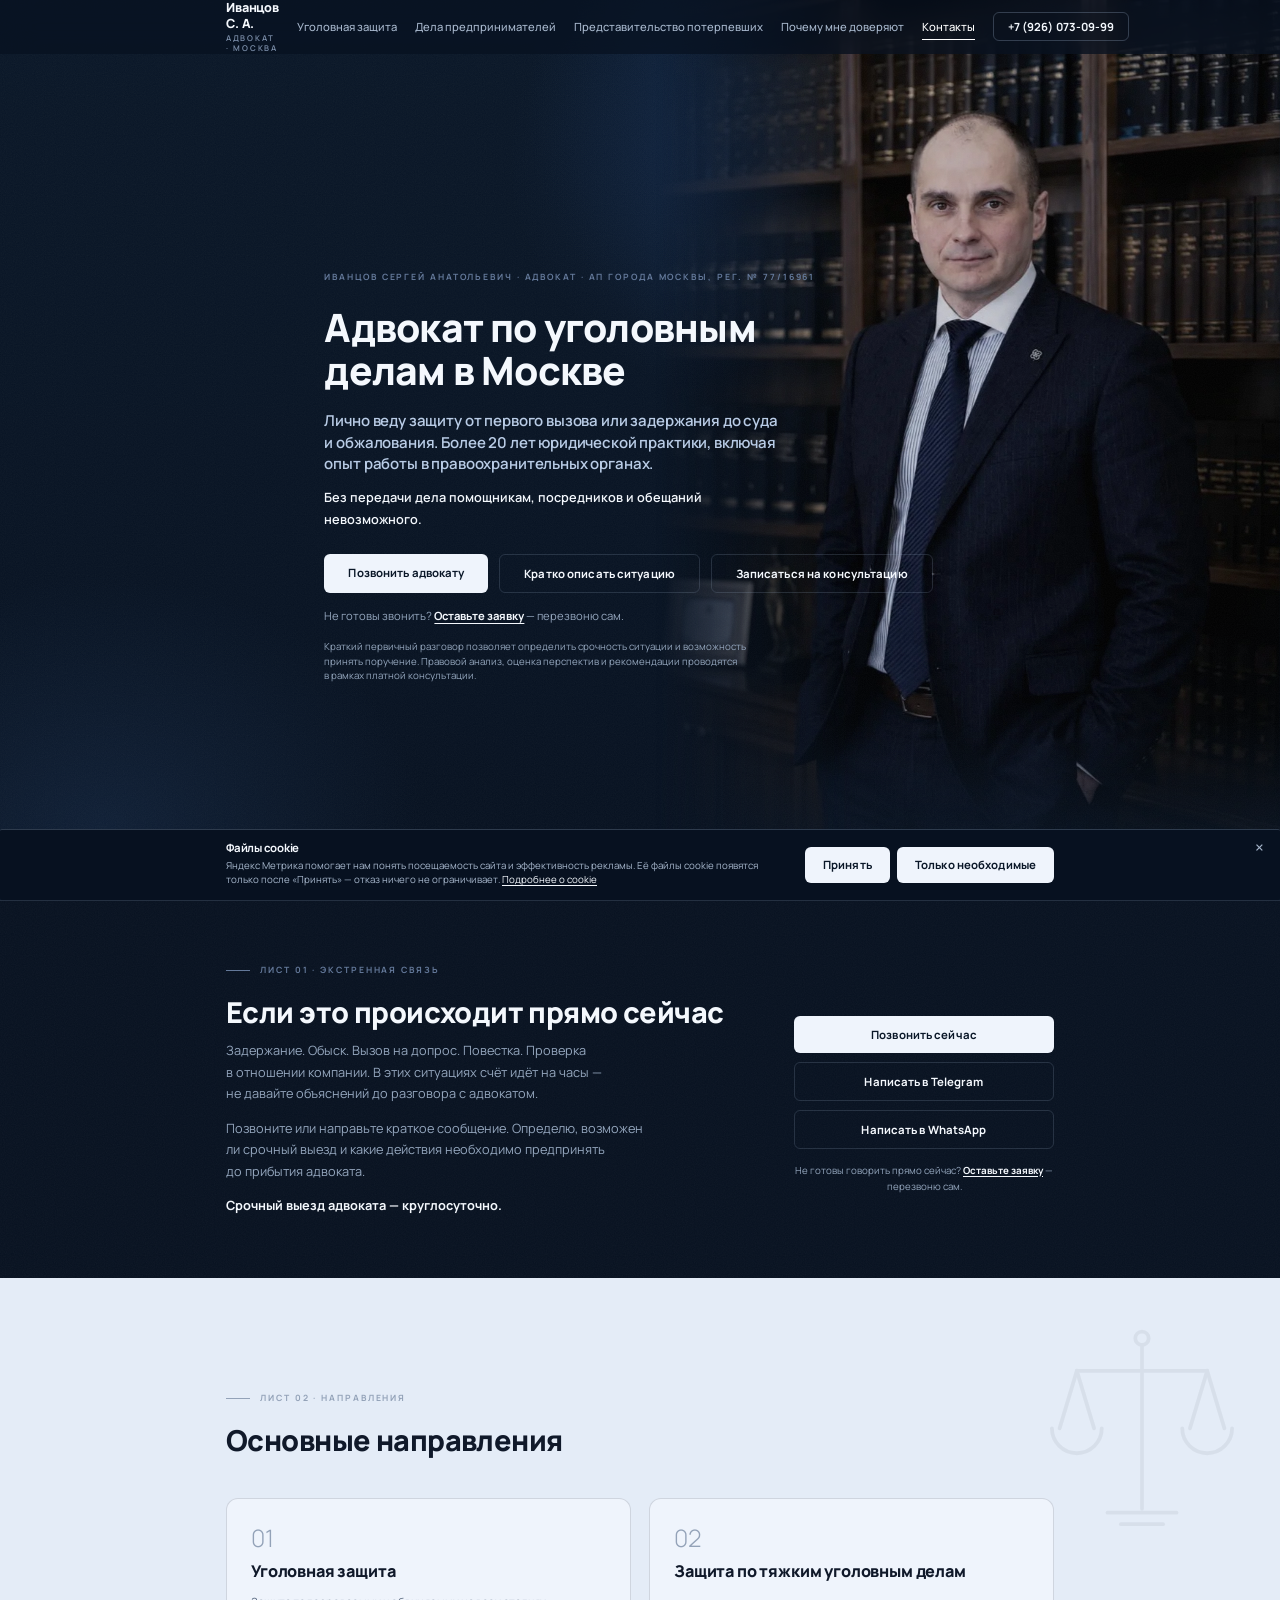
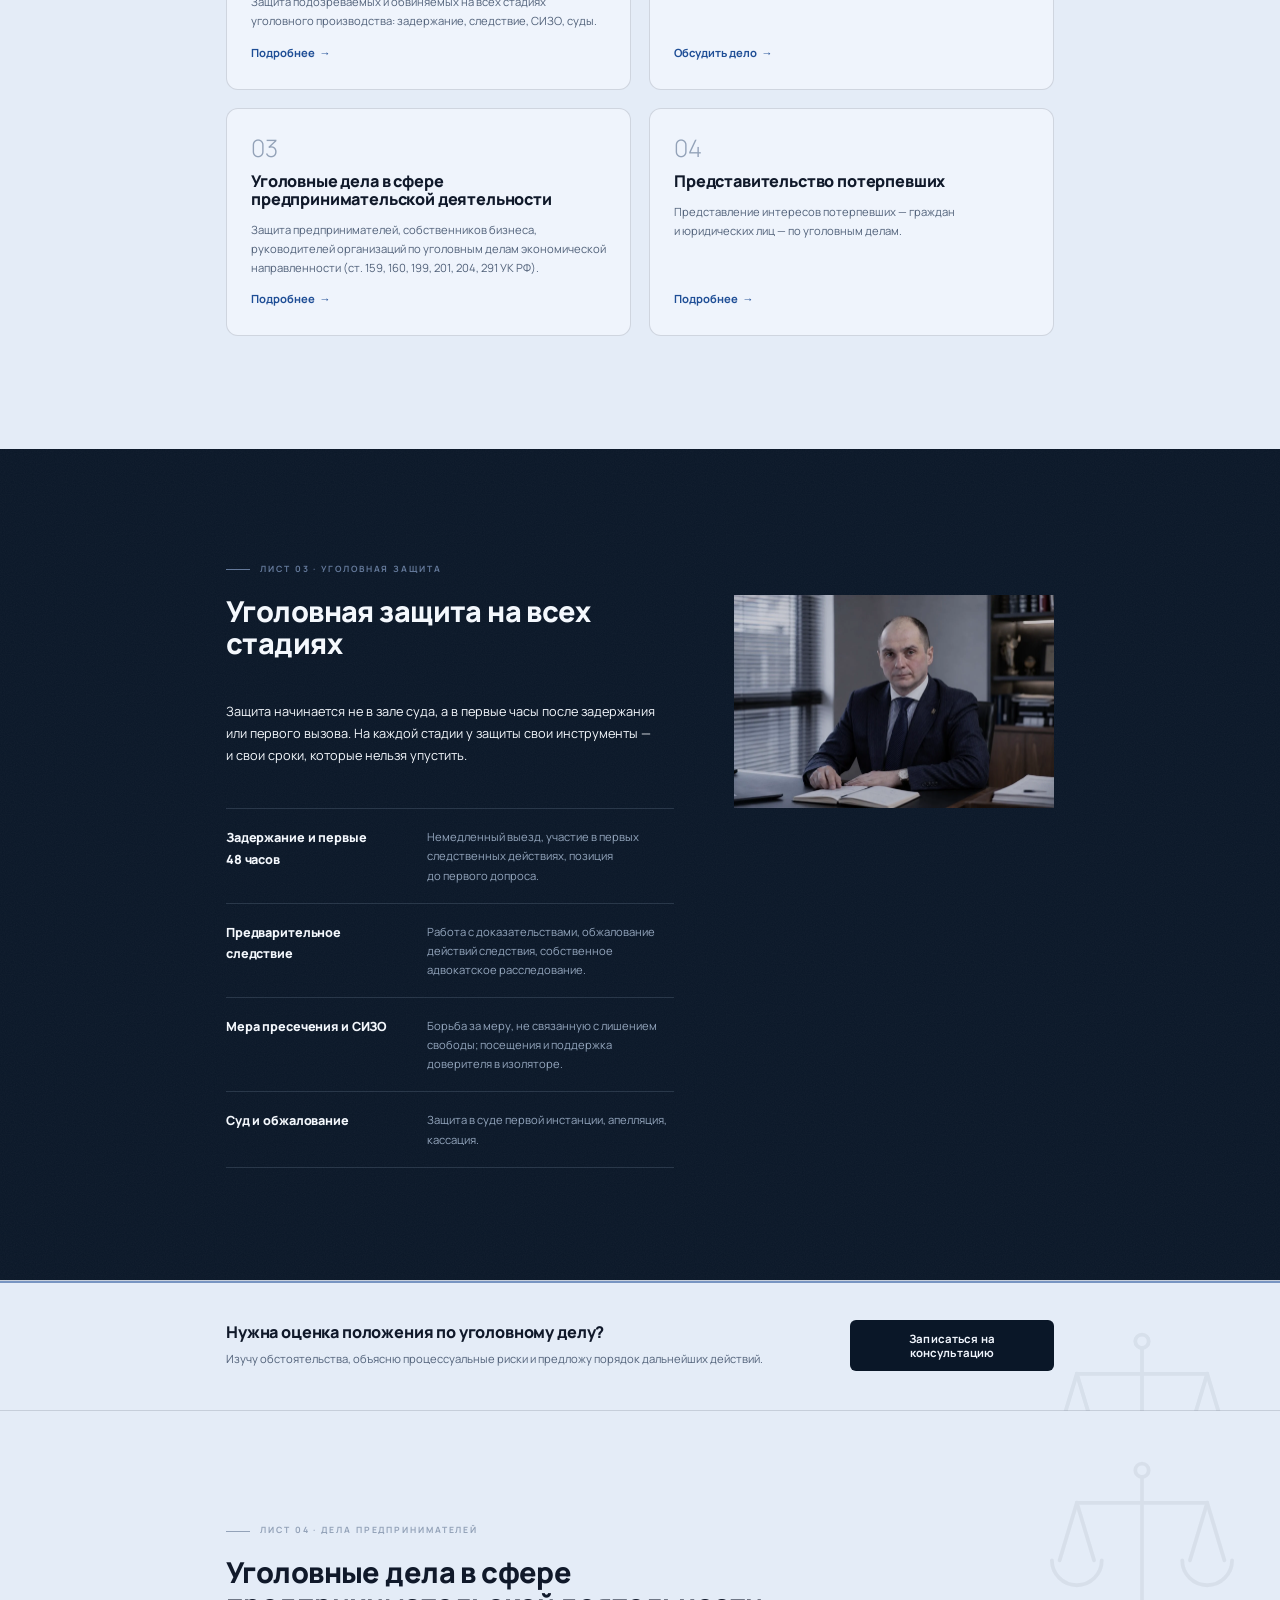
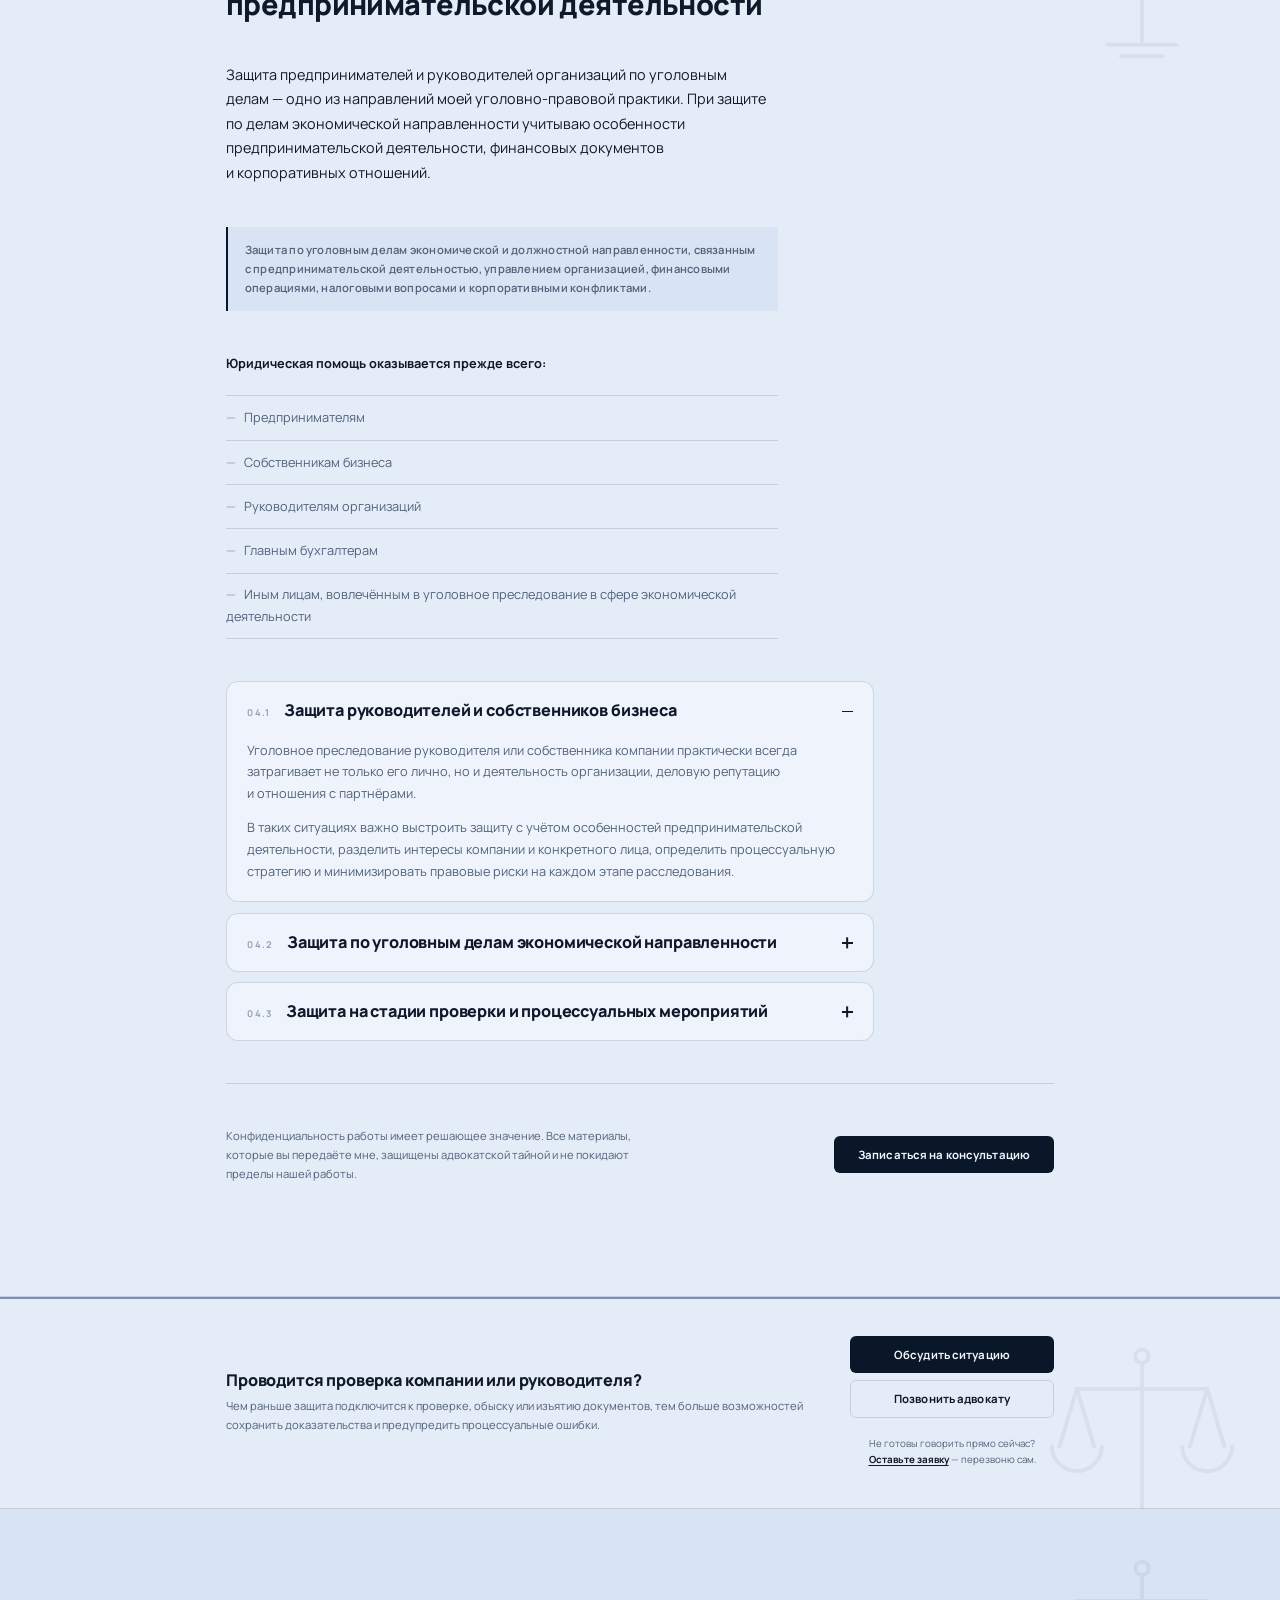
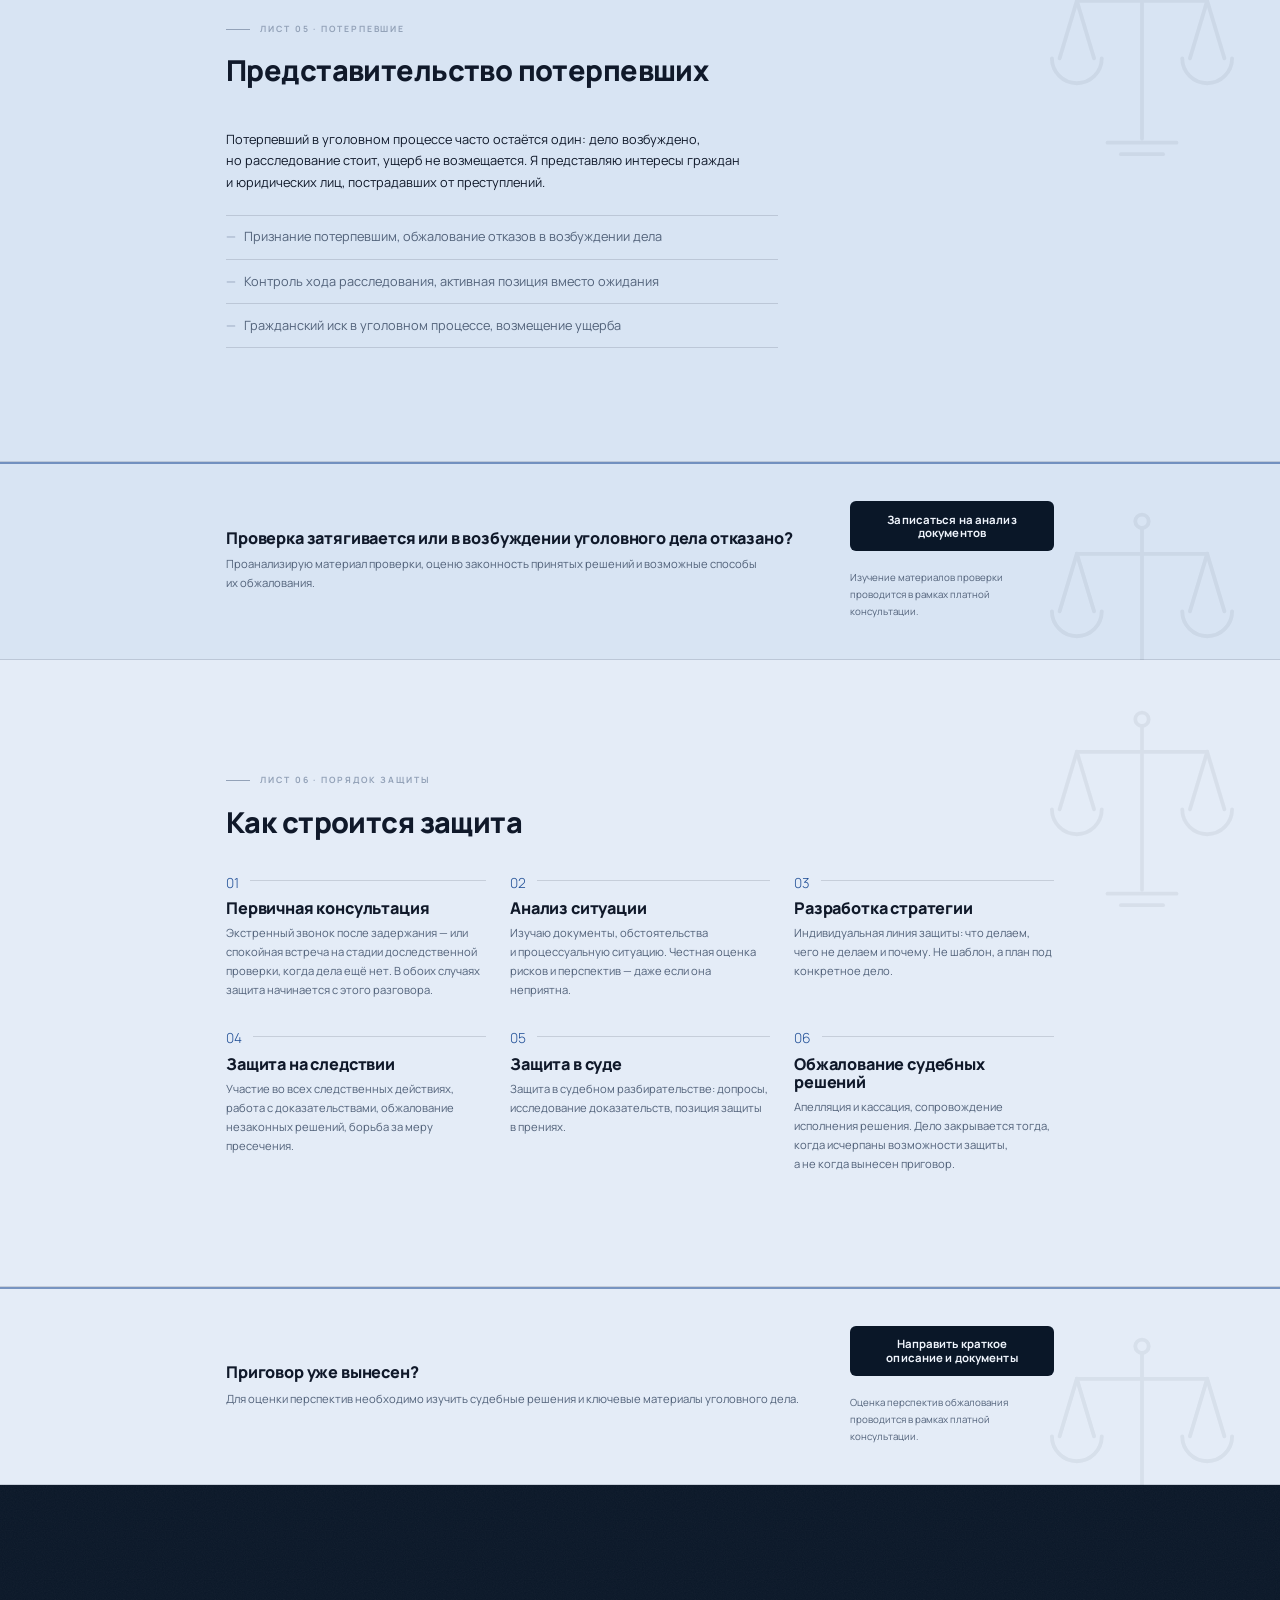
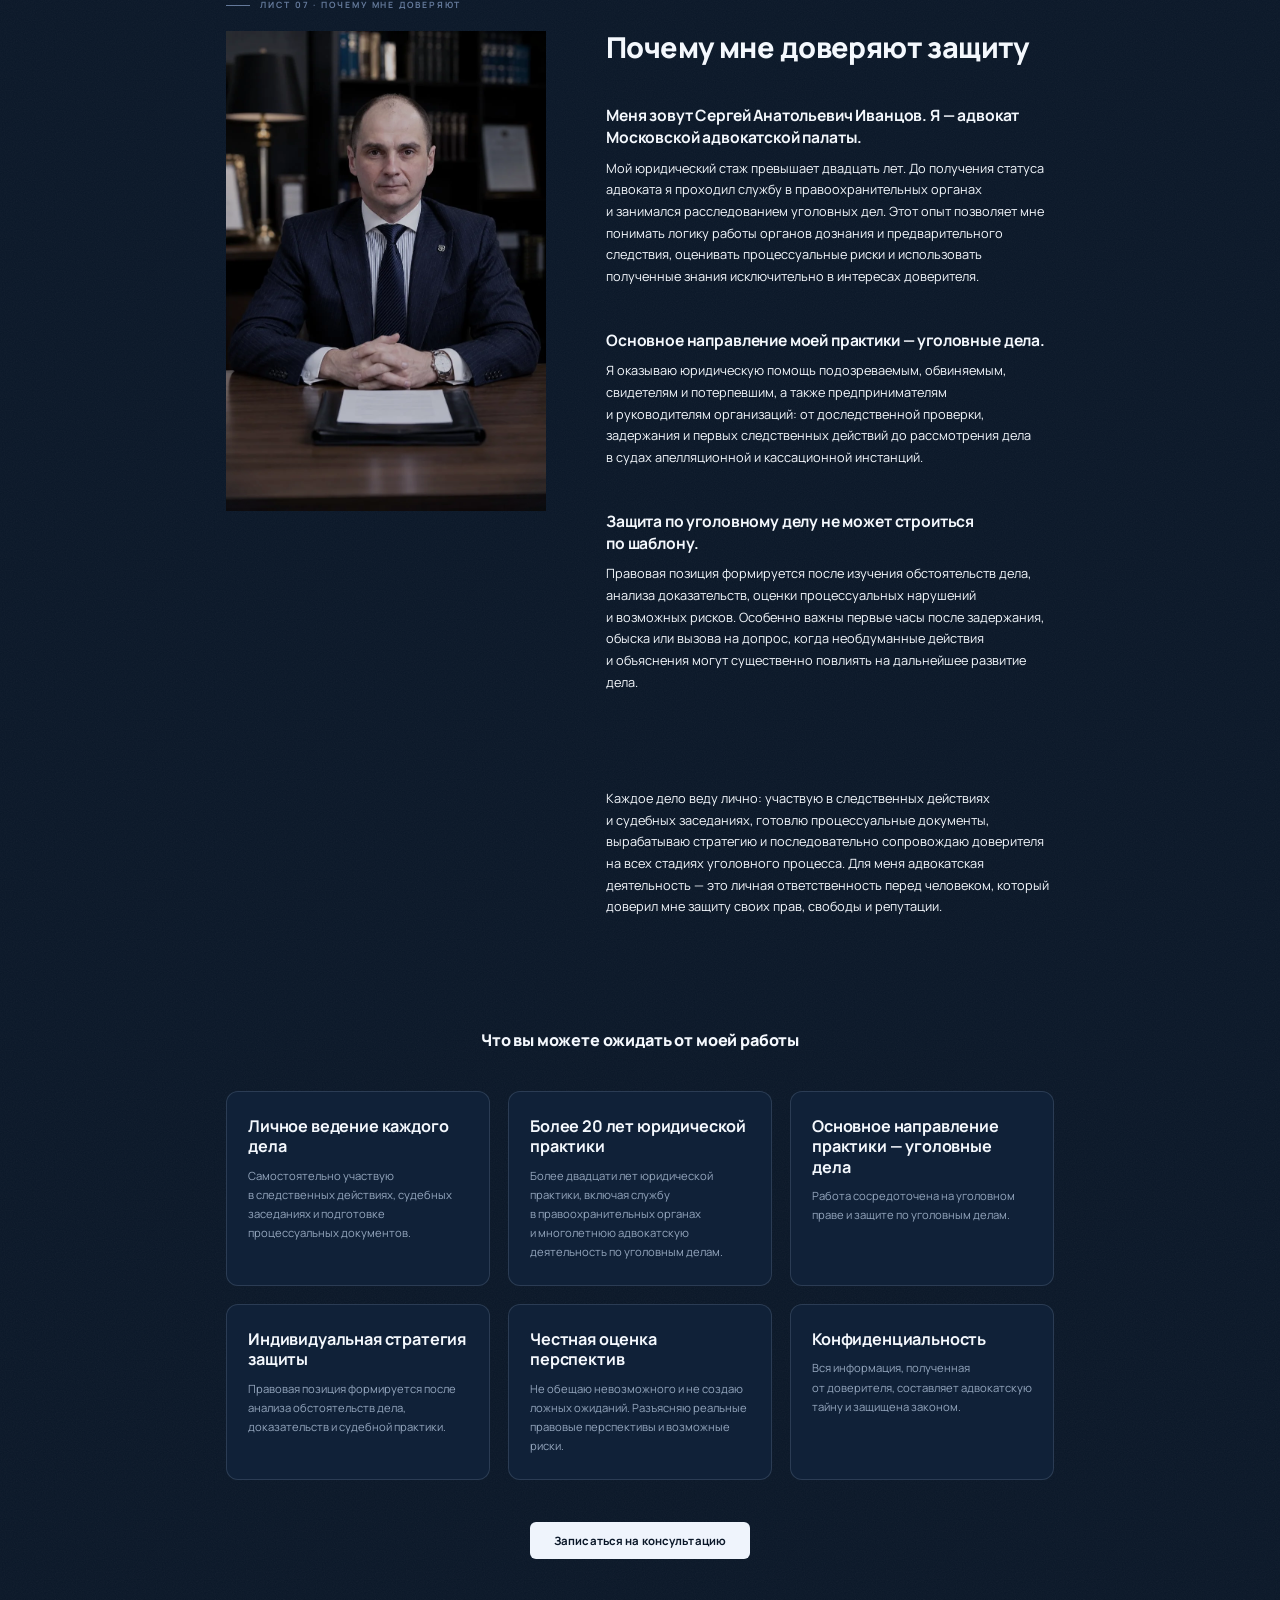
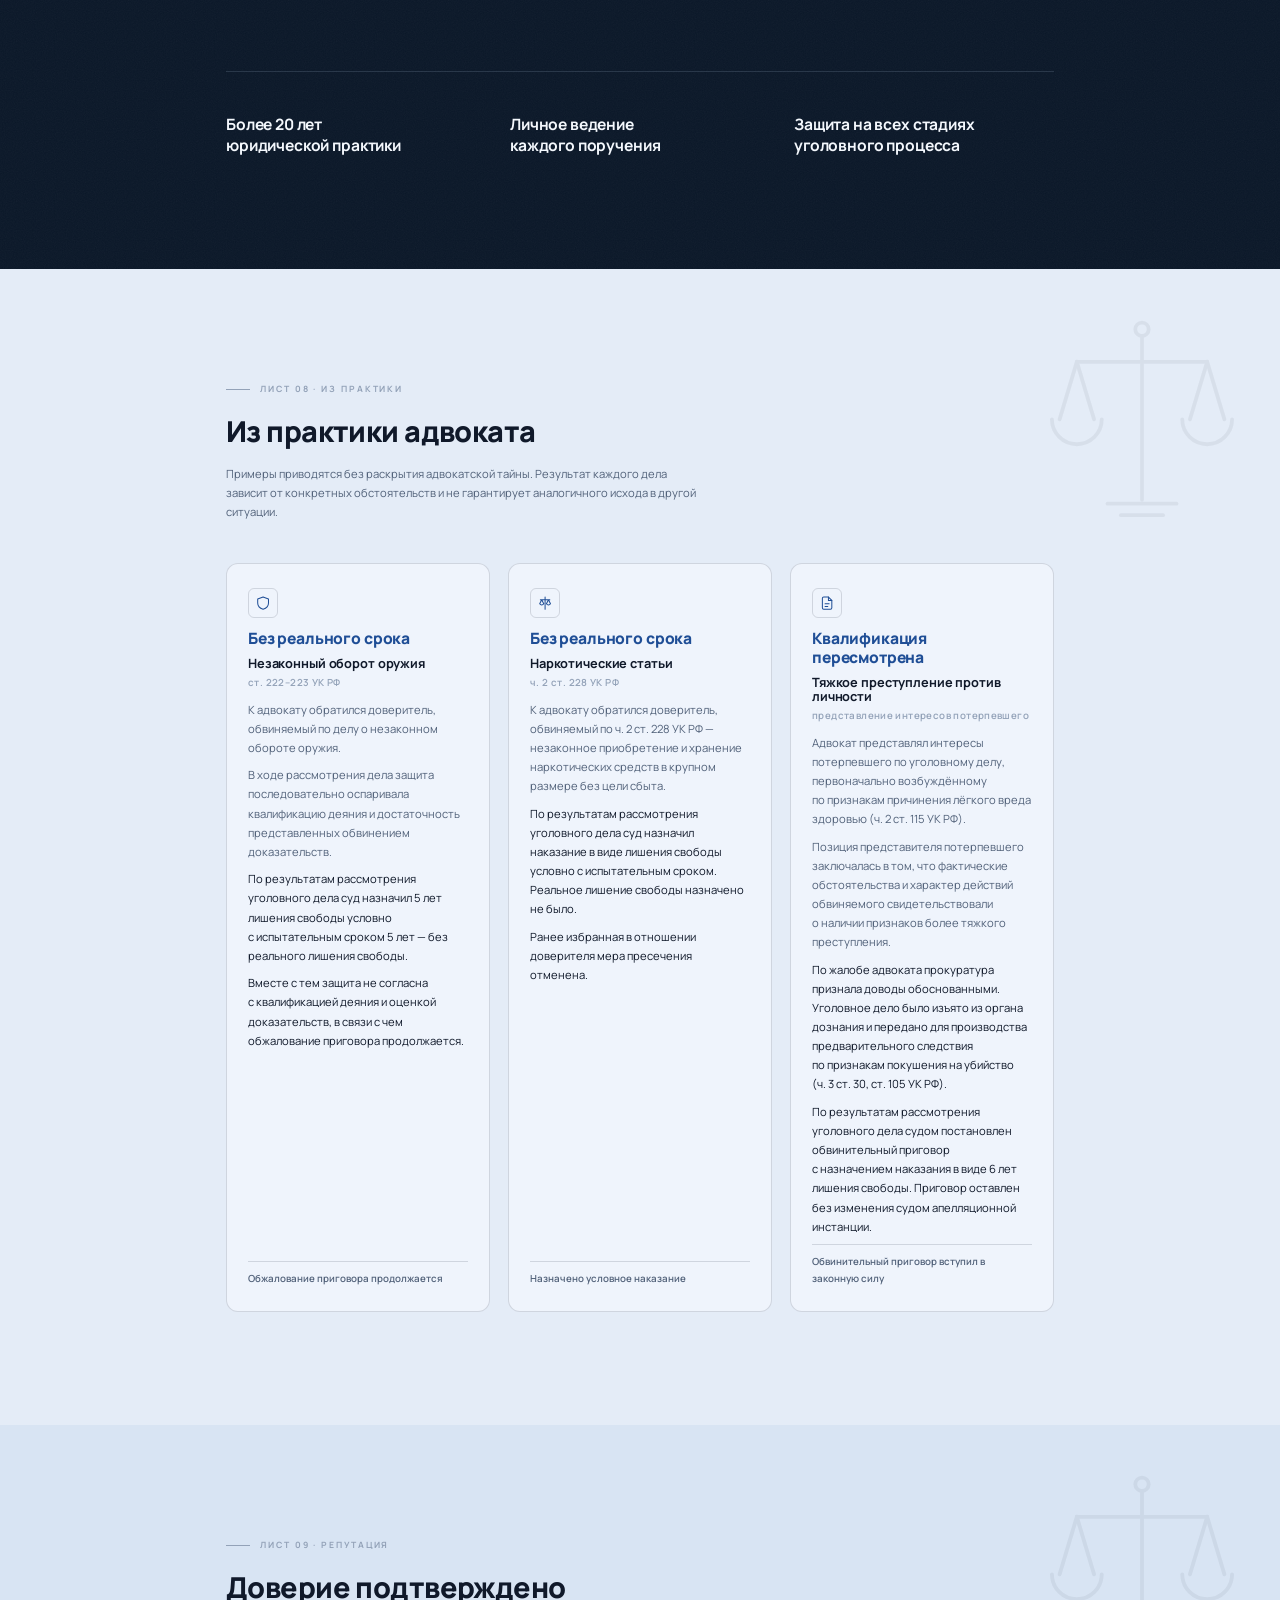
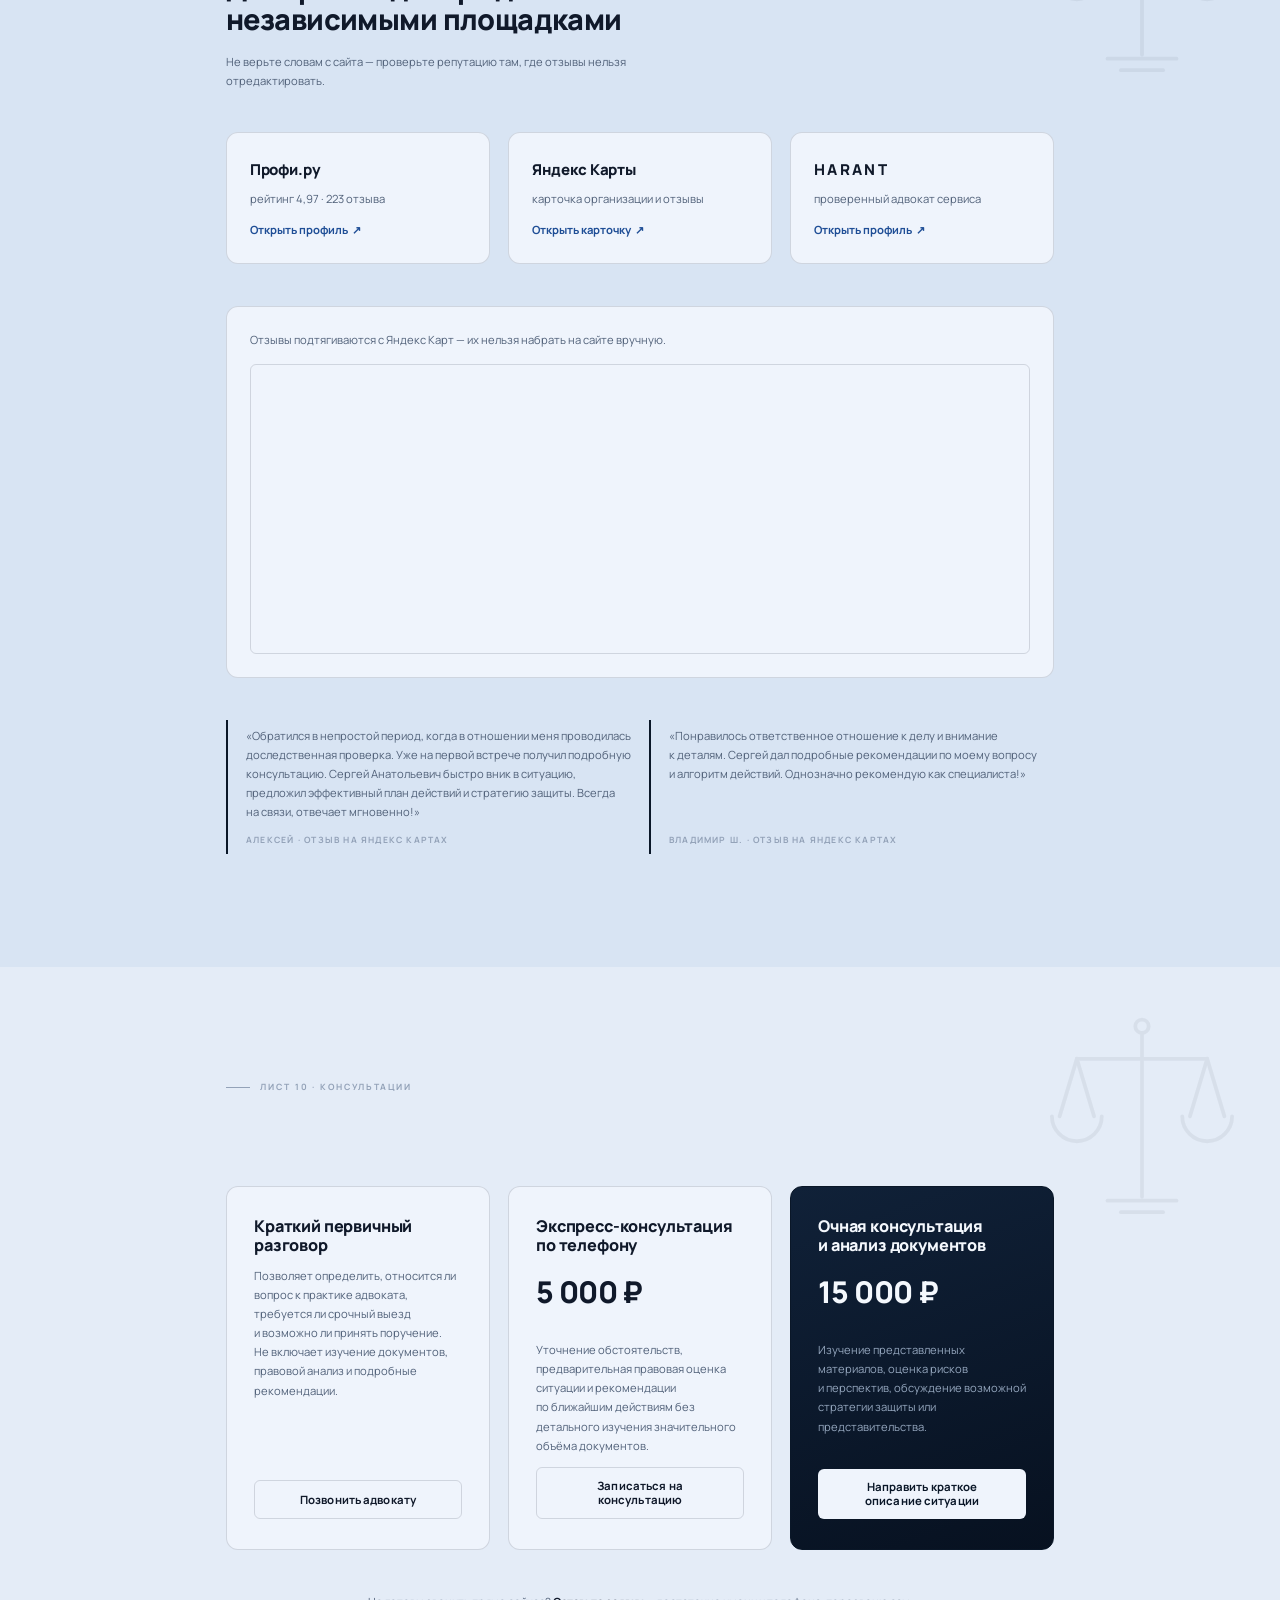
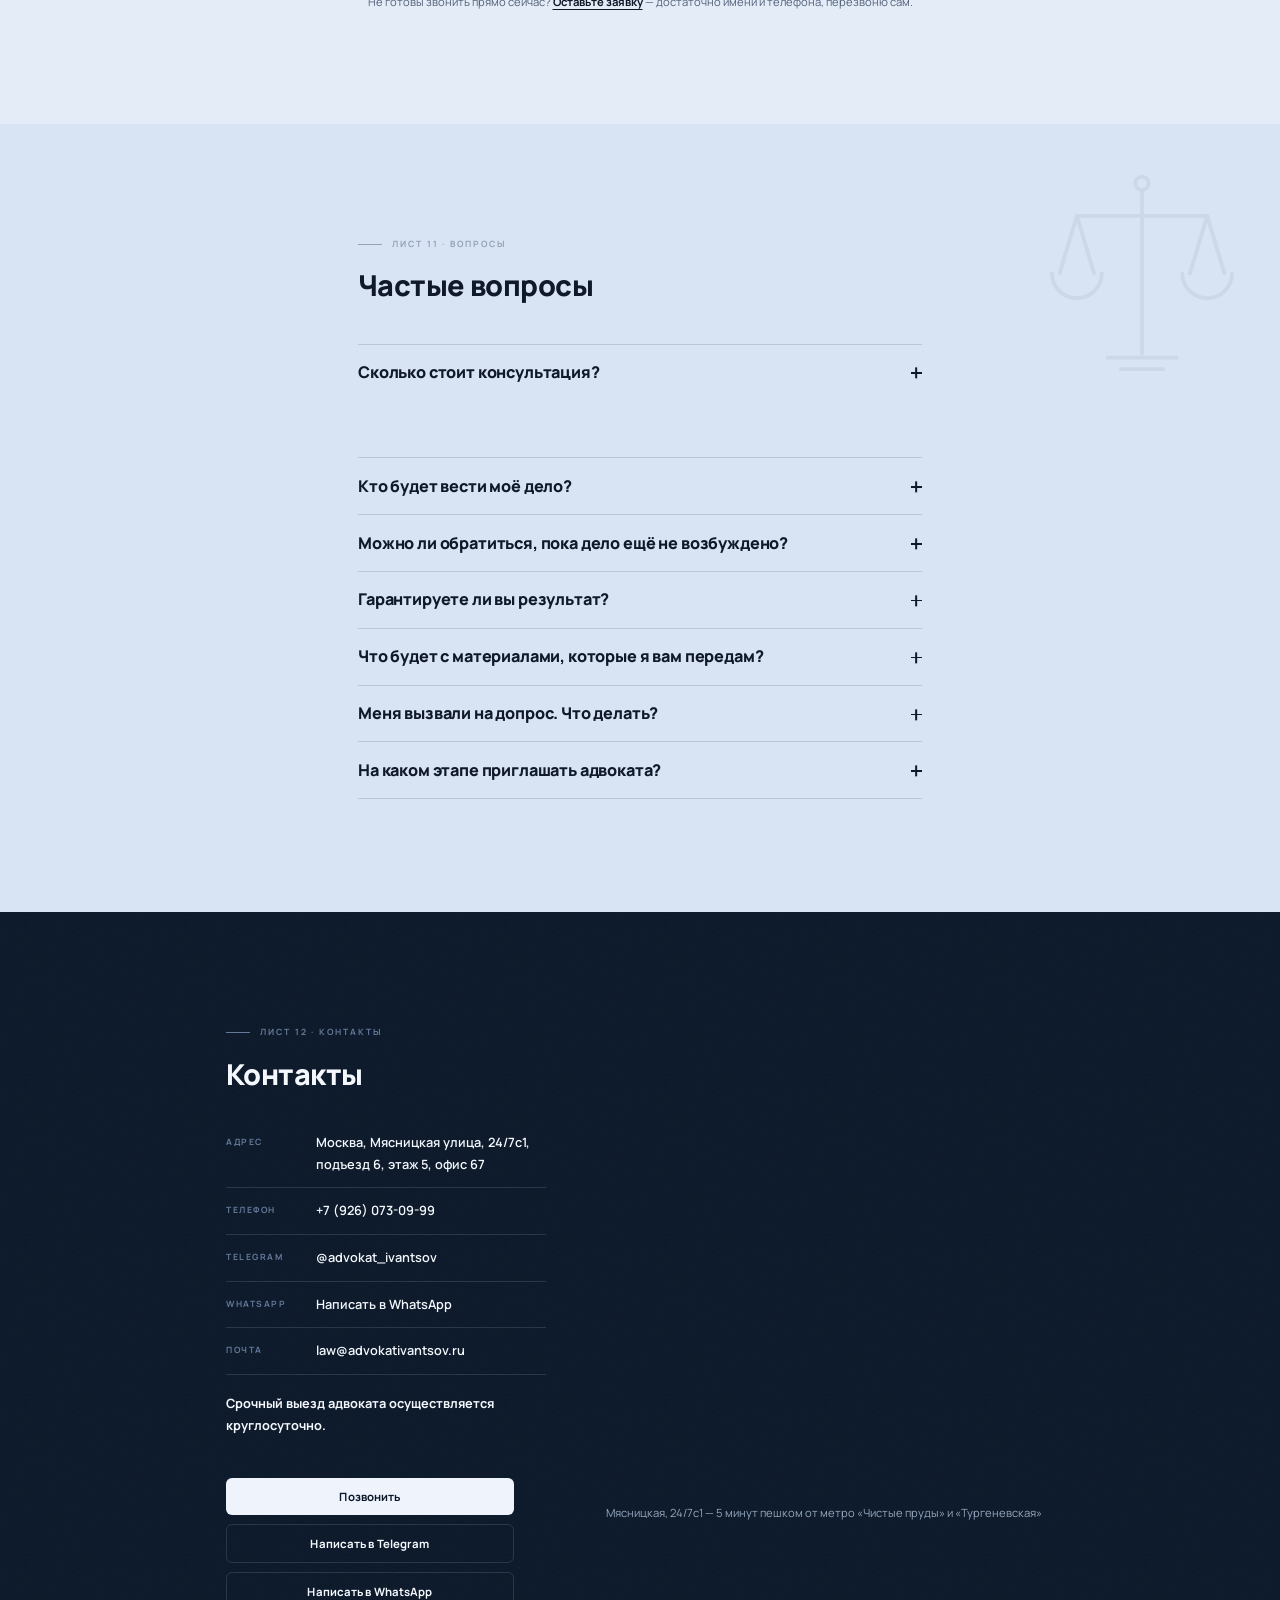
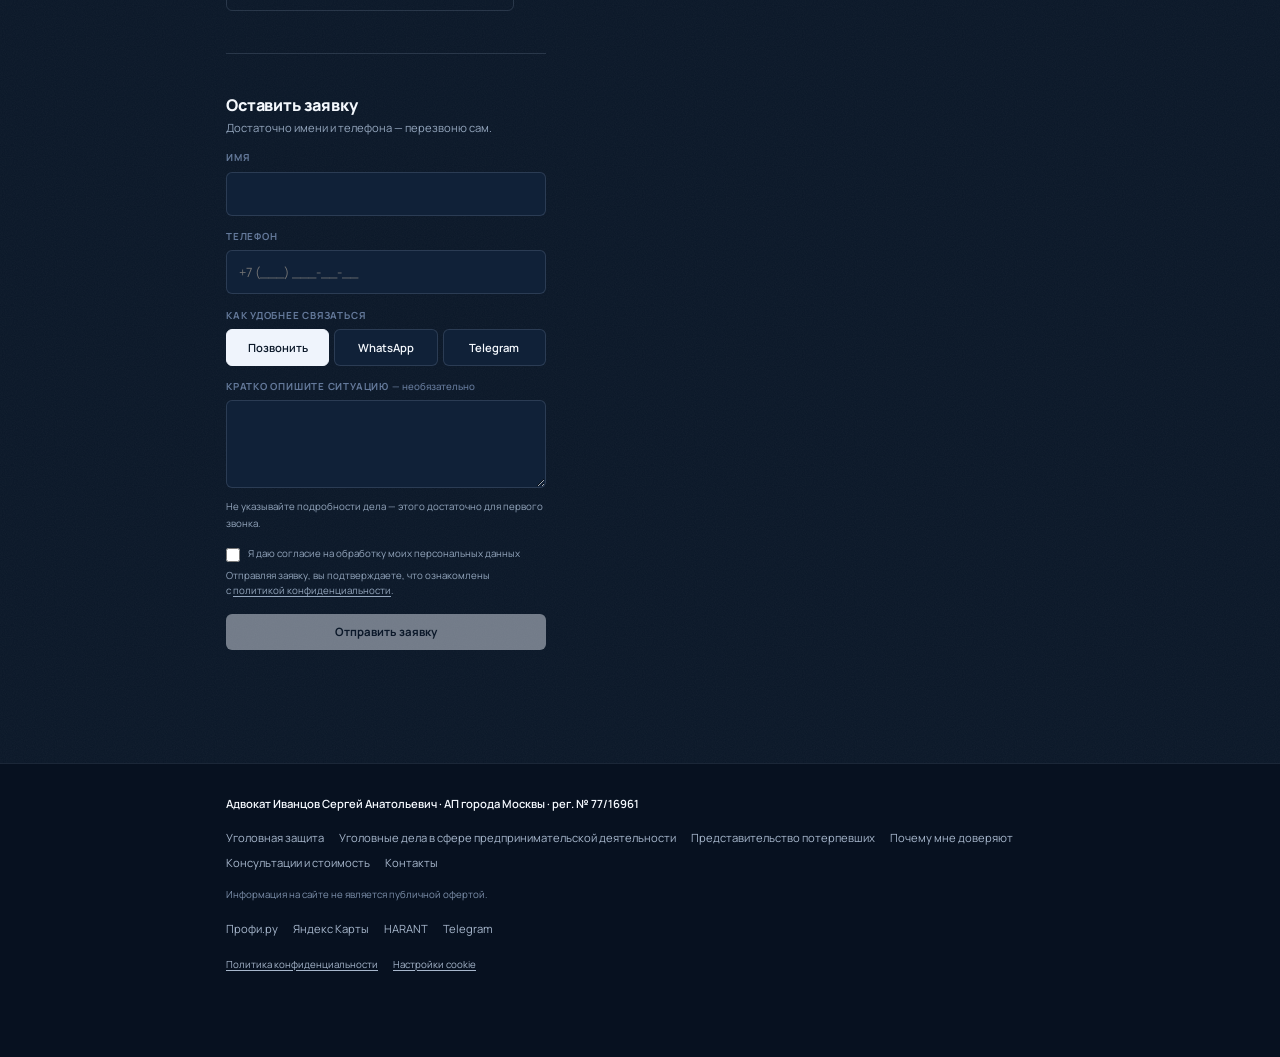
==== commit ebacf75b: "Убрана синяя полоса над плашкой cookie Это была рамка фокуса. Скрипт переводит фокус на плашку ради " ====
--- a/index.html
+++ b/index.html
@@ -52,8 +52,8 @@
   <link rel="preload" href="assets/fonts/manrope-cyrillic.woff2" as="font" type="font/woff2" crossorigin>
 
   <!-- Параметр v= менять при обновлении файлов — сбрасывает кэш браузера -->
-  <link rel="stylesheet" href="css/style.min.css?v=63">
-  <script src="js/main.min.js?v=63" defer></script>
+  <link rel="stylesheet" href="css/style.min.css?v=64">
+  <script src="js/main.min.js?v=64" defer></script>
 
   <!-- ===== Schema.org: Attorney ===== -->
   <script type="application/ld+json">
--- a/css/style.min.css
+++ b/css/style.min.css
@@ -1 +1 @@
-@font-face{font-family:Manrope;font-style:normal;font-weight:300 800;font-display:swap;src:url('../assets/fonts/manrope-cyrillic.woff2') format('woff2');unicode-range:U+0301,U+0400-045F,U+0490-0491,U+04B0-04B1,U+2116}@font-face{font-family:Manrope;font-style:normal;font-weight:300 800;font-display:swap;src:url('../assets/fonts/manrope-cyrillic-ext.woff2') format('woff2');unicode-range:U+0460-052F,U+1C80-1C8A,U+20B4,U+2DE0-2DFF,U+A640-A69F,U+FE2E-FE2F}@font-face{font-family:Manrope;font-style:normal;font-weight:300 800;font-display:swap;src:url('../assets/fonts/manrope-latin.woff2') format('woff2');unicode-range:U+0000-00FF,U+0131,U+0152-0153,U+02BB-02BC,U+02C6,U+02DA,U+02DC,U+0304,U+0308,U+0329,U+2000-206F,U+20AC,U+2122,U+2191,U+2193,U+2212,U+2215,U+FEFF,U+FFFD}@font-face{font-family:Manrope;font-style:normal;font-weight:300 800;font-display:swap;src:url('../assets/fonts/manrope-latin-ext.woff2') format('woff2');unicode-range:U+0100-02BA,U+02BD-02C5,U+02C7-02CC,U+02CE-02D7,U+02DD-02FF,U+0304,U+0308,U+0329,U+1D00-1DBF,U+1E00-1E9F,U+1EF2-1EFF,U+2020,U+20A0-20AB,U+20AD-20C0,U+2113,U+2C60-2C7F,U+A720-A7FF}:root{--navy-950:#071120;--navy-900:#0a1728;--navy-800:#102138;--navy-700:#1a3050;--royal:#1f4e96;--white:#ffffff;--grey-100:#e4ecf7;--grey-200:#d8e4f3;--grey-50:#eff4fc;--ink:#10192a;--slate:#52627a;--bg:var(--navy-900);--bg-alt:var(--navy-800);--fg:#f4f8fd;--muted:#94a6bd;--label:#64799a;--line:rgba(148, 168, 194, 0.2);--card:var(--navy-800);--cta-bg:var(--grey-50);--cta-fg:var(--navy-900);--font:"Manrope","Segoe UI","Arial",sans-serif;--fs-h1:clamp(1.9rem, 1.1rem + 3vw, 3.25rem);--fs-h2:clamp(1.5rem, 1.15rem + 1.6vw, 2.4rem);--fs-h3:clamp(1.1rem, 1rem + 0.5vw, 1.35rem);--fs-body:1.0625rem;--fs-small:0.9375rem;--fs-micro:0.8125rem;--space-section:clamp(4.5rem, 3rem + 6vw, 9.5rem);--space-block:clamp(2rem, 1.5rem + 2vw, 3.5rem);--container:74rem;--gutter:clamp(1.25rem, 4vw, 2.5rem);--radius-s:6px;--radius-m:12px;--ease-out:cubic-bezier(0.22, 1, 0.36, 1);--t-hover:0.7s;--t-reveal:1.15s;--t-hero-figure:0.95s;--t-hero-text:1.1s;--header-h:4.5rem;color-scheme:only light}.theme-light{--bg:var(--grey-100);--bg-alt:var(--grey-200);--fg:var(--ink);--muted:var(--slate);--label:#93a2b8;--line:rgba(16, 25, 42, 0.14);--card:var(--grey-50);--cta-bg:var(--navy-900);--cta-fg:var(--grey-50)}.theme-paper{--bg:var(--grey-200);--bg-alt:var(--grey-100);--fg:var(--ink);--muted:var(--slate);--label:#93a2b8;--line:rgba(16, 25, 42, 0.14);--card:var(--grey-50);--cta-bg:var(--navy-900);--cta-fg:var(--grey-50)}*,::after,::before{box-sizing:border-box;margin:0;padding:0}html{scroll-behavior:smooth;scroll-padding-top:calc(var(--header-h) + 1rem)}@media (min-width:64.01em){html{font-size:75%}}body{min-height:100vh;text-rendering:optimizeLegibility;-webkit-font-smoothing:antialiased}img{display:block;max-width:100%;height:auto}ol[role=list],ul[role=list]{list-style:none}a{color:inherit}button{font:inherit;color:inherit;background:0 0;border:0;cursor:pointer}input,textarea{font:inherit}body{font-family:var(--font);font-size:var(--fs-body);font-weight:400;line-height:1.7;color:var(--fg);background-color:var(--navy-900)}h1,h2,h3{font-weight:800;line-height:1.12;letter-spacing:-.02em}h1{font-size:var(--fs-h1)}h2{font-size:var(--fs-h2)}h3{font-size:var(--fs-h3);letter-spacing:-.01em}p+p{margin-top:1em}::selection{background:var(--royal);color:var(--white)}:focus-visible{outline:2px solid var(--royal);outline-offset:3px;border-radius:2px}.hero :focus-visible,.theme-dark :focus-visible{outline-color:var(--white)}.container{max-width:var(--container);margin-inline:auto;padding-inline:var(--gutter)}.container--narrow{max-width:52rem}.section{position:relative;padding-block:var(--space-section);background:var(--bg);color:var(--fg)}.section>.container{position:relative;z-index:1}.theme-dark::after{content:"";position:absolute;inset:0;z-index:0;pointer-events:none;background-image:url("data:image/svg+xml,%3Csvg xmlns='http://www.w3.org/2000/svg' width='160' height='160'%3E%3Cfilter id='n'%3E%3CfeTurbulence type='fractalNoise' baseFrequency='0.9' numOctaves='2' stitchTiles='stitch'/%3E%3CfeColorMatrix type='saturate' values='0'/%3E%3C/filter%3E%3Crect width='100%25' height='100%25' filter='url(%23n)'/%3E%3C/svg%3E");background-repeat:repeat;background-size:160px;opacity:.05}.theme-light::after,.theme-paper::after{content:"";position:absolute;top:clamp(1.5rem,4vw,3.5rem);right:clamp(1rem,4vw,3.5rem);z-index:0;width:clamp(8rem,20vw,16rem);aspect-ratio:200/240;background:url("data:image/svg+xml,%3Csvg xmlns='http://www.w3.org/2000/svg' viewBox='0 0 200 240' fill='none' stroke='%2310192a' stroke-width='4' stroke-linecap='round'%3E%3Ccircle cx='100' cy='18' r='7'/%3E%3Cline x1='100' y1='25' x2='100' y2='196'/%3E%3Cline x1='32' y1='52' x2='168' y2='52'/%3E%3Cline x1='32' y1='52' x2='14' y2='112'/%3E%3Cline x1='32' y1='52' x2='50' y2='112'/%3E%3Cpath d='M6 112 a26 26 0 0 0 52 0'/%3E%3Cline x1='168' y1='52' x2='150' y2='112'/%3E%3Cline x1='168' y1='52' x2='186' y2='112'/%3E%3Cpath d='M142 112 a26 26 0 0 0 52 0'/%3E%3Cline x1='64' y1='200' x2='136' y2='200'/%3E%3Cline x1='78' y1='212' x2='122' y2='212'/%3E%3C/svg%3E") center/contain no-repeat;opacity:.055;pointer-events:none}.section__title{max-width:46rem;margin-bottom:var(--space-block)}.section__note{max-width:40rem;margin-top:calc(var(--space-block) * -.6);margin-bottom:var(--space-block);color:var(--muted);font-size:var(--fs-small)}.split{display:grid;grid-template-columns:minmax(0,7fr) minmax(0,5fr);gap:clamp(2rem,5vw,5rem);align-items:start}.split--narrow{grid-template-columns:minmax(0,1fr);max-width:46rem}.sheet-label{margin-bottom:1.5rem;font-size:.72rem;font-weight:700;letter-spacing:.22em;text-transform:uppercase;color:var(--label)}.sheet-label::before{content:"";display:inline-block;width:2rem;height:1px;margin-right:.85rem;vertical-align:middle;background:var(--label)}.btn{display:inline-block;padding:.95rem 2rem;border-radius:var(--radius-s);font-weight:700;font-size:.95rem;letter-spacing:.01em;line-height:1.2;text-align:center;text-decoration:none;transition:background-color var(--t-hover) var(--ease-out),border-color var(--t-hover) var(--ease-out),color var(--t-hover) var(--ease-out),box-shadow var(--t-hover) var(--ease-out),transform var(--t-hover) var(--ease-out)}.btn--primary{background:var(--cta-bg);color:var(--cta-fg)}.btn--primary:hover{transform:translateY(-2px);box-shadow:0 14px 30px -14px rgba(7,17,32,.55)}.btn--ghost{border:1px solid var(--line);color:var(--fg)}.btn--ghost:hover{border-color:var(--fg);transform:translateY(-2px)}.btn--wide{display:block;width:100%}.header{position:fixed;inset:0 0 auto 0;z-index:40;height:var(--header-h);background:rgba(7,17,32,.72);-webkit-backdrop-filter:blur(16px);backdrop-filter:blur(16px);border-bottom:1px solid transparent;color:#f4f8fd;transition:background-color var(--t-hover) var(--ease-out),border-color var(--t-hover) var(--ease-out),transform var(--t-hover) var(--ease-out)}.header.is-scrolled{background:rgba(7,17,32,.92);border-bottom-color:rgba(148,168,194,.16)}.header.is-hidden{transform:translateY(-100%)}.header__inner{display:flex;align-items:center;gap:1.5rem;height:100%}.header__brand{display:flex;flex-direction:column;text-decoration:none;line-height:1.3}.header__brand-name{font-weight:800;font-size:1.05rem;letter-spacing:-.01em}.header__brand-role{font-size:.66rem;font-weight:600;letter-spacing:.22em;text-transform:uppercase;color:#7d90ab}.nav{display:flex;gap:clamp(.9rem,1.4vw,1.6rem);margin-inline:auto}.nav__link{position:relative;font-size:var(--fs-small);font-weight:500;color:#a7b7cc;text-decoration:none;white-space:nowrap;transition:color var(--t-hover) var(--ease-out)}.nav__link::after{content:"";position:absolute;left:0;bottom:-.35rem;width:100%;height:1px;background:currentColor;transform:scaleX(0);transform-origin:left;transition:transform var(--t-hover) var(--ease-out)}.nav__link.is-active,.nav__link:hover{color:var(--white)}.nav__link.is-active::after,.nav__link:hover::after{transform:scaleX(1)}.header__phone{--cta-bg:var(--grey-50);--cta-fg:var(--navy-900);padding:.55rem 1.15rem;border-color:rgba(148,168,194,.3);font-size:var(--fs-small);color:#f4f8fd;white-space:nowrap}.header__phone:hover{border-color:var(--white)}.burger{display:none;position:relative;width:2.5rem;height:2.5rem}.burger__line{position:absolute;left:.5rem;right:.5rem;height:1.5px;background:#f4f8fd;transition:transform var(--t-hover) var(--ease-out)}.burger__line:first-child{top:1.05rem}.burger__line:nth-child(2){top:1.45rem}.burger[aria-expanded=true] .burger__line:first-child{transform:translateY(.2rem) rotate(45deg)}.burger[aria-expanded=true] .burger__line:nth-child(2){transform:translateY(-.2rem) rotate(-45deg)}.hero{position:relative;display:flex;align-items:center;min-height:100svh;padding-top:var(--header-h);overflow:hidden;background:var(--navy-900);color:var(--fg)}.hero__backdrop{position:absolute;inset:0;background:radial-gradient(60rem 44rem at 76% 12%,rgba(31,78,150,.34),transparent 62%),radial-gradient(38rem 30rem at 8% 92%,rgba(26,48,80,.45),transparent 70%),linear-gradient(180deg,var(--navy-900),var(--navy-950));opacity:0;transition:opacity calc(var(--t-hero-figure) + .6s) var(--ease-out)}.is-loaded .hero__backdrop{opacity:1}.hero__backdrop::after{content:"";position:absolute;inset:0;background:radial-gradient(50rem 36rem at 70% 18%,rgba(74,125,214,.16),transparent 65%);animation:36s ease-in-out infinite hero-breathe}@keyframes hero-breathe{0%,100%{opacity:.35;transform:translate3d(0,0,0)}50%{opacity:1;transform:translate3d(-2%,1.5%,0)}}.hero__figure{position:absolute;inset-block:0;right:0;width:clamp(20rem,52vw,52rem);overflow:hidden;-webkit-mask-image:linear-gradient(to right,transparent 0%,#000 32%);mask-image:linear-gradient(to right,transparent 0%,#000 32%);opacity:0;clip-path:inset(0 0 0 100%);transition:opacity calc(var(--t-hero-figure) * .9) var(--ease-out),clip-path calc(var(--t-hero-figure) + .55s) var(--ease-out);transition-delay:0.1s}.is-loaded .hero__figure{opacity:1;clip-path:inset(0 0 0 0)}.hero__figure::after{content:"";position:absolute;inset:0;pointer-events:none;background:linear-gradient(to top,var(--navy-900) 0,rgba(10,23,40,0) 20%),radial-gradient(125% 95% at 68% 28%,transparent 42%,rgba(7,17,32,.6) 100%)}.hero__parallax{width:100%;height:100%}@media (min-width:64em){.hero__parallax{will-change:transform}}.hero__portrait{width:100%;height:100%;object-fit:cover;object-position:62% top;animation:30s ease-in-out infinite alternate hero-drift}@keyframes hero-drift{from{transform:scale(1.04) translate3d(0,0,0)}to{transform:scale(1.1) translate3d(-1.4%,-1.2%,0)}}.hero__content{position:relative;z-index:1;width:100%;padding-block:clamp(2.5rem,6vh,4.5rem)}@media (min-width:64.01em){.hero__content{max-width:54%}.hero__lead,.hero__note,.hero__title{max-width:none}}.js .hero__actions,.js .hero__alt,.js .hero__case-label,.js .hero__lead,.js .hero__note,.js .hero__subtitle,.js .hero__title{opacity:0;transform:translateY(1.6rem);transition:opacity var(--t-hero-text) var(--ease-out),transform var(--t-hero-text) var(--ease-out)}.is-loaded .hero__actions,.is-loaded .hero__alt,.is-loaded .hero__case-label,.is-loaded .hero__lead,.is-loaded .hero__note,.is-loaded .hero__subtitle,.is-loaded .hero__title{opacity:1;transform:none}.is-loaded .hero__case-label{transition-delay:0.35s}.is-loaded .hero__title{transition-delay:0.5s}.is-loaded .hero__subtitle{transition-delay:0.68s}.is-loaded .hero__lead{transition-delay:0.82s}.is-loaded .hero__actions{transition-delay:0.95s}.is-loaded .hero__alt{transition-delay:1.05s}.is-loaded .hero__note{transition-delay:1.12s}.hero__case-label{margin-bottom:1.75rem;font-size:.72rem;font-weight:700;letter-spacing:.22em;text-transform:uppercase;color:#64799a}.hero__title{max-width:44rem}.hero__subtitle{max-width:38rem;margin-top:1.4rem;font-size:clamp(1.02rem, .95rem + .5vw, 1.25rem);font-weight:600;line-height:1.45;letter-spacing:-.01em;color:#b9cce6}.hero__lead{max-width:33rem;margin-top:1rem;font-weight:600;color:var(--fg)}.hero__actions{display:flex;flex-wrap:wrap;gap:.9rem;margin-top:2rem}.hero__alt{margin-top:1.1rem;font-size:var(--fs-small);color:var(--muted)}.hero__alt a,.pricing__alt a{font-weight:700;color:var(--fg);text-decoration:underline;text-underline-offset:0.25em}.pricing__alt{margin-top:var(--space-block);font-size:var(--fs-small);color:var(--muted);text-align:center}.hero__note{max-width:36rem;margin-top:1.25rem;font-size:var(--fs-micro);line-height:1.5;color:var(--muted)}.urgent{padding-block:calc(var(--space-section) * 0.55);border-top:1px solid var(--line);background:var(--navy-950)}.urgent__grid{display:grid;grid-template-columns:minmax(0,8fr) minmax(0,4fr);gap:clamp(2rem,4vw,4rem);align-items:center}.urgent .section__title{margin-bottom:1rem}.urgent__desc{color:var(--muted);max-width:36rem}.urgent__note{margin-top:1rem;font-weight:700;color:var(--fg)}.urgent__actions{display:grid;gap:.8rem;align-content:start}.urgent__actions .cta__alt{margin-top:.35rem}.services{display:grid;grid-template-columns:repeat(2,minmax(0,1fr));gap:1.5rem}.service{display:flex;flex-direction:column;gap:1rem;padding:2.25rem 2rem;border:1px solid var(--line);border-radius:var(--radius-m);background:var(--card);text-decoration:none;transition:border-color var(--t-hover) var(--ease-out),box-shadow var(--t-hover) var(--ease-out),transform var(--t-hover) var(--ease-out)}.service:hover{border-color:var(--navy-900);box-shadow:0 24px 44px -30px rgba(7,17,32,.4);transform:translateY(-4px)}.service__num{font-size:2rem;font-weight:300;line-height:1;letter-spacing:-.02em;color:var(--label)}.service__desc{font-size:var(--fs-small);color:var(--muted)}.service__more{margin-top:auto;font-size:var(--fs-small);font-weight:700;color:var(--royal)}.service__more::after{content:"→";display:inline-block;margin-left:.35rem;transition:transform var(--t-hover) var(--ease-out)}.service:hover .service__more::after{transform:translateX(4px)}.stage-list{margin-top:var(--space-block);border-top:1px solid var(--line)}.stage{display:grid;grid-template-columns:minmax(0,5fr) minmax(0,7fr);gap:.5rem 2rem;padding-block:1.5rem;border-bottom:1px solid var(--line)}.stage__name{font-weight:800;font-size:1.05rem;letter-spacing:-.01em}.stage__desc{font-size:var(--fs-small);color:var(--muted)}.check-list{margin-top:1.75rem;border-top:1px solid var(--line)}.check-list li{padding-block:0.9rem;border-bottom:1px solid var(--line);color:var(--muted)}.check-list li::before{content:"—";margin-right:.7rem;color:var(--label)}.dissolve-img{width:100%;-webkit-mask-image:radial-gradient(120% 120% at 50% 40%,#000 55%,transparent 98%);mask-image:radial-gradient(120% 120% at 50% 40%,#000 55%,transparent 98%)}.business__intro{max-width:46rem;font-size:clamp(1.0625rem, 1rem + .35vw, 1.2rem)}.business__scope{max-width:46rem;margin-block:var(--space-block);padding:1.1rem 1.4rem;border-left:2px solid var(--navy-900);background:var(--bg-alt);font-size:var(--fs-small);font-weight:600;letter-spacing:.02em;color:var(--muted)}.business__clients{max-width:46rem;margin-bottom:var(--space-block)}.business__clients-lead{font-weight:700;color:var(--fg)}.business__outro{display:flex;flex-wrap:wrap;align-items:center;justify-content:space-between;gap:1.5rem;margin-top:var(--space-block);padding-top:var(--space-block);border-top:1px solid var(--line)}.business__secrecy{max-width:34rem;color:var(--muted);font-size:var(--fs-small)}.accordion{display:grid;gap:.85rem;max-width:54rem}.acc{border:1px solid var(--line);border-radius:var(--radius-m);background:var(--card);transition:border-color var(--t-hover) var(--ease-out),box-shadow var(--t-hover) var(--ease-out)}.acc:hover{border-color:var(--navy-900)}.theme-dark .acc:hover{border-color:var(--muted)}.acc__heading{font-size:inherit}.acc__head{display:flex;align-items:baseline;gap:1.1rem;width:100%;padding:1.5rem 1.7rem;text-align:left}.acc__index{font-size:.78rem;font-weight:700;letter-spacing:.14em;color:var(--label)}.acc__title{flex-grow:1;font-weight:800;font-size:var(--fs-h3);letter-spacing:-.01em;line-height:1.3}.acc__marker{position:relative;align-self:center;flex-shrink:0;width:.9rem;height:.9rem}.acc__marker::after,.acc__marker::before{content:"";position:absolute;inset:50% auto auto 0;width:100%;height:1.5px;background:currentColor;transition:transform var(--t-hover) var(--ease-out)}.acc__marker::after{transform:rotate(90deg)}.acc__head[aria-expanded=true] .acc__marker::after{transform:rotate(0)}.acc__panel{display:grid;grid-template-rows:1fr}.js .acc__panel{grid-template-rows:0fr;transition:grid-template-rows var(--t-hover) var(--ease-out)}.js .acc__panel.is-open{grid-template-rows:1fr}.acc__body{overflow:hidden;min-height:0;padding-inline:1.7rem;color:var(--muted)}.acc__body>:last-child{margin-bottom:1.6rem}.accordion--lines{gap:0}.accordion--lines .acc{border:0;border-top:1px solid var(--line);border-radius:0;background:0 0}.accordion--lines .acc:last-child{border-bottom:1px solid var(--line)}.accordion--lines .acc__head{padding-inline:0;padding-block:1.45rem}.accordion--lines .acc__body{padding-inline:0}.accordion--lines .acc__title{transition:color var(--t-hover) var(--ease-out)}.accordion--lines .acc__head:hover .acc__title{color:var(--royal)}.steps{display:grid;grid-template-columns:repeat(3,minmax(0,1fr));gap:3rem 2rem}.step{position:relative;padding-top:1.5rem;border-top:1px solid var(--line)}.step__num{position:absolute;top:-.85rem;left:0;padding-right:.85rem;background:var(--bg);font-size:1.15rem;font-weight:300;letter-spacing:.02em;color:var(--royal)}.step__title{margin-bottom:.5rem}.step__desc{font-size:var(--fs-small);color:var(--muted)}.about{display:grid;grid-template-columns:minmax(0,5fr) minmax(0,7fr);gap:clamp(2rem,5vw,5rem);align-items:start}.about__media{position:sticky;top:calc(var(--header-h) + 1.5rem)}.about__list{margin-top:1.75rem}.about__list li{padding-block:0.75rem;border-bottom:1px solid var(--line);font-size:var(--fs-small);color:var(--muted)}.about__list li::before{content:"—";margin-right:.7rem;color:var(--label)}.about__quote{margin-bottom:var(--space-block);padding-left:1.5rem;border-left:2px solid var(--fg);font-size:clamp(1.2rem, 1.05rem + .7vw, 1.55rem);font-weight:700;letter-spacing:-.01em;line-height:1.45}.about__sub{margin-top:var(--space-block);margin-bottom:.9rem;font-size:.8rem;font-weight:700;letter-spacing:.2em;text-transform:uppercase;color:var(--muted)}.about__lead{margin-top:var(--space-block);margin-bottom:.75rem;font-size:clamp(1.05rem, 1rem + .45vw, 1.3rem);font-weight:700;line-height:1.4;letter-spacing:-.01em;color:var(--fg)}.about__lead+p,.about__lead:first-of-type{margin-top:0}.merits__title{margin-top:var(--space-section);margin-bottom:var(--space-block);text-align:center}.merits{display:grid;grid-template-columns:repeat(3,minmax(0,1fr));gap:1.5rem}.merit{padding:2rem 1.75rem;border:1px solid var(--line);border-radius:var(--radius-m);background:var(--bg-alt)}.merit__title{margin-bottom:.75rem;font-size:var(--fs-h3);font-weight:700;line-height:1.25;letter-spacing:-.01em}.merit__desc{font-size:var(--fs-small);color:var(--muted)}.merits__cta{margin-top:var(--space-block);text-align:center}.facts{display:grid;grid-template-columns:repeat(3,minmax(0,1fr));gap:1.25rem 2rem;margin-top:var(--space-section);padding-top:var(--space-block);border-top:1px solid var(--line)}.fact{font-size:clamp(1.05rem, .95rem + .5vw, 1.3rem);font-weight:700;line-height:1.35;letter-spacing:-.01em;text-wrap:balance}.platforms{display:grid;grid-template-columns:repeat(3,minmax(0,1fr));gap:1.5rem}.platform{display:flex;flex-direction:column;gap:.5rem;padding:2rem 1.9rem;border:1px solid var(--line);border-radius:var(--radius-m);background:var(--card);text-decoration:none;transition:border-color var(--t-hover) var(--ease-out),box-shadow var(--t-hover) var(--ease-out),transform var(--t-hover) var(--ease-out)}.platform:hover{border-color:var(--navy-900);box-shadow:0 24px 44px -30px rgba(7,17,32,.4);transform:translateY(-4px)}.platform__logo{font-weight:800;font-size:1.25rem;letter-spacing:-.01em}.platform__logo--harant{letter-spacing:.16em}.platform__meta{font-size:var(--fs-small);color:var(--muted)}.platform__link{margin-top:.5rem;font-size:var(--fs-small);font-weight:700;color:var(--royal)}.platform__link::after{content:"↗";display:inline-block;margin-left:.35rem;transition:transform var(--t-hover) var(--ease-out)}.platform:hover .platform__link::after{transform:translate(3px,-3px)}.widget{margin-top:var(--space-block);padding:1.9rem;border:1px solid var(--line);border-radius:var(--radius-m);background:var(--card)}.widget__caption{margin-bottom:1.25rem;font-size:var(--fs-small);color:var(--muted)}.widget__frame-wrap{border:1px solid var(--line);border-radius:var(--radius-s);overflow:hidden}.widget__frame{display:block;width:100%;height:24rem;border:0}.reviews{display:grid;grid-template-columns:repeat(2,minmax(0,1fr));gap:1.5rem;margin-top:var(--space-block)}.review{display:flex;flex-direction:column;gap:1rem;padding:.5rem 0 .5rem 1.5rem;border-left:2px solid var(--navy-900);font-size:var(--fs-small);color:var(--muted)}.review p{flex-grow:1}.review__meta{font-size:.72rem;font-weight:700;letter-spacing:.14em;text-transform:uppercase;color:var(--label)}.pricing{display:grid;grid-template-columns:repeat(3,minmax(0,1fr));gap:1.5rem;align-items:stretch}.price{display:flex;flex-direction:column;gap:1rem;padding:2.5rem 2.25rem;border:1px solid var(--line);border-radius:var(--radius-m);background:var(--card)}.price--main{--fg:#f4f8fd;--muted:#94a6bd;--line:rgba(148, 168, 194, 0.24);--cta-bg:var(--grey-50);--cta-fg:var(--navy-900);border-color:var(--navy-900);background:linear-gradient(160deg,var(--navy-800),var(--navy-950));color:var(--fg)}.price__value{font-size:clamp(1.8rem, 1.4rem + 1.4vw, 2.5rem);font-weight:800;letter-spacing:-.02em}.price__desc{color:var(--muted);font-size:var(--fs-small)}.price__list{flex-grow:1;display:grid;gap:.45rem;font-size:var(--fs-small);color:var(--muted)}.price__list li::before{content:"—";margin-right:.6rem}.price .btn{margin-top:auto}.cta{position:relative;padding-block:clamp(2rem,1.4rem + 2.4vw,3.25rem);background:var(--bg-alt);color:var(--fg);border-block:1px solid var(--line)}.cta::before{content:"";position:absolute;inset:0 0 auto 0;height:2px;background:var(--royal);opacity:.55}.cta__inner{display:grid;grid-template-columns:minmax(0,1fr) auto;gap:clamp(1.25rem,3vw,3rem);align-items:center}.cta__title{font-size:var(--fs-h3);font-weight:800;line-height:1.2;letter-spacing:-.01em;text-wrap:balance}.cta__desc{margin-top:.5rem;font-size:var(--fs-small);color:var(--muted)}.cta__actions{display:grid;gap:.6rem;justify-self:end;width:100%;max-width:17rem}.cta__actions .btn{width:100%}.cta__alt{margin-top:.85rem;font-size:var(--fs-micro);color:var(--muted);text-align:center}.cta__alt a{font-weight:700;color:var(--fg);text-decoration:underline;text-underline-offset:0.25em}.cta__note{margin-top:1rem;font-size:var(--fs-micro);color:var(--muted)}.cases{display:grid;grid-template-columns:repeat(auto-fill,minmax(min(100%,17rem),1fr));gap:1.5rem;margin-top:var(--space-block)}.case{display:flex;flex-direction:column;gap:.7rem;padding:2rem 1.75rem;border:1px solid var(--line);border-radius:var(--radius-m);background:var(--card)}.case p+p{margin-top:0}.case__label{font-size:clamp(1.05rem, .95rem + .45vw, 1.3rem);font-weight:800;line-height:1.2;letter-spacing:-.01em;color:var(--royal);text-wrap:balance}.case__icon{display:flex;align-items:center;justify-content:center;width:2.5rem;height:2.5rem;margin-bottom:.2rem;border:1px solid var(--line);border-radius:var(--radius-s);color:var(--royal)}.case__icon svg{width:1.35rem;height:1.35rem}.case__title{font-size:var(--fs-body);font-weight:700}.case__code{margin-top:-.35rem;font-size:var(--fs-micro);font-weight:600;letter-spacing:.04em;color:var(--label)}.case__text{font-size:var(--fs-small);color:var(--muted)}.case__result{font-size:var(--fs-small);color:var(--fg)}.case>p.case__stage{margin-top:auto}.case__stage{padding-top:.75rem;border-top:1px solid var(--line);font-size:var(--fs-micro);font-weight:600;color:var(--muted)}.case__more{align-self:flex-start;font-size:var(--fs-small);font-weight:700;text-decoration:underline;text-underline-offset:0.25em}.case__panel{display:grid;grid-template-rows:1fr}.js .case__panel{grid-template-rows:0fr;transition:grid-template-rows var(--t-hover) var(--ease-out)}.js .case__panel.is-open{grid-template-rows:1fr}.case__panel-body{overflow:hidden;min-height:0;font-size:var(--fs-small);color:var(--muted)}.lead{margin-top:var(--space-block);padding-top:var(--space-block);border-top:1px solid var(--line)}.lead__title{font-size:var(--fs-h3);font-weight:800}.lead__lead{margin-top:.35rem;font-size:var(--fs-small);color:var(--muted)}.field{margin-top:1.1rem}.field__label{display:block;margin-bottom:.4rem;font-size:var(--fs-micro);font-weight:700;letter-spacing:.08em;text-transform:uppercase;color:var(--label)}.field__optional{font-weight:500;text-transform:none;letter-spacing:0}.field__input{width:100%;padding:.85rem 1rem;color:var(--fg);background:var(--bg-alt);border:1px solid var(--line);border-radius:var(--radius-s);transition:border-color var(--t-hover) var(--ease-out)}.field__input:focus-visible{border-color:transparent}.field__input--area{resize:vertical;min-height:5rem}.field__input.is-invalid{border-color:#d4553f}.field__hint{margin-top:.4rem;font-size:var(--fs-micro);color:var(--muted)}.field__error{margin-top:.4rem;font-size:var(--fs-micro);font-weight:600;color:#e8836d}.field__error[hidden]{display:none}.method{border:0}.method__options{display:grid;grid-template-columns:repeat(3,minmax(0,1fr));gap:.4rem}.method__option{cursor:pointer}.method__input{position:absolute;width:1px;height:1px;opacity:0;pointer-events:none}.method__label{display:block;padding:.65rem .4rem;border:1px solid var(--line);border-radius:var(--radius-s);background:var(--bg-alt);font-size:var(--fs-small);font-weight:600;text-align:center;transition:border-color var(--t-hover) var(--ease-out),background-color var(--t-hover) var(--ease-out)}.method__input:checked+.method__label{border-color:var(--cta-bg);background:var(--cta-bg);color:var(--cta-fg)}.method__input:focus-visible+.method__label{outline:2px solid var(--royal);outline-offset:2px}.consent{display:flex;gap:.7rem;align-items:flex-start;margin-top:1.25rem;font-size:var(--fs-micro);line-height:1.5;color:var(--muted);cursor:pointer}.consent__box{flex-shrink:0;width:1.15rem;height:1.15rem;margin-top:.1rem;accent-color:var(--royal);cursor:pointer}.consent__text a{text-decoration:underline;text-underline-offset:0.2em}.consent__policy{margin-top:.6rem;font-size:var(--fs-micro);line-height:1.5;color:var(--muted)}.consent__policy a{text-decoration:underline;text-underline-offset:0.2em}.lead__submit{margin-top:1.25rem}.lead__submit:disabled{opacity:.45;cursor:not-allowed}.lead__status{margin-top:.9rem;font-size:var(--fs-small);font-weight:600}.lead__status[hidden]{display:none}.lead__status--ok{color:#7fd39b}.lead__status--error{color:#e8836d}.contacts{display:grid;grid-template-columns:minmax(0,5fr) minmax(0,7fr);gap:clamp(2rem,5vw,5rem);align-items:start}.contacts__list{display:grid;gap:1rem}.contacts__row{display:grid;grid-template-columns:6.5rem minmax(0,1fr);gap:1rem;padding-bottom:1rem;border-bottom:1px solid var(--line)}.contacts__row dt{padding-top:.25rem;font-size:.72rem;font-weight:700;letter-spacing:.18em;text-transform:uppercase;color:var(--label)}.contacts__row dd{font-weight:600}.contacts__link{text-decoration:none;transition:color var(--t-hover) var(--ease-out)}.contacts__link:hover{color:var(--muted)}.contacts__urgent{margin-top:1.5rem;font-weight:700}.contacts__actions{display:grid;gap:.8rem;max-width:24rem;margin-top:var(--space-block)}.contacts__map{position:sticky;top:calc(var(--header-h) + 1.5rem)}.map__frame{display:block;width:100%;height:30rem;border:0;border-radius:var(--radius-m);filter:saturate(.6) brightness(.88) contrast(1.04);transition:filter var(--t-hover) var(--ease-out)}.contacts__map:focus-within .map__frame,.contacts__map:hover .map__frame{filter:none}.map__hint{margin-top:.9rem;font-size:var(--fs-small);color:var(--muted)}.footer{padding-block:2.5rem calc(2.5rem + 4.5rem);background:var(--navy-950);color:#f4f8fd;border-top:1px solid rgba(148,168,194,.14)}.footer__inner{display:grid;gap:.75rem}.footer__name{font-size:var(--fs-small);font-weight:600}.footer__note{font-size:var(--fs-micro);color:#7d90ab}.footer__nav{display:flex;flex-wrap:wrap;gap:.5rem 1.25rem;margin-block:0.5rem}.footer__nav a{font-size:var(--fs-small);color:#a7b7cc;text-decoration:none;transition:color var(--t-hover) var(--ease-out)}.footer__nav a:hover{color:var(--white)}.footer__links{display:flex;flex-wrap:wrap;gap:1.25rem;margin-top:.5rem}.footer__links a{font-size:var(--fs-small);color:#a7b7cc;text-decoration:none;transition:color var(--t-hover) var(--ease-out)}.footer__links a:hover{color:var(--white)}.legal{margin-top:var(--space-block)}.legal>*+*{margin-top:1.1rem}.legal h2{margin-top:2.25rem;font-size:clamp(1.05rem, .95rem + .45vw, 1.3rem);font-weight:800}.legal h2:first-of-type{margin-top:1.5rem}.legal h3{margin-top:1.6rem;font-size:1rem;font-weight:800}.legal code{padding:.05em .35em;background:rgba(46,116,181,.09);border-radius:.25rem;font-family:ui-monospace,SFMono-Regular,Menlo,Consolas,monospace;font-size:.9em;word-break:break-word}.legal h2[id]{scroll-margin-top:calc(var(--header-h) + 1rem)}.legal__updated{font-size:var(--fs-micro);font-weight:700;letter-spacing:.08em;text-transform:uppercase;color:var(--label)}.legal__list{margin-top:.6rem;padding-left:1.1rem;display:grid;gap:.3rem}.legal__list li::marker{color:var(--royal)}.legal__pending{padding:1.25rem 1.5rem;border:1px solid var(--line);border-radius:var(--radius-m);background:var(--card);font-weight:600}.legal__contacts{display:grid;gap:.9rem}.legal__row{display:grid;grid-template-columns:8rem minmax(0,1fr);gap:1rem;padding-bottom:.9rem;border-bottom:1px solid var(--line)}.legal__row dt{font-size:.72rem;font-weight:700;letter-spacing:.18em;text-transform:uppercase;color:var(--label)}.footer__legal{display:flex;flex-wrap:wrap;gap:.35rem 1.25rem;margin-top:.8rem}.footer__legal a{font-size:var(--fs-micro);color:#a7b7cc;text-decoration:underline;text-underline-offset:0.25em;transition:color var(--t-hover) var(--ease-out)}.footer__legal-btn{padding:0;background:0 0;border:0;font-family:inherit;font-size:var(--fs-micro);color:#a7b7cc;text-decoration:underline;text-underline-offset:0.25em;cursor:pointer;transition:color var(--t-hover) var(--ease-out)}.footer__legal-btn:hover{color:#f4f8fd}.footer__legal a:hover{color:var(--white)}.cookie{position:fixed;inset:auto 0 0 0;z-index:45;padding-block:1rem;padding-bottom:calc(1rem + env(safe-area-inset-bottom,0px));background:var(--navy-950);border-top:1px solid rgba(148,168,194,.28);color:#f4f8fd}.cookie__body{flex:1 1 22rem}.cookie__title{margin-bottom:.35rem;font-size:.95rem;font-weight:700;color:#f4f8fd}.cookie__close{position:absolute;top:.35rem;right:.6rem;display:grid;place-items:center;width:2.25rem;height:2.25rem;background:0 0;border:0;border-radius:var(--radius-s);font-size:1.5rem;line-height:1;color:#a7b7cc;cursor:pointer;transition:color var(--t-hover) var(--ease-out)}.cookie__close:hover{color:#f4f8fd}.cookie[hidden]{display:none}.cookie__inner{display:flex;flex-wrap:wrap;gap:1rem 2rem;align-items:center;justify-content:space-between}.cookie__text{flex:1 1 22rem;font-size:var(--fs-micro);line-height:1.5;color:#a7b7cc}.cookie__text a{color:#f4f8fd;text-decoration:underline;text-underline-offset:0.2em}.cookie__actions{display:flex;gap:.6rem;flex-shrink:0}.cookie__btn{flex:0 1 auto;padding-inline:1.5rem;white-space:nowrap}.mobile-bar{position:fixed;inset:auto 0 0 0;z-index:40;display:none;gap:1px;padding-bottom:env(safe-area-inset-bottom,0);background:rgba(148,168,194,.25);border-top:1px solid rgba(148,168,194,.25)}.mobile-bar.is-hidden{display:none}.mobile-bar__btn{flex:1;display:flex;align-items:center;justify-content:center;min-height:3.5rem;max-height:4rem;padding:.5rem .35rem;background:var(--navy-950);color:#f4f8fd;font-size:var(--fs-micro);font-weight:700;line-height:1.2;text-align:center;text-decoration:none}.mobile-bar__btn--call{background:var(--grey-50);color:var(--navy-900)}.js [data-reveal]{opacity:0;transform:translateY(1.75rem);transition:opacity var(--t-reveal) var(--ease-out),transform var(--t-reveal) var(--ease-out);transition-delay:var(--reveal-delay, 0s)}.js [data-reveal].is-visible{opacity:1;transform:none}.skip-link{position:absolute;top:-100%;left:1rem;z-index:50;padding:.75rem 1.25rem;background:var(--grey-50);color:var(--navy-900);border-radius:0 0 var(--radius-s) var(--radius-s);font-weight:700;text-decoration:none}.skip-link:focus-visible{top:0}@media (max-width:64em){.nav{position:fixed;inset:var(--header-h) 0 auto 0;flex-direction:column;gap:0;padding:.75rem var(--gutter) 1.5rem;background:rgba(7,17,32,.97);border-bottom:1px solid rgba(148,168,194,.16);transform:translateY(-.75rem);opacity:0;visibility:hidden;transition:opacity var(--t-hover) var(--ease-out),transform var(--t-hover) var(--ease-out),visibility 0s var(--t-hover)}.nav.is-open{opacity:1;visibility:visible;transform:none;transition-delay:0s}.nav__link{padding-block:0.9rem;border-bottom:1px solid rgba(148,168,194,.14);font-size:1.05rem}.nav__link::after{content:none}.burger{display:block;margin-left:auto}.header__phone{display:none}.hero{display:flex;align-items:flex-end;min-height:100svh}.hero__content{padding-top:52svh;padding-bottom:6.5rem}.hero__case-label{margin-bottom:1rem;color:#a9bedb;text-shadow:0 1px 10px rgba(7,17,32,.85)}.hero__subtitle{margin-top:1rem;font-size:1.02rem}.hero__lead{margin-top:.8rem}.hero__actions{margin-top:1.4rem;display:grid;gap:.7rem}.hero__alt{margin-top:.8rem}.hero__actions .btn{width:100%}.hero__note{margin-top:1rem;color:#b6c6dd;text-shadow:0 1px 10px rgba(7,17,32,.85)}.hero__figure{position:absolute;inset:var(--header-h) 0 auto 0;width:100%;height:60svh;max-width:none;margin:0;-webkit-mask-image:none;mask-image:none}.hero__portrait{object-fit:cover;object-position:62% top}.hero__figure::after{content:"";position:absolute;inset:0;pointer-events:none;background:linear-gradient(180deg,rgba(10,23,40,.6) 0,rgba(10,23,40,.16) 18%,rgba(10,23,40,.34) 40%,rgba(10,23,40,.85) 58%,var(--navy-900) 80%)}.platforms,.reviews,.services{grid-template-columns:minmax(0,1fr)}.merits{grid-template-columns:repeat(2,minmax(0,1fr))}.reviews{max-width:34rem}.steps{grid-template-columns:repeat(2,minmax(0,1fr))}.about,.contacts,.cta__inner,.pricing,.split,.urgent__grid{grid-template-columns:minmax(0,1fr)}.cta__actions{display:grid;gap:.6rem;justify-self:stretch;max-width:none}.cta__actions .btn{width:100%}.about__media,.contacts__map{position:static}.split__media{max-width:28rem}.about__media .dissolve-img{max-width:24rem}.mobile-bar{display:flex}.cookie{bottom:calc(3.5rem + env(safe-area-inset-bottom,0px));padding-bottom:1rem;padding-block:0.7rem}.cookie__inner{gap:.6rem}.cookie__title{position:absolute;width:1px;height:1px;margin:-1px;padding:0;overflow:hidden;clip-path:inset(50%);white-space:nowrap}.cookie__text{line-height:1.4}.cookie__close{top:.15rem;right:.35rem}.cookie__actions{width:100%}.cookie__actions .btn{flex:1;padding:.7rem .75rem;font-size:.85rem;white-space:normal}.mobile-bar.is-hidden{display:none}.footer{padding-bottom:calc(5rem + env(safe-area-inset-bottom,0px))}.business__outro{flex-direction:column;align-items:flex-start}}@media (max-width:40em){:root{--fs-body:1rem}.merits,.stage,.steps{grid-template-columns:minmax(0,1fr)}.case{gap:.55rem;padding:1.5rem 1.25rem}.case__icon{width:2.15rem;height:2.15rem}.contacts__row,.legal__row{grid-template-columns:minmax(0,1fr);gap:.2rem}.facts{grid-template-columns:minmax(0,1fr)}.acc__head{padding:1.2rem}.acc__body{padding-inline:1.2rem}.map__frame{height:22rem}}@media (prefers-reduced-motion:reduce){:root{--t-hover:0.01ms;--t-reveal:0.01ms;--t-hero-figure:0.01ms;--t-hero-text:0.01ms}html{scroll-behavior:auto}.hero__backdrop::after{animation:none;opacity:1}.hero__portrait{animation:none;transform:none}.hero__figure{clip-path:none}.hero__backdrop,.hero__figure,.js .hero__actions,.js .hero__alt,.js .hero__case-label,.js .hero__lead,.js .hero__note,.js .hero__subtitle,.js .hero__title,.js [data-reveal]{opacity:1;transform:none}}+@font-face{font-family:Manrope;font-style:normal;font-weight:300 800;font-display:swap;src:url('../assets/fonts/manrope-cyrillic.woff2') format('woff2');unicode-range:U+0301,U+0400-045F,U+0490-0491,U+04B0-04B1,U+2116}@font-face{font-family:Manrope;font-style:normal;font-weight:300 800;font-display:swap;src:url('../assets/fonts/manrope-cyrillic-ext.woff2') format('woff2');unicode-range:U+0460-052F,U+1C80-1C8A,U+20B4,U+2DE0-2DFF,U+A640-A69F,U+FE2E-FE2F}@font-face{font-family:Manrope;font-style:normal;font-weight:300 800;font-display:swap;src:url('../assets/fonts/manrope-latin.woff2') format('woff2');unicode-range:U+0000-00FF,U+0131,U+0152-0153,U+02BB-02BC,U+02C6,U+02DA,U+02DC,U+0304,U+0308,U+0329,U+2000-206F,U+20AC,U+2122,U+2191,U+2193,U+2212,U+2215,U+FEFF,U+FFFD}@font-face{font-family:Manrope;font-style:normal;font-weight:300 800;font-display:swap;src:url('../assets/fonts/manrope-latin-ext.woff2') format('woff2');unicode-range:U+0100-02BA,U+02BD-02C5,U+02C7-02CC,U+02CE-02D7,U+02DD-02FF,U+0304,U+0308,U+0329,U+1D00-1DBF,U+1E00-1E9F,U+1EF2-1EFF,U+2020,U+20A0-20AB,U+20AD-20C0,U+2113,U+2C60-2C7F,U+A720-A7FF}:root{--navy-950:#071120;--navy-900:#0a1728;--navy-800:#102138;--navy-700:#1a3050;--royal:#1f4e96;--white:#ffffff;--grey-100:#e4ecf7;--grey-200:#d8e4f3;--grey-50:#eff4fc;--ink:#10192a;--slate:#52627a;--bg:var(--navy-900);--bg-alt:var(--navy-800);--fg:#f4f8fd;--muted:#94a6bd;--label:#64799a;--line:rgba(148, 168, 194, 0.2);--card:var(--navy-800);--cta-bg:var(--grey-50);--cta-fg:var(--navy-900);--font:"Manrope","Segoe UI","Arial",sans-serif;--fs-h1:clamp(1.9rem, 1.1rem + 3vw, 3.25rem);--fs-h2:clamp(1.5rem, 1.15rem + 1.6vw, 2.4rem);--fs-h3:clamp(1.1rem, 1rem + 0.5vw, 1.35rem);--fs-body:1.0625rem;--fs-small:0.9375rem;--fs-micro:0.8125rem;--space-section:clamp(4.5rem, 3rem + 6vw, 9.5rem);--space-block:clamp(2rem, 1.5rem + 2vw, 3.5rem);--container:74rem;--gutter:clamp(1.25rem, 4vw, 2.5rem);--radius-s:6px;--radius-m:12px;--ease-out:cubic-bezier(0.22, 1, 0.36, 1);--t-hover:0.7s;--t-reveal:1.15s;--t-hero-figure:0.95s;--t-hero-text:1.1s;--header-h:4.5rem;color-scheme:only light}.theme-light{--bg:var(--grey-100);--bg-alt:var(--grey-200);--fg:var(--ink);--muted:var(--slate);--label:#93a2b8;--line:rgba(16, 25, 42, 0.14);--card:var(--grey-50);--cta-bg:var(--navy-900);--cta-fg:var(--grey-50)}.theme-paper{--bg:var(--grey-200);--bg-alt:var(--grey-100);--fg:var(--ink);--muted:var(--slate);--label:#93a2b8;--line:rgba(16, 25, 42, 0.14);--card:var(--grey-50);--cta-bg:var(--navy-900);--cta-fg:var(--grey-50)}*,::after,::before{box-sizing:border-box;margin:0;padding:0}html{scroll-behavior:smooth;scroll-padding-top:calc(var(--header-h) + 1rem)}@media (min-width:64.01em){html{font-size:75%}}body{min-height:100vh;text-rendering:optimizeLegibility;-webkit-font-smoothing:antialiased}img{display:block;max-width:100%;height:auto}ol[role=list],ul[role=list]{list-style:none}a{color:inherit}button{font:inherit;color:inherit;background:0 0;border:0;cursor:pointer}input,textarea{font:inherit}body{font-family:var(--font);font-size:var(--fs-body);font-weight:400;line-height:1.7;color:var(--fg);background-color:var(--navy-900)}h1,h2,h3{font-weight:800;line-height:1.12;letter-spacing:-.02em}h1{font-size:var(--fs-h1)}h2{font-size:var(--fs-h2)}h3{font-size:var(--fs-h3);letter-spacing:-.01em}p+p{margin-top:1em}::selection{background:var(--royal);color:var(--white)}:focus-visible{outline:2px solid var(--royal);outline-offset:3px;border-radius:2px}.hero :focus-visible,.theme-dark :focus-visible{outline-color:var(--white)}.container{max-width:var(--container);margin-inline:auto;padding-inline:var(--gutter)}.container--narrow{max-width:52rem}.section{position:relative;padding-block:var(--space-section);background:var(--bg);color:var(--fg)}.section>.container{position:relative;z-index:1}.theme-dark::after{content:"";position:absolute;inset:0;z-index:0;pointer-events:none;background-image:url("data:image/svg+xml,%3Csvg xmlns='http://www.w3.org/2000/svg' width='160' height='160'%3E%3Cfilter id='n'%3E%3CfeTurbulence type='fractalNoise' baseFrequency='0.9' numOctaves='2' stitchTiles='stitch'/%3E%3CfeColorMatrix type='saturate' values='0'/%3E%3C/filter%3E%3Crect width='100%25' height='100%25' filter='url(%23n)'/%3E%3C/svg%3E");background-repeat:repeat;background-size:160px;opacity:.05}.theme-light::after,.theme-paper::after{content:"";position:absolute;top:clamp(1.5rem,4vw,3.5rem);right:clamp(1rem,4vw,3.5rem);z-index:0;width:clamp(8rem,20vw,16rem);aspect-ratio:200/240;background:url("data:image/svg+xml,%3Csvg xmlns='http://www.w3.org/2000/svg' viewBox='0 0 200 240' fill='none' stroke='%2310192a' stroke-width='4' stroke-linecap='round'%3E%3Ccircle cx='100' cy='18' r='7'/%3E%3Cline x1='100' y1='25' x2='100' y2='196'/%3E%3Cline x1='32' y1='52' x2='168' y2='52'/%3E%3Cline x1='32' y1='52' x2='14' y2='112'/%3E%3Cline x1='32' y1='52' x2='50' y2='112'/%3E%3Cpath d='M6 112 a26 26 0 0 0 52 0'/%3E%3Cline x1='168' y1='52' x2='150' y2='112'/%3E%3Cline x1='168' y1='52' x2='186' y2='112'/%3E%3Cpath d='M142 112 a26 26 0 0 0 52 0'/%3E%3Cline x1='64' y1='200' x2='136' y2='200'/%3E%3Cline x1='78' y1='212' x2='122' y2='212'/%3E%3C/svg%3E") center/contain no-repeat;opacity:.055;pointer-events:none}.section__title{max-width:46rem;margin-bottom:var(--space-block)}.section__note{max-width:40rem;margin-top:calc(var(--space-block) * -.6);margin-bottom:var(--space-block);color:var(--muted);font-size:var(--fs-small)}.split{display:grid;grid-template-columns:minmax(0,7fr) minmax(0,5fr);gap:clamp(2rem,5vw,5rem);align-items:start}.split--narrow{grid-template-columns:minmax(0,1fr);max-width:46rem}.sheet-label{margin-bottom:1.5rem;font-size:.72rem;font-weight:700;letter-spacing:.22em;text-transform:uppercase;color:var(--label)}.sheet-label::before{content:"";display:inline-block;width:2rem;height:1px;margin-right:.85rem;vertical-align:middle;background:var(--label)}.btn{display:inline-block;padding:.95rem 2rem;border-radius:var(--radius-s);font-weight:700;font-size:.95rem;letter-spacing:.01em;line-height:1.2;text-align:center;text-decoration:none;transition:background-color var(--t-hover) var(--ease-out),border-color var(--t-hover) var(--ease-out),color var(--t-hover) var(--ease-out),box-shadow var(--t-hover) var(--ease-out),transform var(--t-hover) var(--ease-out)}.btn--primary{background:var(--cta-bg);color:var(--cta-fg)}.btn--primary:hover{transform:translateY(-2px);box-shadow:0 14px 30px -14px rgba(7,17,32,.55)}.btn--ghost{border:1px solid var(--line);color:var(--fg)}.btn--ghost:hover{border-color:var(--fg);transform:translateY(-2px)}.btn--wide{display:block;width:100%}.header{position:fixed;inset:0 0 auto 0;z-index:40;height:var(--header-h);background:rgba(7,17,32,.72);-webkit-backdrop-filter:blur(16px);backdrop-filter:blur(16px);border-bottom:1px solid transparent;color:#f4f8fd;transition:background-color var(--t-hover) var(--ease-out),border-color var(--t-hover) var(--ease-out),transform var(--t-hover) var(--ease-out)}.header.is-scrolled{background:rgba(7,17,32,.92);border-bottom-color:rgba(148,168,194,.16)}.header.is-hidden{transform:translateY(-100%)}.header__inner{display:flex;align-items:center;gap:1.5rem;height:100%}.header__brand{display:flex;flex-direction:column;text-decoration:none;line-height:1.3}.header__brand-name{font-weight:800;font-size:1.05rem;letter-spacing:-.01em}.header__brand-role{font-size:.66rem;font-weight:600;letter-spacing:.22em;text-transform:uppercase;color:#7d90ab}.nav{display:flex;gap:clamp(.9rem,1.4vw,1.6rem);margin-inline:auto}.nav__link{position:relative;font-size:var(--fs-small);font-weight:500;color:#a7b7cc;text-decoration:none;white-space:nowrap;transition:color var(--t-hover) var(--ease-out)}.nav__link::after{content:"";position:absolute;left:0;bottom:-.35rem;width:100%;height:1px;background:currentColor;transform:scaleX(0);transform-origin:left;transition:transform var(--t-hover) var(--ease-out)}.nav__link.is-active,.nav__link:hover{color:var(--white)}.nav__link.is-active::after,.nav__link:hover::after{transform:scaleX(1)}.header__phone{--cta-bg:var(--grey-50);--cta-fg:var(--navy-900);padding:.55rem 1.15rem;border-color:rgba(148,168,194,.3);font-size:var(--fs-small);color:#f4f8fd;white-space:nowrap}.header__phone:hover{border-color:var(--white)}.burger{display:none;position:relative;width:2.5rem;height:2.5rem}.burger__line{position:absolute;left:.5rem;right:.5rem;height:1.5px;background:#f4f8fd;transition:transform var(--t-hover) var(--ease-out)}.burger__line:first-child{top:1.05rem}.burger__line:nth-child(2){top:1.45rem}.burger[aria-expanded=true] .burger__line:first-child{transform:translateY(.2rem) rotate(45deg)}.burger[aria-expanded=true] .burger__line:nth-child(2){transform:translateY(-.2rem) rotate(-45deg)}.hero{position:relative;display:flex;align-items:center;min-height:100svh;padding-top:var(--header-h);overflow:hidden;background:var(--navy-900);color:var(--fg)}.hero__backdrop{position:absolute;inset:0;background:radial-gradient(60rem 44rem at 76% 12%,rgba(31,78,150,.34),transparent 62%),radial-gradient(38rem 30rem at 8% 92%,rgba(26,48,80,.45),transparent 70%),linear-gradient(180deg,var(--navy-900),var(--navy-950));opacity:0;transition:opacity calc(var(--t-hero-figure) + .6s) var(--ease-out)}.is-loaded .hero__backdrop{opacity:1}.hero__backdrop::after{content:"";position:absolute;inset:0;background:radial-gradient(50rem 36rem at 70% 18%,rgba(74,125,214,.16),transparent 65%);animation:36s ease-in-out infinite hero-breathe}@keyframes hero-breathe{0%,100%{opacity:.35;transform:translate3d(0,0,0)}50%{opacity:1;transform:translate3d(-2%,1.5%,0)}}.hero__figure{position:absolute;inset-block:0;right:0;width:clamp(20rem,52vw,52rem);overflow:hidden;-webkit-mask-image:linear-gradient(to right,transparent 0%,#000 32%);mask-image:linear-gradient(to right,transparent 0%,#000 32%);opacity:0;clip-path:inset(0 0 0 100%);transition:opacity calc(var(--t-hero-figure) * .9) var(--ease-out),clip-path calc(var(--t-hero-figure) + .55s) var(--ease-out);transition-delay:0.1s}.is-loaded .hero__figure{opacity:1;clip-path:inset(0 0 0 0)}.hero__figure::after{content:"";position:absolute;inset:0;pointer-events:none;background:linear-gradient(to top,var(--navy-900) 0,rgba(10,23,40,0) 20%),radial-gradient(125% 95% at 68% 28%,transparent 42%,rgba(7,17,32,.6) 100%)}.hero__parallax{width:100%;height:100%}@media (min-width:64em){.hero__parallax{will-change:transform}}.hero__portrait{width:100%;height:100%;object-fit:cover;object-position:62% top;animation:30s ease-in-out infinite alternate hero-drift}@keyframes hero-drift{from{transform:scale(1.04) translate3d(0,0,0)}to{transform:scale(1.1) translate3d(-1.4%,-1.2%,0)}}.hero__content{position:relative;z-index:1;width:100%;padding-block:clamp(2.5rem,6vh,4.5rem)}@media (min-width:64.01em){.hero__content{max-width:54%}.hero__lead,.hero__note,.hero__title{max-width:none}}.js .hero__actions,.js .hero__alt,.js .hero__case-label,.js .hero__lead,.js .hero__note,.js .hero__subtitle,.js .hero__title{opacity:0;transform:translateY(1.6rem);transition:opacity var(--t-hero-text) var(--ease-out),transform var(--t-hero-text) var(--ease-out)}.is-loaded .hero__actions,.is-loaded .hero__alt,.is-loaded .hero__case-label,.is-loaded .hero__lead,.is-loaded .hero__note,.is-loaded .hero__subtitle,.is-loaded .hero__title{opacity:1;transform:none}.is-loaded .hero__case-label{transition-delay:0.35s}.is-loaded .hero__title{transition-delay:0.5s}.is-loaded .hero__subtitle{transition-delay:0.68s}.is-loaded .hero__lead{transition-delay:0.82s}.is-loaded .hero__actions{transition-delay:0.95s}.is-loaded .hero__alt{transition-delay:1.05s}.is-loaded .hero__note{transition-delay:1.12s}.hero__case-label{margin-bottom:1.75rem;font-size:.72rem;font-weight:700;letter-spacing:.22em;text-transform:uppercase;color:#64799a}.hero__title{max-width:44rem}.hero__subtitle{max-width:38rem;margin-top:1.4rem;font-size:clamp(1.02rem, .95rem + .5vw, 1.25rem);font-weight:600;line-height:1.45;letter-spacing:-.01em;color:#b9cce6}.hero__lead{max-width:33rem;margin-top:1rem;font-weight:600;color:var(--fg)}.hero__actions{display:flex;flex-wrap:wrap;gap:.9rem;margin-top:2rem}.hero__alt{margin-top:1.1rem;font-size:var(--fs-small);color:var(--muted)}.hero__alt a,.pricing__alt a{font-weight:700;color:var(--fg);text-decoration:underline;text-underline-offset:0.25em}.pricing__alt{margin-top:var(--space-block);font-size:var(--fs-small);color:var(--muted);text-align:center}.hero__note{max-width:36rem;margin-top:1.25rem;font-size:var(--fs-micro);line-height:1.5;color:var(--muted)}.urgent{padding-block:calc(var(--space-section) * 0.55);border-top:1px solid var(--line);background:var(--navy-950)}.urgent__grid{display:grid;grid-template-columns:minmax(0,8fr) minmax(0,4fr);gap:clamp(2rem,4vw,4rem);align-items:center}.urgent .section__title{margin-bottom:1rem}.urgent__desc{color:var(--muted);max-width:36rem}.urgent__note{margin-top:1rem;font-weight:700;color:var(--fg)}.urgent__actions{display:grid;gap:.8rem;align-content:start}.urgent__actions .cta__alt{margin-top:.35rem}.services{display:grid;grid-template-columns:repeat(2,minmax(0,1fr));gap:1.5rem}.service{display:flex;flex-direction:column;gap:1rem;padding:2.25rem 2rem;border:1px solid var(--line);border-radius:var(--radius-m);background:var(--card);text-decoration:none;transition:border-color var(--t-hover) var(--ease-out),box-shadow var(--t-hover) var(--ease-out),transform var(--t-hover) var(--ease-out)}.service:hover{border-color:var(--navy-900);box-shadow:0 24px 44px -30px rgba(7,17,32,.4);transform:translateY(-4px)}.service__num{font-size:2rem;font-weight:300;line-height:1;letter-spacing:-.02em;color:var(--label)}.service__desc{font-size:var(--fs-small);color:var(--muted)}.service__more{margin-top:auto;font-size:var(--fs-small);font-weight:700;color:var(--royal)}.service__more::after{content:"→";display:inline-block;margin-left:.35rem;transition:transform var(--t-hover) var(--ease-out)}.service:hover .service__more::after{transform:translateX(4px)}.stage-list{margin-top:var(--space-block);border-top:1px solid var(--line)}.stage{display:grid;grid-template-columns:minmax(0,5fr) minmax(0,7fr);gap:.5rem 2rem;padding-block:1.5rem;border-bottom:1px solid var(--line)}.stage__name{font-weight:800;font-size:1.05rem;letter-spacing:-.01em}.stage__desc{font-size:var(--fs-small);color:var(--muted)}.check-list{margin-top:1.75rem;border-top:1px solid var(--line)}.check-list li{padding-block:0.9rem;border-bottom:1px solid var(--line);color:var(--muted)}.check-list li::before{content:"—";margin-right:.7rem;color:var(--label)}.dissolve-img{width:100%;-webkit-mask-image:radial-gradient(120% 120% at 50% 40%,#000 55%,transparent 98%);mask-image:radial-gradient(120% 120% at 50% 40%,#000 55%,transparent 98%)}.business__intro{max-width:46rem;font-size:clamp(1.0625rem, 1rem + .35vw, 1.2rem)}.business__scope{max-width:46rem;margin-block:var(--space-block);padding:1.1rem 1.4rem;border-left:2px solid var(--navy-900);background:var(--bg-alt);font-size:var(--fs-small);font-weight:600;letter-spacing:.02em;color:var(--muted)}.business__clients{max-width:46rem;margin-bottom:var(--space-block)}.business__clients-lead{font-weight:700;color:var(--fg)}.business__outro{display:flex;flex-wrap:wrap;align-items:center;justify-content:space-between;gap:1.5rem;margin-top:var(--space-block);padding-top:var(--space-block);border-top:1px solid var(--line)}.business__secrecy{max-width:34rem;color:var(--muted);font-size:var(--fs-small)}.accordion{display:grid;gap:.85rem;max-width:54rem}.acc{border:1px solid var(--line);border-radius:var(--radius-m);background:var(--card);transition:border-color var(--t-hover) var(--ease-out),box-shadow var(--t-hover) var(--ease-out)}.acc:hover{border-color:var(--navy-900)}.theme-dark .acc:hover{border-color:var(--muted)}.acc__heading{font-size:inherit}.acc__head{display:flex;align-items:baseline;gap:1.1rem;width:100%;padding:1.5rem 1.7rem;text-align:left}.acc__index{font-size:.78rem;font-weight:700;letter-spacing:.14em;color:var(--label)}.acc__title{flex-grow:1;font-weight:800;font-size:var(--fs-h3);letter-spacing:-.01em;line-height:1.3}.acc__marker{position:relative;align-self:center;flex-shrink:0;width:.9rem;height:.9rem}.acc__marker::after,.acc__marker::before{content:"";position:absolute;inset:50% auto auto 0;width:100%;height:1.5px;background:currentColor;transition:transform var(--t-hover) var(--ease-out)}.acc__marker::after{transform:rotate(90deg)}.acc__head[aria-expanded=true] .acc__marker::after{transform:rotate(0)}.acc__panel{display:grid;grid-template-rows:1fr}.js .acc__panel{grid-template-rows:0fr;transition:grid-template-rows var(--t-hover) var(--ease-out)}.js .acc__panel.is-open{grid-template-rows:1fr}.acc__body{overflow:hidden;min-height:0;padding-inline:1.7rem;color:var(--muted)}.acc__body>:last-child{margin-bottom:1.6rem}.accordion--lines{gap:0}.accordion--lines .acc{border:0;border-top:1px solid var(--line);border-radius:0;background:0 0}.accordion--lines .acc:last-child{border-bottom:1px solid var(--line)}.accordion--lines .acc__head{padding-inline:0;padding-block:1.45rem}.accordion--lines .acc__body{padding-inline:0}.accordion--lines .acc__title{transition:color var(--t-hover) var(--ease-out)}.accordion--lines .acc__head:hover .acc__title{color:var(--royal)}.steps{display:grid;grid-template-columns:repeat(3,minmax(0,1fr));gap:3rem 2rem}.step{position:relative;padding-top:1.5rem;border-top:1px solid var(--line)}.step__num{position:absolute;top:-.85rem;left:0;padding-right:.85rem;background:var(--bg);font-size:1.15rem;font-weight:300;letter-spacing:.02em;color:var(--royal)}.step__title{margin-bottom:.5rem}.step__desc{font-size:var(--fs-small);color:var(--muted)}.about{display:grid;grid-template-columns:minmax(0,5fr) minmax(0,7fr);gap:clamp(2rem,5vw,5rem);align-items:start}.about__media{position:sticky;top:calc(var(--header-h) + 1.5rem)}.about__list{margin-top:1.75rem}.about__list li{padding-block:0.75rem;border-bottom:1px solid var(--line);font-size:var(--fs-small);color:var(--muted)}.about__list li::before{content:"—";margin-right:.7rem;color:var(--label)}.about__quote{margin-bottom:var(--space-block);padding-left:1.5rem;border-left:2px solid var(--fg);font-size:clamp(1.2rem, 1.05rem + .7vw, 1.55rem);font-weight:700;letter-spacing:-.01em;line-height:1.45}.about__sub{margin-top:var(--space-block);margin-bottom:.9rem;font-size:.8rem;font-weight:700;letter-spacing:.2em;text-transform:uppercase;color:var(--muted)}.about__lead{margin-top:var(--space-block);margin-bottom:.75rem;font-size:clamp(1.05rem, 1rem + .45vw, 1.3rem);font-weight:700;line-height:1.4;letter-spacing:-.01em;color:var(--fg)}.about__lead+p,.about__lead:first-of-type{margin-top:0}.merits__title{margin-top:var(--space-section);margin-bottom:var(--space-block);text-align:center}.merits{display:grid;grid-template-columns:repeat(3,minmax(0,1fr));gap:1.5rem}.merit{padding:2rem 1.75rem;border:1px solid var(--line);border-radius:var(--radius-m);background:var(--bg-alt)}.merit__title{margin-bottom:.75rem;font-size:var(--fs-h3);font-weight:700;line-height:1.25;letter-spacing:-.01em}.merit__desc{font-size:var(--fs-small);color:var(--muted)}.merits__cta{margin-top:var(--space-block);text-align:center}.facts{display:grid;grid-template-columns:repeat(3,minmax(0,1fr));gap:1.25rem 2rem;margin-top:var(--space-section);padding-top:var(--space-block);border-top:1px solid var(--line)}.fact{font-size:clamp(1.05rem, .95rem + .5vw, 1.3rem);font-weight:700;line-height:1.35;letter-spacing:-.01em;text-wrap:balance}.platforms{display:grid;grid-template-columns:repeat(3,minmax(0,1fr));gap:1.5rem}.platform{display:flex;flex-direction:column;gap:.5rem;padding:2rem 1.9rem;border:1px solid var(--line);border-radius:var(--radius-m);background:var(--card);text-decoration:none;transition:border-color var(--t-hover) var(--ease-out),box-shadow var(--t-hover) var(--ease-out),transform var(--t-hover) var(--ease-out)}.platform:hover{border-color:var(--navy-900);box-shadow:0 24px 44px -30px rgba(7,17,32,.4);transform:translateY(-4px)}.platform__logo{font-weight:800;font-size:1.25rem;letter-spacing:-.01em}.platform__logo--harant{letter-spacing:.16em}.platform__meta{font-size:var(--fs-small);color:var(--muted)}.platform__link{margin-top:.5rem;font-size:var(--fs-small);font-weight:700;color:var(--royal)}.platform__link::after{content:"↗";display:inline-block;margin-left:.35rem;transition:transform var(--t-hover) var(--ease-out)}.platform:hover .platform__link::after{transform:translate(3px,-3px)}.widget{margin-top:var(--space-block);padding:1.9rem;border:1px solid var(--line);border-radius:var(--radius-m);background:var(--card)}.widget__caption{margin-bottom:1.25rem;font-size:var(--fs-small);color:var(--muted)}.widget__frame-wrap{border:1px solid var(--line);border-radius:var(--radius-s);overflow:hidden}.widget__frame{display:block;width:100%;height:24rem;border:0}.reviews{display:grid;grid-template-columns:repeat(2,minmax(0,1fr));gap:1.5rem;margin-top:var(--space-block)}.review{display:flex;flex-direction:column;gap:1rem;padding:.5rem 0 .5rem 1.5rem;border-left:2px solid var(--navy-900);font-size:var(--fs-small);color:var(--muted)}.review p{flex-grow:1}.review__meta{font-size:.72rem;font-weight:700;letter-spacing:.14em;text-transform:uppercase;color:var(--label)}.pricing{display:grid;grid-template-columns:repeat(3,minmax(0,1fr));gap:1.5rem;align-items:stretch}.price{display:flex;flex-direction:column;gap:1rem;padding:2.5rem 2.25rem;border:1px solid var(--line);border-radius:var(--radius-m);background:var(--card)}.price--main{--fg:#f4f8fd;--muted:#94a6bd;--line:rgba(148, 168, 194, 0.24);--cta-bg:var(--grey-50);--cta-fg:var(--navy-900);border-color:var(--navy-900);background:linear-gradient(160deg,var(--navy-800),var(--navy-950));color:var(--fg)}.price__value{font-size:clamp(1.8rem, 1.4rem + 1.4vw, 2.5rem);font-weight:800;letter-spacing:-.02em}.price__desc{color:var(--muted);font-size:var(--fs-small)}.price__list{flex-grow:1;display:grid;gap:.45rem;font-size:var(--fs-small);color:var(--muted)}.price__list li::before{content:"—";margin-right:.6rem}.price .btn{margin-top:auto}.cta{position:relative;padding-block:clamp(2rem,1.4rem + 2.4vw,3.25rem);background:var(--bg-alt);color:var(--fg);border-block:1px solid var(--line)}.cta::before{content:"";position:absolute;inset:0 0 auto 0;height:2px;background:var(--royal);opacity:.55}.cta__inner{display:grid;grid-template-columns:minmax(0,1fr) auto;gap:clamp(1.25rem,3vw,3rem);align-items:center}.cta__title{font-size:var(--fs-h3);font-weight:800;line-height:1.2;letter-spacing:-.01em;text-wrap:balance}.cta__desc{margin-top:.5rem;font-size:var(--fs-small);color:var(--muted)}.cta__actions{display:grid;gap:.6rem;justify-self:end;width:100%;max-width:17rem}.cta__actions .btn{width:100%}.cta__alt{margin-top:.85rem;font-size:var(--fs-micro);color:var(--muted);text-align:center}.cta__alt a{font-weight:700;color:var(--fg);text-decoration:underline;text-underline-offset:0.25em}.cta__note{margin-top:1rem;font-size:var(--fs-micro);color:var(--muted)}.cases{display:grid;grid-template-columns:repeat(auto-fill,minmax(min(100%,17rem),1fr));gap:1.5rem;margin-top:var(--space-block)}.case{display:flex;flex-direction:column;gap:.7rem;padding:2rem 1.75rem;border:1px solid var(--line);border-radius:var(--radius-m);background:var(--card)}.case p+p{margin-top:0}.case__label{font-size:clamp(1.05rem, .95rem + .45vw, 1.3rem);font-weight:800;line-height:1.2;letter-spacing:-.01em;color:var(--royal);text-wrap:balance}.case__icon{display:flex;align-items:center;justify-content:center;width:2.5rem;height:2.5rem;margin-bottom:.2rem;border:1px solid var(--line);border-radius:var(--radius-s);color:var(--royal)}.case__icon svg{width:1.35rem;height:1.35rem}.case__title{font-size:var(--fs-body);font-weight:700}.case__code{margin-top:-.35rem;font-size:var(--fs-micro);font-weight:600;letter-spacing:.04em;color:var(--label)}.case__text{font-size:var(--fs-small);color:var(--muted)}.case__result{font-size:var(--fs-small);color:var(--fg)}.case>p.case__stage{margin-top:auto}.case__stage{padding-top:.75rem;border-top:1px solid var(--line);font-size:var(--fs-micro);font-weight:600;color:var(--muted)}.case__more{align-self:flex-start;font-size:var(--fs-small);font-weight:700;text-decoration:underline;text-underline-offset:0.25em}.case__panel{display:grid;grid-template-rows:1fr}.js .case__panel{grid-template-rows:0fr;transition:grid-template-rows var(--t-hover) var(--ease-out)}.js .case__panel.is-open{grid-template-rows:1fr}.case__panel-body{overflow:hidden;min-height:0;font-size:var(--fs-small);color:var(--muted)}.lead{margin-top:var(--space-block);padding-top:var(--space-block);border-top:1px solid var(--line)}.lead__title{font-size:var(--fs-h3);font-weight:800}.lead__lead{margin-top:.35rem;font-size:var(--fs-small);color:var(--muted)}.field{margin-top:1.1rem}.field__label{display:block;margin-bottom:.4rem;font-size:var(--fs-micro);font-weight:700;letter-spacing:.08em;text-transform:uppercase;color:var(--label)}.field__optional{font-weight:500;text-transform:none;letter-spacing:0}.field__input{width:100%;padding:.85rem 1rem;color:var(--fg);background:var(--bg-alt);border:1px solid var(--line);border-radius:var(--radius-s);transition:border-color var(--t-hover) var(--ease-out)}.field__input:focus-visible{border-color:transparent}.field__input--area{resize:vertical;min-height:5rem}.field__input.is-invalid{border-color:#d4553f}.field__hint{margin-top:.4rem;font-size:var(--fs-micro);color:var(--muted)}.field__error{margin-top:.4rem;font-size:var(--fs-micro);font-weight:600;color:#e8836d}.field__error[hidden]{display:none}.method{border:0}.method__options{display:grid;grid-template-columns:repeat(3,minmax(0,1fr));gap:.4rem}.method__option{cursor:pointer}.method__input{position:absolute;width:1px;height:1px;opacity:0;pointer-events:none}.method__label{display:block;padding:.65rem .4rem;border:1px solid var(--line);border-radius:var(--radius-s);background:var(--bg-alt);font-size:var(--fs-small);font-weight:600;text-align:center;transition:border-color var(--t-hover) var(--ease-out),background-color var(--t-hover) var(--ease-out)}.method__input:checked+.method__label{border-color:var(--cta-bg);background:var(--cta-bg);color:var(--cta-fg)}.method__input:focus-visible+.method__label{outline:2px solid var(--royal);outline-offset:2px}.consent{display:flex;gap:.7rem;align-items:flex-start;margin-top:1.25rem;font-size:var(--fs-micro);line-height:1.5;color:var(--muted);cursor:pointer}.consent__box{flex-shrink:0;width:1.15rem;height:1.15rem;margin-top:.1rem;accent-color:var(--royal);cursor:pointer}.consent__text a{text-decoration:underline;text-underline-offset:0.2em}.consent__policy{margin-top:.6rem;font-size:var(--fs-micro);line-height:1.5;color:var(--muted)}.consent__policy a{text-decoration:underline;text-underline-offset:0.2em}.lead__submit{margin-top:1.25rem}.lead__submit:disabled{opacity:.45;cursor:not-allowed}.lead__status{margin-top:.9rem;font-size:var(--fs-small);font-weight:600}.lead__status[hidden]{display:none}.lead__status--ok{color:#7fd39b}.lead__status--error{color:#e8836d}.contacts{display:grid;grid-template-columns:minmax(0,5fr) minmax(0,7fr);gap:clamp(2rem,5vw,5rem);align-items:start}.contacts__list{display:grid;gap:1rem}.contacts__row{display:grid;grid-template-columns:6.5rem minmax(0,1fr);gap:1rem;padding-bottom:1rem;border-bottom:1px solid var(--line)}.contacts__row dt{padding-top:.25rem;font-size:.72rem;font-weight:700;letter-spacing:.18em;text-transform:uppercase;color:var(--label)}.contacts__row dd{font-weight:600}.contacts__link{text-decoration:none;transition:color var(--t-hover) var(--ease-out)}.contacts__link:hover{color:var(--muted)}.contacts__urgent{margin-top:1.5rem;font-weight:700}.contacts__actions{display:grid;gap:.8rem;max-width:24rem;margin-top:var(--space-block)}.contacts__map{position:sticky;top:calc(var(--header-h) + 1.5rem)}.map__frame{display:block;width:100%;height:30rem;border:0;border-radius:var(--radius-m);filter:saturate(.6) brightness(.88) contrast(1.04);transition:filter var(--t-hover) var(--ease-out)}.contacts__map:focus-within .map__frame,.contacts__map:hover .map__frame{filter:none}.map__hint{margin-top:.9rem;font-size:var(--fs-small);color:var(--muted)}.footer{padding-block:2.5rem calc(2.5rem + 4.5rem);background:var(--navy-950);color:#f4f8fd;border-top:1px solid rgba(148,168,194,.14)}.footer__inner{display:grid;gap:.75rem}.footer__name{font-size:var(--fs-small);font-weight:600}.footer__note{font-size:var(--fs-micro);color:#7d90ab}.footer__nav{display:flex;flex-wrap:wrap;gap:.5rem 1.25rem;margin-block:0.5rem}.footer__nav a{font-size:var(--fs-small);color:#a7b7cc;text-decoration:none;transition:color var(--t-hover) var(--ease-out)}.footer__nav a:hover{color:var(--white)}.footer__links{display:flex;flex-wrap:wrap;gap:1.25rem;margin-top:.5rem}.footer__links a{font-size:var(--fs-small);color:#a7b7cc;text-decoration:none;transition:color var(--t-hover) var(--ease-out)}.footer__links a:hover{color:var(--white)}.legal{margin-top:var(--space-block)}.legal>*+*{margin-top:1.1rem}.legal h2{margin-top:2.25rem;font-size:clamp(1.05rem, .95rem + .45vw, 1.3rem);font-weight:800}.legal h2:first-of-type{margin-top:1.5rem}.legal h3{margin-top:1.6rem;font-size:1rem;font-weight:800}.legal code{padding:.05em .35em;background:rgba(46,116,181,.09);border-radius:.25rem;font-family:ui-monospace,SFMono-Regular,Menlo,Consolas,monospace;font-size:.9em;word-break:break-word}.legal h2[id]{scroll-margin-top:calc(var(--header-h) + 1rem)}.legal__updated{font-size:var(--fs-micro);font-weight:700;letter-spacing:.08em;text-transform:uppercase;color:var(--label)}.legal__list{margin-top:.6rem;padding-left:1.1rem;display:grid;gap:.3rem}.legal__list li::marker{color:var(--royal)}.legal__pending{padding:1.25rem 1.5rem;border:1px solid var(--line);border-radius:var(--radius-m);background:var(--card);font-weight:600}.legal__contacts{display:grid;gap:.9rem}.legal__row{display:grid;grid-template-columns:8rem minmax(0,1fr);gap:1rem;padding-bottom:.9rem;border-bottom:1px solid var(--line)}.legal__row dt{font-size:.72rem;font-weight:700;letter-spacing:.18em;text-transform:uppercase;color:var(--label)}.footer__legal{display:flex;flex-wrap:wrap;gap:.35rem 1.25rem;margin-top:.8rem}.footer__legal a{font-size:var(--fs-micro);color:#a7b7cc;text-decoration:underline;text-underline-offset:0.25em;transition:color var(--t-hover) var(--ease-out)}.footer__legal-btn{padding:0;background:0 0;border:0;font-family:inherit;font-size:var(--fs-micro);color:#a7b7cc;text-decoration:underline;text-underline-offset:0.25em;cursor:pointer;transition:color var(--t-hover) var(--ease-out)}.footer__legal-btn:hover{color:#f4f8fd}.footer__legal a:hover{color:var(--white)}.cookie{position:fixed;inset:auto 0 0 0;z-index:45;padding-block:1rem;padding-bottom:calc(1rem + env(safe-area-inset-bottom,0px));background:var(--navy-950);border-top:1px solid rgba(148,168,194,.28);color:#f4f8fd}#cookie-banner:focus,#cookie-banner:focus-visible{outline:0}.cookie__body{flex:1 1 22rem}.cookie__title{margin-bottom:.35rem;font-size:.95rem;font-weight:700;color:#f4f8fd}.cookie__close{position:absolute;top:.35rem;right:.6rem;display:grid;place-items:center;width:2.25rem;height:2.25rem;background:0 0;border:0;border-radius:var(--radius-s);font-size:1.5rem;line-height:1;color:#a7b7cc;cursor:pointer;transition:color var(--t-hover) var(--ease-out)}.cookie__close:hover{color:#f4f8fd}.cookie[hidden]{display:none}.cookie__inner{display:flex;flex-wrap:wrap;gap:1rem 2rem;align-items:center;justify-content:space-between}.cookie__text{flex:1 1 22rem;font-size:var(--fs-micro);line-height:1.5;color:#a7b7cc}.cookie__text a{color:#f4f8fd;text-decoration:underline;text-underline-offset:0.2em}.cookie__actions{display:flex;gap:.6rem;flex-shrink:0}.cookie__btn{flex:0 1 auto;padding-inline:1.5rem;white-space:nowrap}.mobile-bar{position:fixed;inset:auto 0 0 0;z-index:40;display:none;gap:1px;padding-bottom:env(safe-area-inset-bottom,0);background:rgba(148,168,194,.25);border-top:1px solid rgba(148,168,194,.25)}.mobile-bar.is-hidden{display:none}.mobile-bar__btn{flex:1;display:flex;align-items:center;justify-content:center;min-height:3.5rem;max-height:4rem;padding:.5rem .35rem;background:var(--navy-950);color:#f4f8fd;font-size:var(--fs-micro);font-weight:700;line-height:1.2;text-align:center;text-decoration:none}.mobile-bar__btn--call{background:var(--grey-50);color:var(--navy-900)}.js [data-reveal]{opacity:0;transform:translateY(1.75rem);transition:opacity var(--t-reveal) var(--ease-out),transform var(--t-reveal) var(--ease-out);transition-delay:var(--reveal-delay, 0s)}.js [data-reveal].is-visible{opacity:1;transform:none}.skip-link{position:absolute;top:-100%;left:1rem;z-index:50;padding:.75rem 1.25rem;background:var(--grey-50);color:var(--navy-900);border-radius:0 0 var(--radius-s) var(--radius-s);font-weight:700;text-decoration:none}.skip-link:focus-visible{top:0}@media (max-width:64em){.nav{position:fixed;inset:var(--header-h) 0 auto 0;flex-direction:column;gap:0;padding:.75rem var(--gutter) 1.5rem;background:rgba(7,17,32,.97);border-bottom:1px solid rgba(148,168,194,.16);transform:translateY(-.75rem);opacity:0;visibility:hidden;transition:opacity var(--t-hover) var(--ease-out),transform var(--t-hover) var(--ease-out),visibility 0s var(--t-hover)}.nav.is-open{opacity:1;visibility:visible;transform:none;transition-delay:0s}.nav__link{padding-block:0.9rem;border-bottom:1px solid rgba(148,168,194,.14);font-size:1.05rem}.nav__link::after{content:none}.burger{display:block;margin-left:auto}.header__phone{display:none}.hero{display:flex;align-items:flex-end;min-height:100svh}.hero__content{padding-top:52svh;padding-bottom:6.5rem}.hero__case-label{margin-bottom:1rem;color:#a9bedb;text-shadow:0 1px 10px rgba(7,17,32,.85)}.hero__subtitle{margin-top:1rem;font-size:1.02rem}.hero__lead{margin-top:.8rem}.hero__actions{margin-top:1.4rem;display:grid;gap:.7rem}.hero__alt{margin-top:.8rem}.hero__actions .btn{width:100%}.hero__note{margin-top:1rem;color:#b6c6dd;text-shadow:0 1px 10px rgba(7,17,32,.85)}.hero__figure{position:absolute;inset:var(--header-h) 0 auto 0;width:100%;height:60svh;max-width:none;margin:0;-webkit-mask-image:none;mask-image:none}.hero__portrait{object-fit:cover;object-position:62% top}.hero__figure::after{content:"";position:absolute;inset:0;pointer-events:none;background:linear-gradient(180deg,rgba(10,23,40,.6) 0,rgba(10,23,40,.16) 18%,rgba(10,23,40,.34) 40%,rgba(10,23,40,.85) 58%,var(--navy-900) 80%)}.platforms,.reviews,.services{grid-template-columns:minmax(0,1fr)}.merits{grid-template-columns:repeat(2,minmax(0,1fr))}.reviews{max-width:34rem}.steps{grid-template-columns:repeat(2,minmax(0,1fr))}.about,.contacts,.cta__inner,.pricing,.split,.urgent__grid{grid-template-columns:minmax(0,1fr)}.cta__actions{display:grid;gap:.6rem;justify-self:stretch;max-width:none}.cta__actions .btn{width:100%}.about__media,.contacts__map{position:static}.split__media{max-width:28rem}.about__media .dissolve-img{max-width:24rem}.mobile-bar{display:flex}.cookie{bottom:calc(3.5rem + env(safe-area-inset-bottom,0px));padding-bottom:1rem;padding-block:0.7rem}.cookie__inner{gap:.6rem}.cookie__title{position:absolute;width:1px;height:1px;margin:-1px;padding:0;overflow:hidden;clip-path:inset(50%);white-space:nowrap}.cookie__text{line-height:1.4}.cookie__close{top:.15rem;right:.35rem}.cookie__actions{width:100%}.cookie__actions .btn{flex:1;padding:.7rem .75rem;font-size:.85rem;white-space:normal}.mobile-bar.is-hidden{display:none}.footer{padding-bottom:calc(5rem + env(safe-area-inset-bottom,0px))}.business__outro{flex-direction:column;align-items:flex-start}}@media (max-width:40em){:root{--fs-body:1rem}.merits,.stage,.steps{grid-template-columns:minmax(0,1fr)}.case{gap:.55rem;padding:1.5rem 1.25rem}.case__icon{width:2.15rem;height:2.15rem}.contacts__row,.legal__row{grid-template-columns:minmax(0,1fr);gap:.2rem}.facts{grid-template-columns:minmax(0,1fr)}.acc__head{padding:1.2rem}.acc__body{padding-inline:1.2rem}.map__frame{height:22rem}}@media (prefers-reduced-motion:reduce){:root{--t-hover:0.01ms;--t-reveal:0.01ms;--t-hero-figure:0.01ms;--t-hero-text:0.01ms}html{scroll-behavior:auto}.hero__backdrop::after{animation:none;opacity:1}.hero__portrait{animation:none;transform:none}.hero__figure{clip-path:none}.hero__backdrop,.hero__figure,.js .hero__actions,.js .hero__alt,.js .hero__case-label,.js .hero__lead,.js .hero__note,.js .hero__subtitle,.js .hero__title,.js [data-reveal]{opacity:1;transform:none}}
